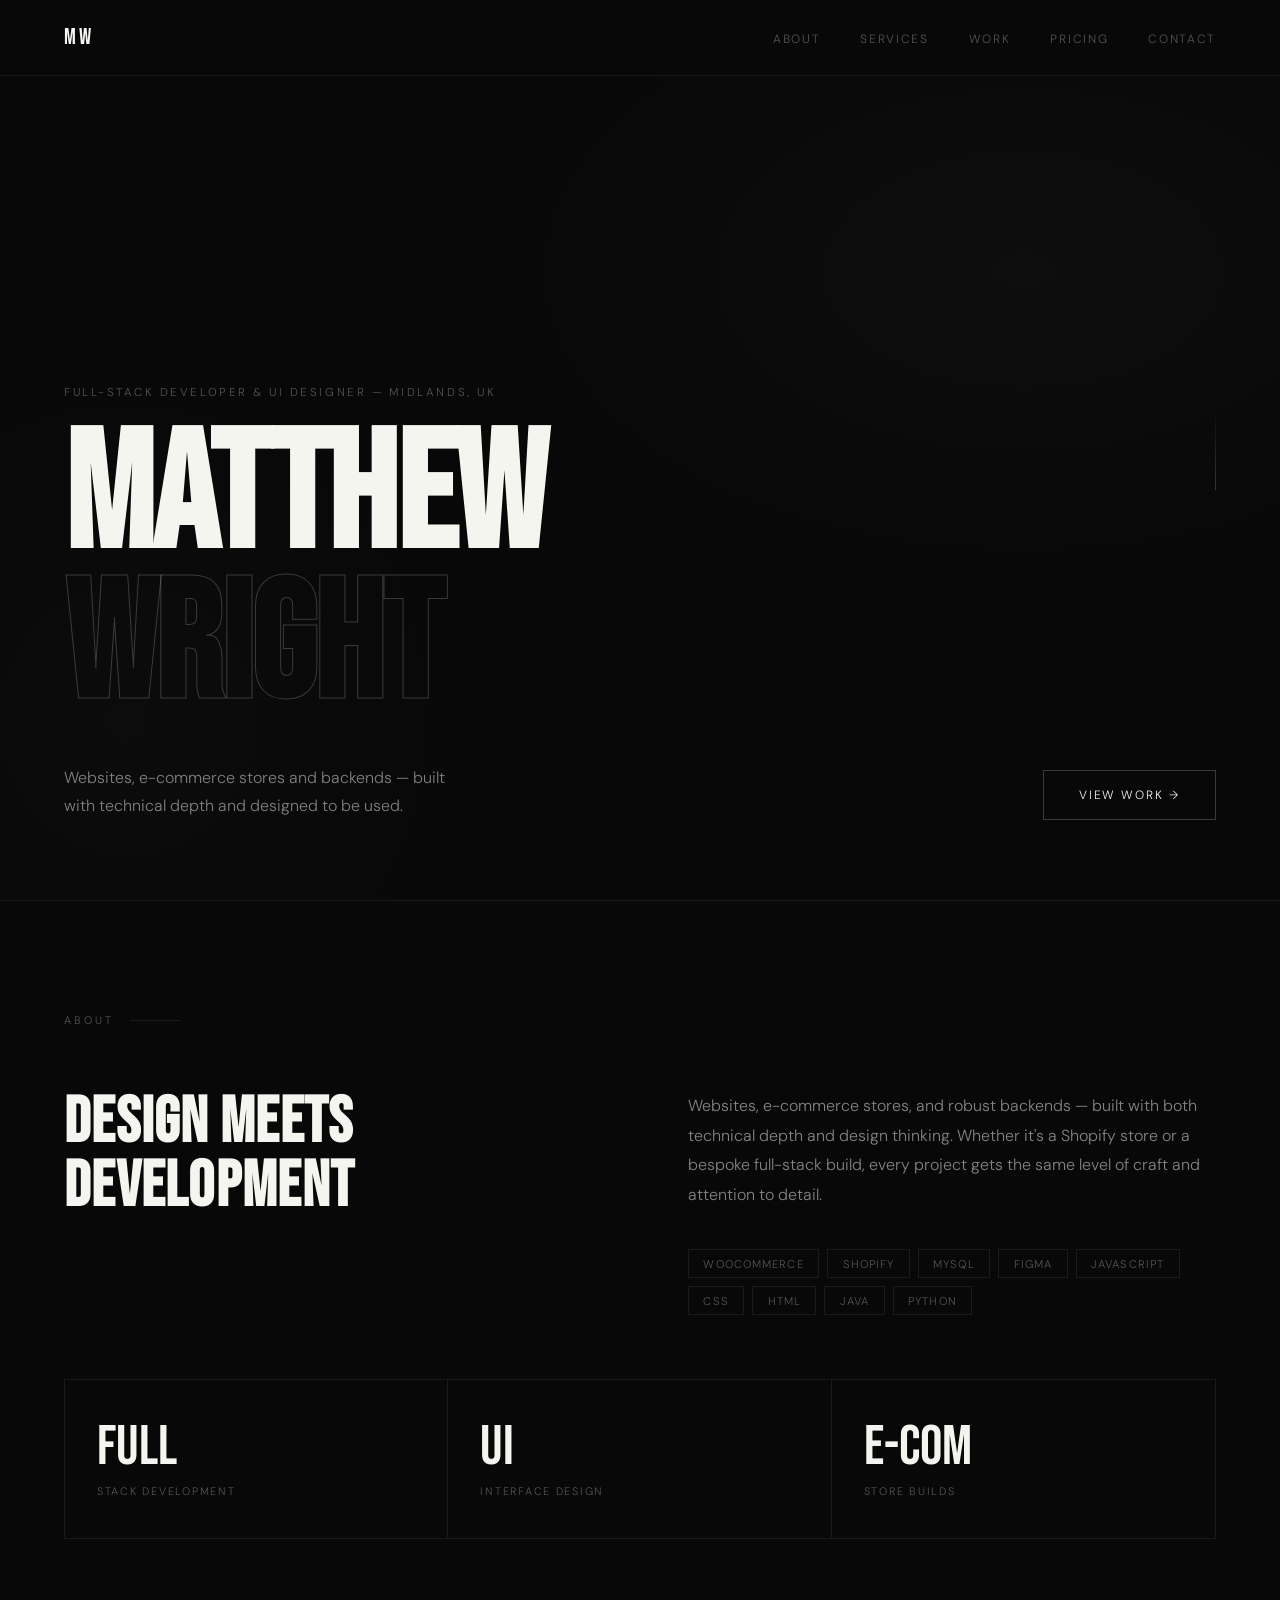
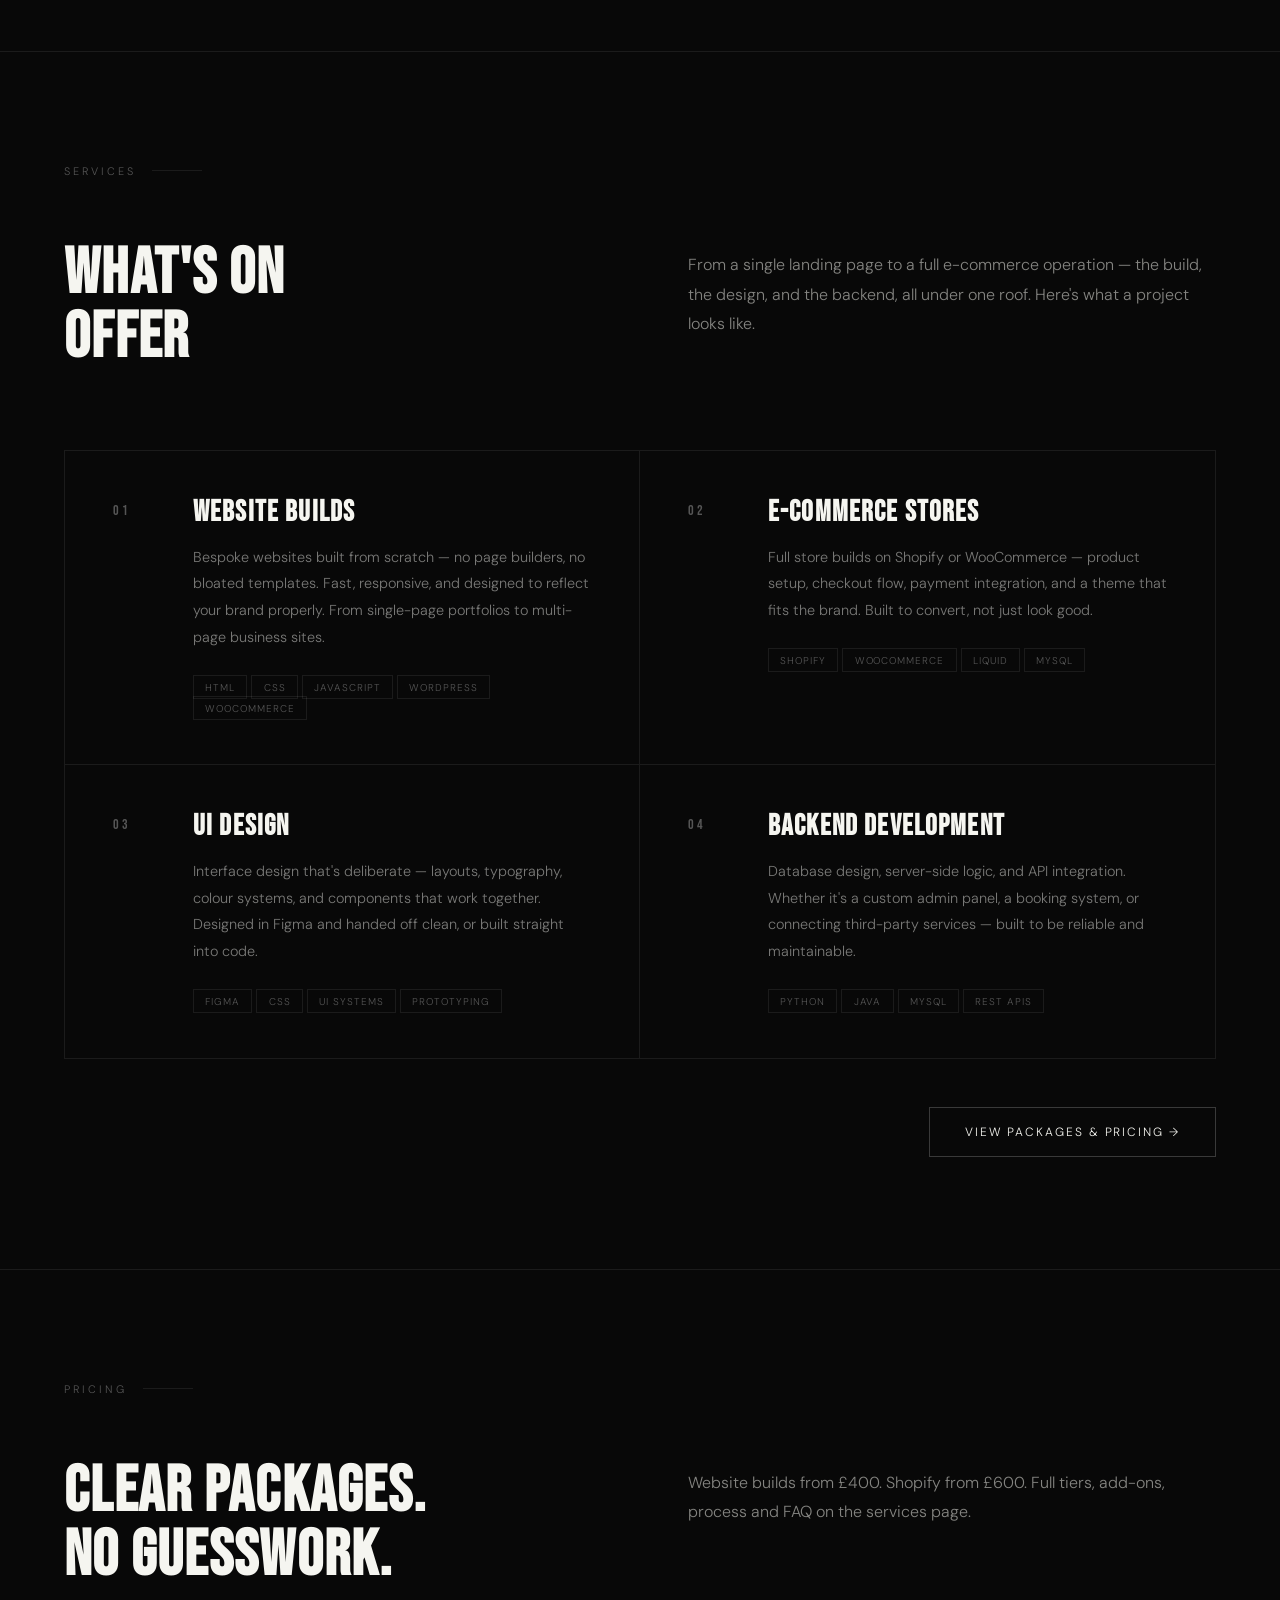
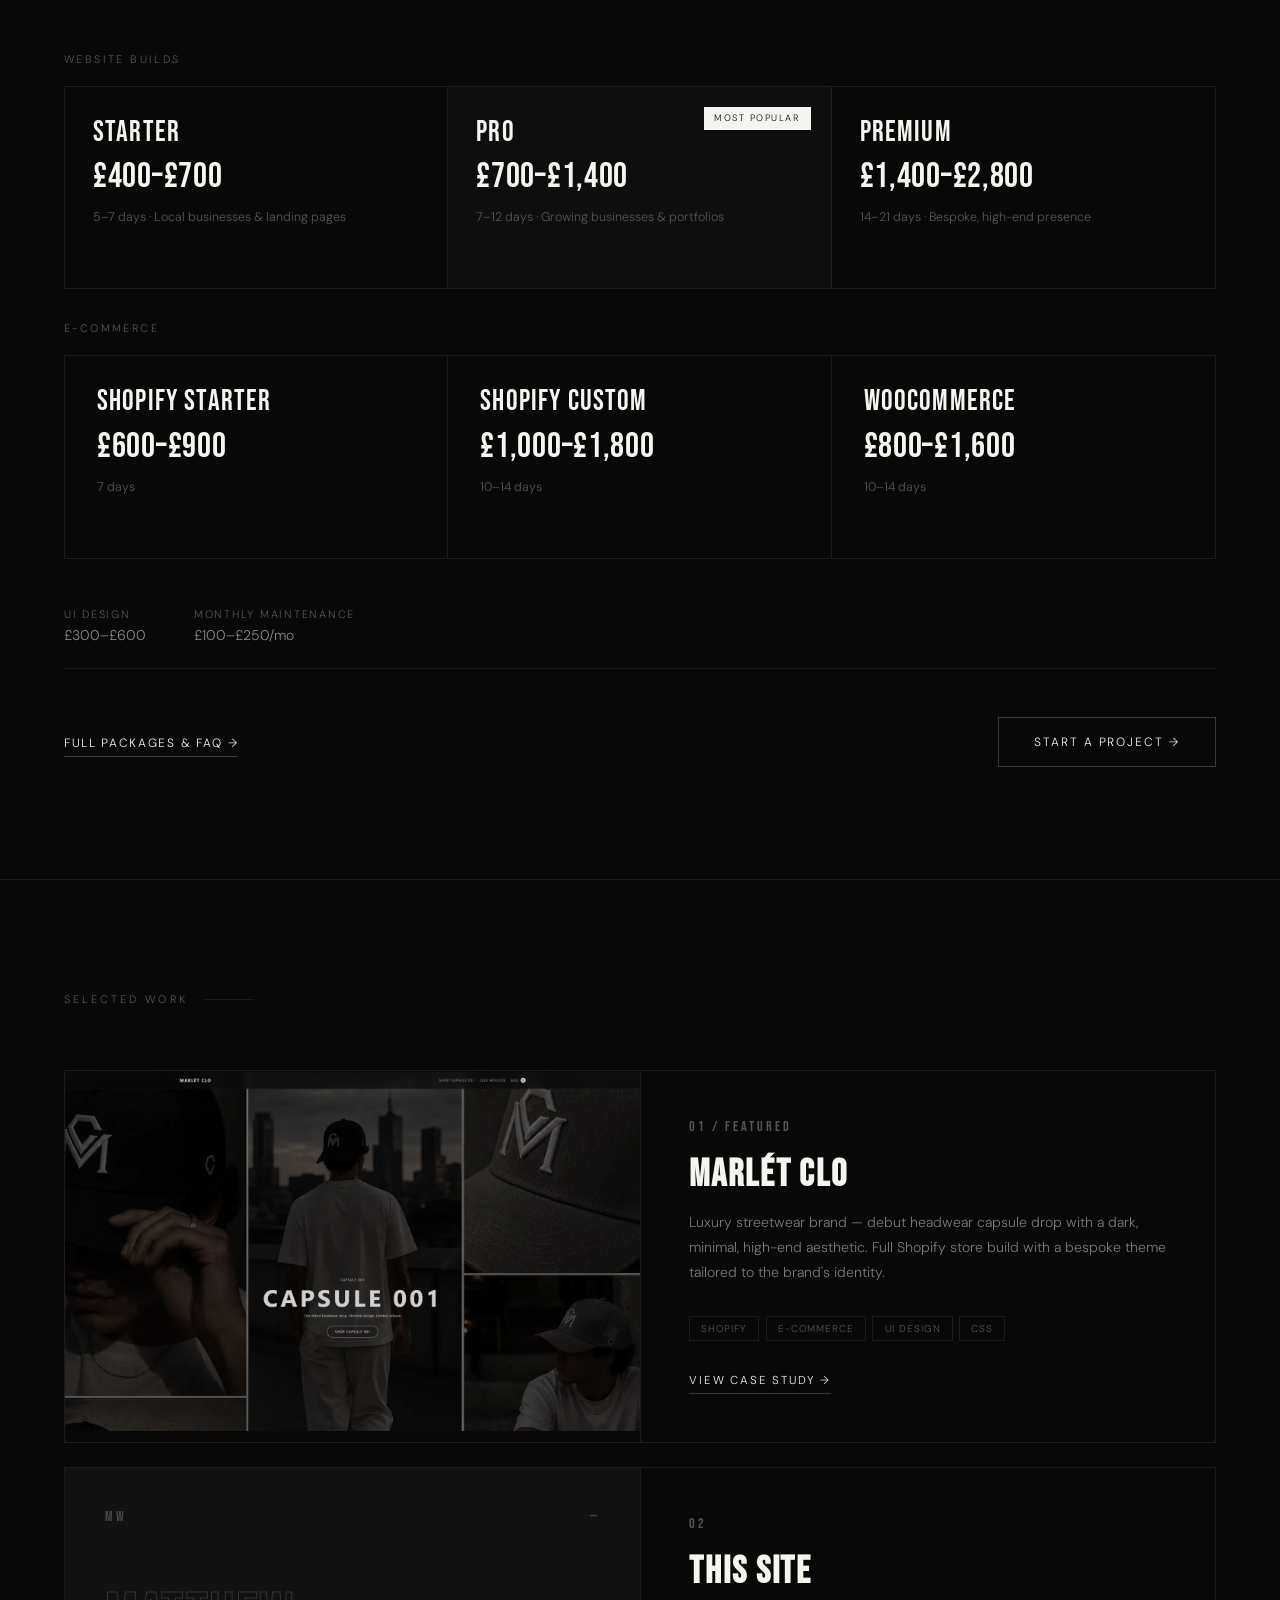
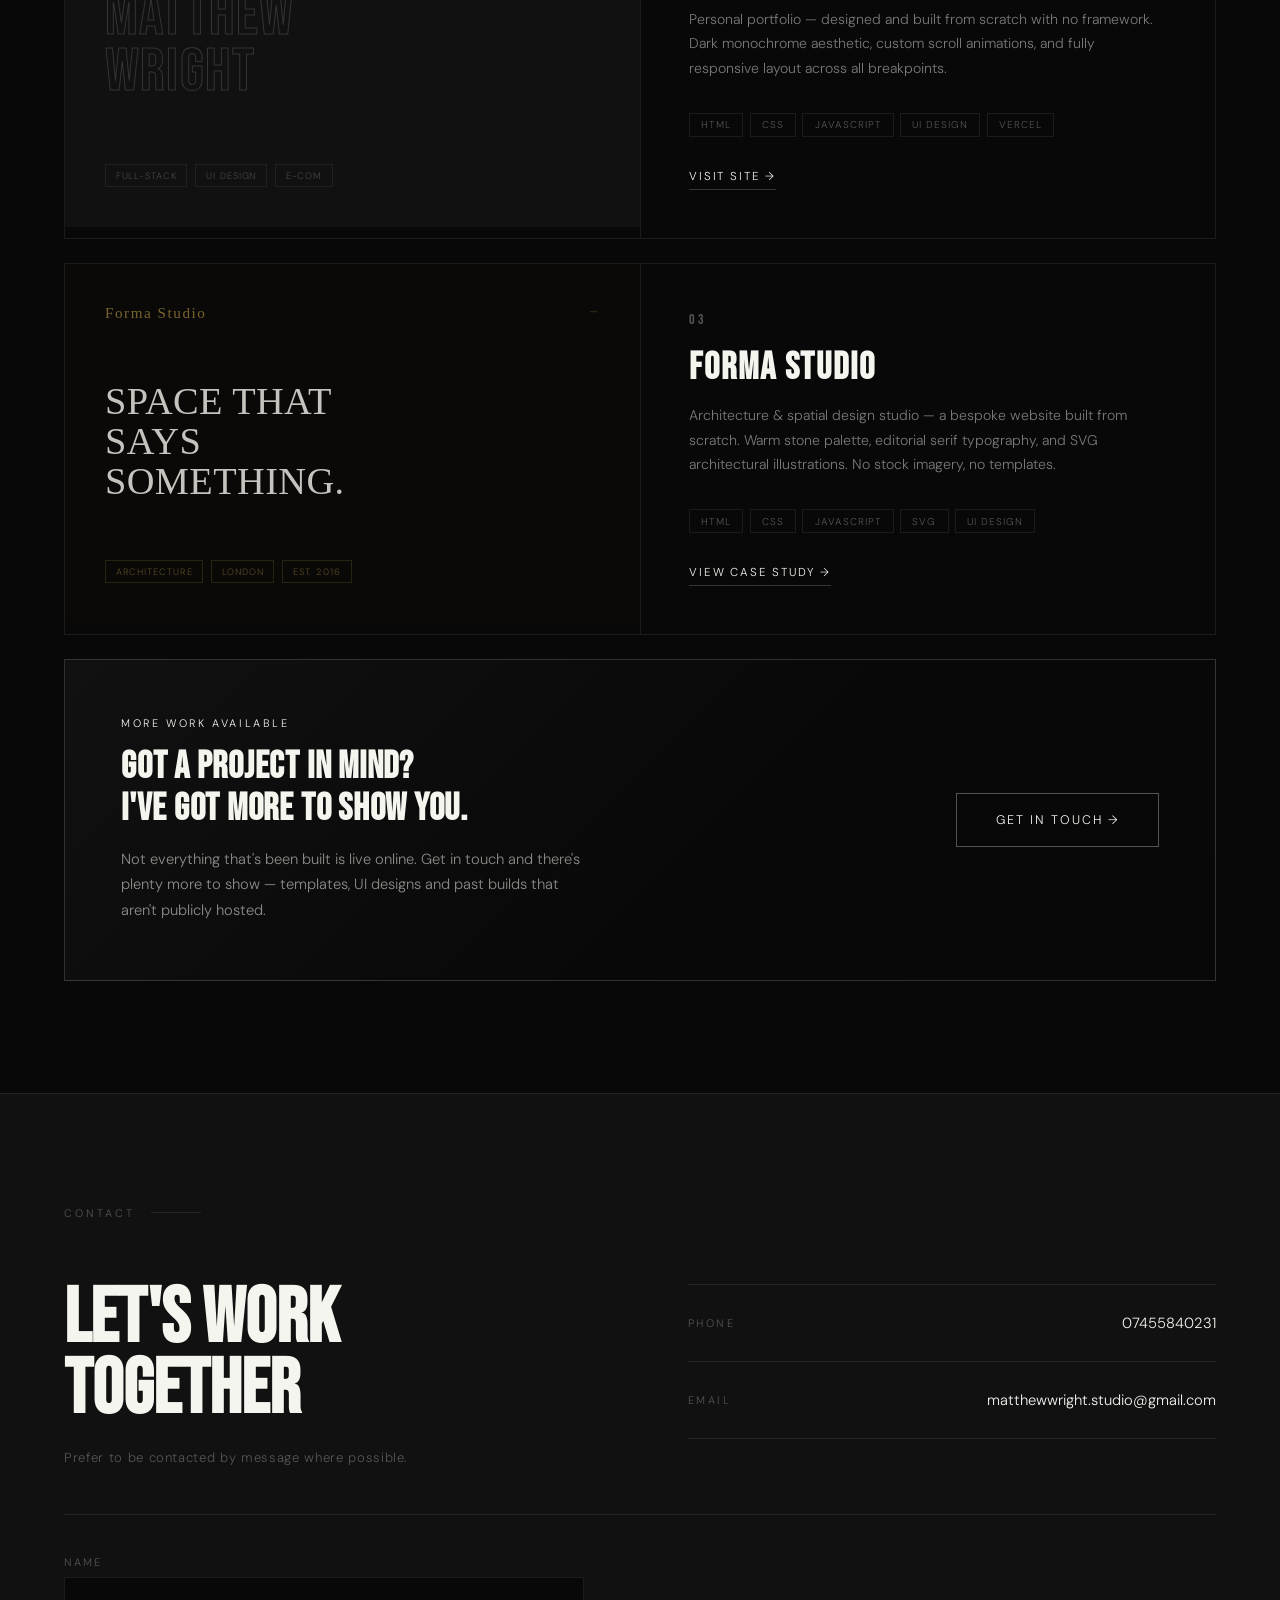
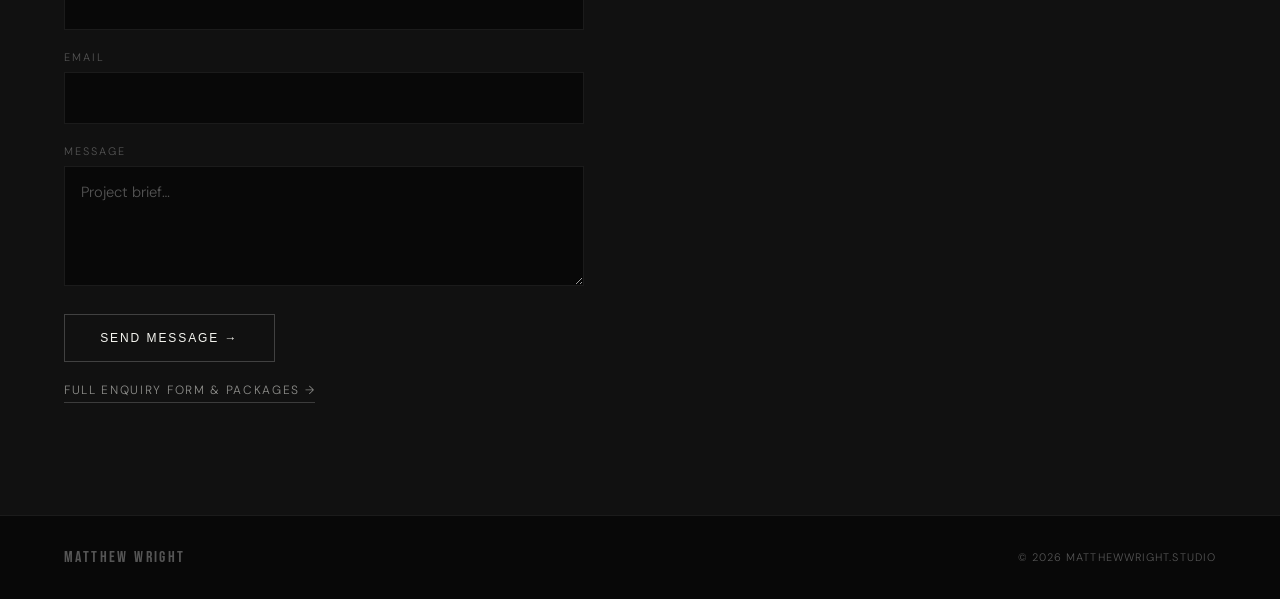
==== index.html @ 0200b074 "Revert "Add SEO and GEO foundations for publicity" This reverts commit 56c8021bf544d868bae4c8a68c431" ====
<!DOCTYPE html>
<html lang="en">
<head>
  <meta charset="UTF-8" />
  <meta name="viewport" content="width=device-width, initial-scale=1.0" />
  <meta name="description" content="Matthew Wright — Full-Stack Developer & UI Designer based in the Midlands, UK. Building websites, e-commerce stores, backends and interactive interfaces." />
  <title>Matthew Wright — Full-Stack Developer & UI Designer</title>
  <link rel="preconnect" href="https://fonts.googleapis.com" />
  <link rel="preconnect" href="https://fonts.gstatic.com" crossorigin />
  <link href="https://fonts.googleapis.com/css2?family=Bebas+Neue&family=DM+Sans:ital,opsz,wght@0,9..40,300;0,9..40,400;0,9..40,500;1,9..40,300&display=swap" rel="stylesheet" />
  <link rel="stylesheet" href="style.css" />
</head>
<body>

  <!-- NAV -->
  <nav id="nav">
    <a href="#hero" class="nav-logo">MW</a>
    <ul class="nav-links">
      <li><a href="#about">About</a></li>
      <li><a href="services.html">Services</a></li>
      <li><a href="#projects">Work</a></li>
      <li><a href="#pricing">Pricing</a></li>
      <li><a href="#contact">Contact</a></li>
    </ul>
    <button class="nav-burger" aria-label="Toggle menu" onclick="toggleMenu()">
      <span></span><span></span><span></span>
    </button>
  </nav>

  <!-- MOBILE MENU -->
  <div class="mobile-menu" id="mobileMenu">
    <ul>
      <li><a href="#about" onclick="toggleMenu()">About</a></li>
      <li><a href="services.html" onclick="toggleMenu()">Services</a></li>
      <li><a href="#projects" onclick="toggleMenu()">Work</a></li>
      <li><a href="#pricing" onclick="toggleMenu()">Pricing</a></li>
      <li><a href="#contact" onclick="toggleMenu()">Contact</a></li>
    </ul>
  </div>

  <!-- HERO -->
  <section class="hero" id="hero">
    <div class="hero-bg"></div>
    <div class="scroll-line" aria-hidden="true"></div>
    <div class="hero-content">
      <p class="hero-tag">Full-Stack Developer &amp; UI Designer — Midlands, UK</p>
      <h1 class="hero-title">
        Matthew<br />
        <span>Wright</span>
      </h1>
      <div class="hero-sub">
        <p class="hero-desc">Websites, e-commerce stores and backends — built with technical depth and designed to be used.</p>
        <a href="#projects" class="hero-cta">View Work →</a>
      </div>
    </div>
  </section>

  <!-- ABOUT -->
  <section id="about" class="reveal">
    <p class="section-label">About</p>
    <div class="about-grid">
      <div>
        <h2 class="about-heading">Design Meets<br />Development</h2>
      </div>
      <div>
        <p class="about-text">Websites, e-commerce stores, and robust backends — built with both technical depth and design thinking. Whether it's a Shopify store or a bespoke full-stack build, every project gets the same level of craft and attention to detail.</p>
        <div class="skills-grid">
          <span class="skill-tag">WooCommerce</span>
          <span class="skill-tag">Shopify</span>
          <span class="skill-tag">MySQL</span>
          <span class="skill-tag">Figma</span>
          <span class="skill-tag">JavaScript</span>
          <span class="skill-tag">CSS</span>
          <span class="skill-tag">HTML</span>
          <span class="skill-tag">Java</span>
          <span class="skill-tag">Python</span>
        </div>
      </div>
    </div>
    <div class="stats-row">
      <div class="stat">
        <span class="stat-num">Full</span>
        <p class="stat-label">Stack Development</p>
      </div>
      <div class="stat">
        <span class="stat-num">UI</span>
        <p class="stat-label">Interface Design</p>
      </div>
      <div class="stat">
        <span class="stat-num">E-COM</span>
        <p class="stat-label">Store Builds</p>
      </div>
    </div>
  </section>

  <!-- SERVICES -->
  <section id="services" class="reveal">
    <p class="section-label">Services</p>
    <div class="services-intro">
      <h2 class="services-heading">What's On<br />Offer</h2>
      <p class="services-desc">From a single landing page to a full e-commerce operation — the build, the design, and the backend, all under one roof. Here's what a project looks like.</p>
    </div>
    <div class="services-grid">

      <div class="service-item">
        <span class="service-num">01</span>
        <div class="service-body">
          <h3 class="service-title">Website Builds</h3>
          <p class="service-desc">Bespoke websites built from scratch — no page builders, no bloated templates. Fast, responsive, and designed to reflect your brand properly. From single-page portfolios to multi-page business sites.</p>
          <div class="service-tags">
            <span class="project-tag">HTML</span>
            <span class="project-tag">CSS</span>
            <span class="project-tag">JavaScript</span>
            <span class="project-tag">WordPress</span>
            <span class="project-tag">WooCommerce</span>
          </div>
        </div>
      </div>

      <div class="service-item">
        <span class="service-num">02</span>
        <div class="service-body">
          <h3 class="service-title">E-Commerce Stores</h3>
          <p class="service-desc">Full store builds on Shopify or WooCommerce — product setup, checkout flow, payment integration, and a theme that fits the brand. Built to convert, not just look good.</p>
          <div class="service-tags">
            <span class="project-tag">Shopify</span>
            <span class="project-tag">WooCommerce</span>
            <span class="project-tag">Liquid</span>
            <span class="project-tag">MySQL</span>
          </div>
        </div>
      </div>

      <div class="service-item">
        <span class="service-num">03</span>
        <div class="service-body">
          <h3 class="service-title">UI Design</h3>
          <p class="service-desc">Interface design that's deliberate — layouts, typography, colour systems, and components that work together. Designed in Figma and handed off clean, or built straight into code.</p>
          <div class="service-tags">
            <span class="project-tag">Figma</span>
            <span class="project-tag">CSS</span>
            <span class="project-tag">UI Systems</span>
            <span class="project-tag">Prototyping</span>
          </div>
        </div>
      </div>

      <div class="service-item">
        <span class="service-num">04</span>
        <div class="service-body">
          <h3 class="service-title">Backend Development</h3>
          <p class="service-desc">Database design, server-side logic, and API integration. Whether it's a custom admin panel, a booking system, or connecting third-party services — built to be reliable and maintainable.</p>
          <div class="service-tags">
            <span class="project-tag">Python</span>
            <span class="project-tag">Java</span>
            <span class="project-tag">MySQL</span>
            <span class="project-tag">REST APIs</span>
          </div>
        </div>
      </div>

    </div>
    <div class="services-cta-row">
      <a href="services.html" class="hero-cta">View packages &amp; pricing →</a>
    </div>
  </section>


  <!-- PRICING (compact teaser — full detail on services.html) -->
  <section id="pricing" class="reveal pricing--compact">
    <p class="section-label">Pricing</p>
    <div class="pricing-intro">
      <h2 class="pricing-heading">Clear Packages.<br />No Guesswork.</h2>
      <p class="pricing-desc">Website builds from £400. Shopify from £600. Full tiers, add-ons, process and FAQ on the services page.</p>
    </div>

    <p class="pricing-sublabel">Website Builds</p>
    <div class="pricing-grid">
      <div class="pricing-card">
        <p class="pricing-tier">Starter</p>
        <p class="pricing-price">£400–£700</p>
        <p class="pricing-meta">5–7 days · Local businesses &amp; landing pages</p>
      </div>
      <div class="pricing-card pricing-card--popular">
        <span class="pricing-badge">Most Popular</span>
        <p class="pricing-tier">Pro</p>
        <p class="pricing-price">£700–£1,400</p>
        <p class="pricing-meta">7–12 days · Growing businesses &amp; portfolios</p>
      </div>
      <div class="pricing-card">
        <p class="pricing-tier">Premium</p>
        <p class="pricing-price">£1,400–£2,800</p>
        <p class="pricing-meta">14–21 days · Bespoke, high-end presence</p>
      </div>
    </div>

    <p class="pricing-sublabel">E-Commerce</p>
    <div class="pricing-ecom">
      <div class="pricing-ecom-card">
        <p class="pricing-tier">Shopify Starter</p>
        <p class="pricing-price">£600–£900</p>
        <p class="pricing-meta">7 days</p>
      </div>
      <div class="pricing-ecom-card">
        <p class="pricing-tier">Shopify Custom</p>
        <p class="pricing-price">£1,000–£1,800</p>
        <p class="pricing-meta">10–14 days</p>
      </div>
      <div class="pricing-ecom-card">
        <p class="pricing-tier">WooCommerce</p>
        <p class="pricing-price">£800–£1,600</p>
        <p class="pricing-meta">10–14 days</p>
      </div>
    </div>

    <div class="pricing-notes">
      <p><span>UI Design</span> £300–£600</p>
      <p><span>Monthly maintenance</span> £100–£250/mo</p>
    </div>

    <div class="services-cta-row" style="justify-content:space-between;align-items:center;flex-wrap:wrap;gap:1.5rem;">
      <a href="services.html" class="pricing-teaser-link">Full packages &amp; FAQ →</a>
      <a href="services.html#enquire" class="hero-cta">Start a Project →</a>
    </div>
  </section>

  <!-- PROJECTS -->
  <section id="projects" class="reveal">
    <p class="section-label">Selected Work</p>

    <!-- Project 01 -->
    <a href="marlet-clo.html" class="project-main reveal">
      <div class="project-img">
        <picture>
          <source srcset="marlet-clo.webp" type="image/webp" />
          <img
            src="marlet-clo.jpg"
            alt="Marlét Clo — Luxury streetwear Shopify store"
            width="1920"
            height="944"
            loading="lazy"
            decoding="async"
          />
        </picture>
      </div>
      <div class="project-info">
        <p class="project-num">01 / Featured</p>
        <h3 class="project-name">Marlét Clo</h3>
        <p class="project-desc">Luxury streetwear brand — debut headwear capsule drop with a dark, minimal, high-end aesthetic. Full Shopify store build with a bespoke theme tailored to the brand's identity.</p>
        <div class="project-tags">
          <span class="project-tag">Shopify</span>
          <span class="project-tag">E-Commerce</span>
          <span class="project-tag">UI Design</span>
          <span class="project-tag">CSS</span>
        </div>
        <span class="project-link">View Case Study →</span>
      </div>
    </a>

    <!-- Project 02 -->
    <a href="https://matthewwright.studio" target="_blank" rel="noopener noreferrer" class="project-main reveal">
      <div class="project-img project-img--self">
        <div class="project-self-preview" aria-hidden="true">
          <div class="psp-nav"><span>MW</span><span>—</span></div>
          <div class="psp-title">MATTHEW<br/>WRIGHT</div>
          <div class="psp-tags">
            <span>Full-Stack</span>
            <span>UI Design</span>
            <span>E-Com</span>
          </div>
        </div>
      </div>
      <div class="project-info">
        <p class="project-num">02</p>
        <h3 class="project-name">This Site</h3>
        <p class="project-desc">Personal portfolio — designed and built from scratch with no framework. Dark monochrome aesthetic, custom scroll animations, and fully responsive layout across all breakpoints.</p>
        <div class="project-tags">
          <span class="project-tag">HTML</span>
          <span class="project-tag">CSS</span>
          <span class="project-tag">JavaScript</span>
          <span class="project-tag">UI Design</span>
          <span class="project-tag">Vercel</span>
        </div>
        <span class="project-link">Visit Site →</span>
      </div>
    </a>

    <!-- Project 03 -->
    <a href="forma-studio.html" class="project-main reveal">
      <div class="project-img project-img--self">
        <div class="project-self-preview forma-preview" aria-hidden="true">
          <div class="psp-nav"><span style="font-family:'Playfair Display',Georgia,serif;font-weight:400;letter-spacing:0.1em;font-size:0.95rem;color:#c9a84c;">Forma Studio</span><span style="color:rgba(201,168,76,0.3);">—</span></div>
          <div class="forma-preview-title">SPACE THAT<br/>SAYS<br/>SOMETHING.</div>
          <div class="psp-tags">
            <span>Architecture</span>
            <span>London</span>
            <span>Est. 2016</span>
          </div>
        </div>
      </div>
      <div class="project-info">
        <p class="project-num">03</p>
        <h3 class="project-name">Forma Studio</h3>
        <p class="project-desc">Architecture & spatial design studio — a bespoke website built from scratch. Warm stone palette, editorial serif typography, and SVG architectural illustrations. No stock imagery, no templates.</p>
        <div class="project-tags">
          <span class="project-tag">HTML</span>
          <span class="project-tag">CSS</span>
          <span class="project-tag">JavaScript</span>
          <span class="project-tag">SVG</span>
          <span class="project-tag">UI Design</span>
        </div>
        <span class="project-link">View Case Study →</span>
      </div>
    </a>

    <!-- More Work Callout -->
    <div class="more-work-banner">
      <div class="more-work-text">
        <p class="more-work-tag">More Work Available</p>
        <h3 class="more-work-heading">Got a project in mind?<br />I've got more to show you.</h3>
        <p class="more-work-desc">Not everything that's been built is live online. Get in touch and there's plenty more to show — templates, UI designs and past builds that aren't publicly hosted.</p>
      </div>
      <a href="#contact" class="more-work-cta">Get In Touch →</a>
    </div>
  </section>

  <!-- CONTACT -->
  <!--
    FORMSPREE: wired to https://formspree.io/f/mrpgrqwo (Portfolio Enquiry).
    Until then, form action will not deliver. Mailto fallback:
    matthewwright.studio@gmail.com
  -->
  <section id="contact" class="reveal">
    <p class="section-label">Contact</p>
    <div class="contact-inner">
      <div>
        <h2 class="contact-heading">Let's Work<br />Together</h2>
        <p class="contact-note">Prefer to be contacted by message where possible.</p>
      </div>
      <div class="contact-items">
        <div class="contact-row">
          <span class="contact-type">Phone</span>
          <a href="tel:07455840231" class="contact-val">07455840231</a>
        </div>
        <div class="contact-row">
          <span class="contact-type">Email</span>
          <a href="mailto:matthewwright.studio@gmail.com" class="contact-val">matthewwright.studio@gmail.com</a>
        </div>
      </div>
    </div>
    <div class="contact-form-wrap">
      <form class="svc-form" action="https://formspree.io/f/mrpgrqwo" method="POST">
        <div class="svc-form-row">
          <label for="contact-name">Name</label>
          <input type="text" id="contact-name" name="name" required autocomplete="name" />
        </div>
        <div class="svc-form-row">
          <label for="contact-email">Email</label>
          <input type="email" id="contact-email" name="email" required autocomplete="email" />
        </div>
        <div class="svc-form-row">
          <label for="contact-message">Message</label>
          <textarea id="contact-message" name="message" rows="4" required placeholder="Project brief…"></textarea>
        </div>
        <button type="submit" class="hero-cta svc-form-submit">Send message →</button>
      </form>
      <a href="services.html#enquire" class="contact-enquire-link">Full enquiry form &amp; packages →</a>
    </div>
  </section>

  <!-- FOOTER -->
  <footer>
    <span class="footer-logo">Matthew Wright</span>
    <span class="footer-copy">© 2026 matthewwright.studio</span>
  </footer>

  <script src="script.js"></script>
</body>
</html>
---- style.css ----
/* =====================
   RESET & ROOT
===================== */
*, *::before, *::after {
  margin: 0;
  padding: 0;
  box-sizing: border-box;
}

:root {
  --black: #080808;
  --white: #f5f5f0;
  --grey: #111111;
  --mid: #1e1e1e;
  --muted: #555555;
  --border: rgba(255, 255, 255, 0.08);
  --border-hover: rgba(255, 255, 255, 0.22);
  --font-display: 'Bebas Neue', sans-serif;
  --font-body: 'DM Sans', sans-serif;
}

html {
  scroll-behavior: smooth;
  font-size: 16px;
}

body {
  background: var(--black);
  color: var(--white);
  font-family: var(--font-body);
  font-weight: 300;
  overflow-x: hidden;
  -webkit-font-smoothing: antialiased;
}

img {
  display: block;
  max-width: 100%;
}

.project-img picture,
.cs-hero-img picture {
  display: block;
  width: 100%;
  height: 100%;
}

.project-img picture img,
.cs-hero-img picture img {
  width: 100%;
  height: 100%;
  object-fit: cover;
}

a {
  color: inherit;
  text-decoration: none;
}

ul {
  list-style: none;
}

/* =====================
   NAV
===================== */
#nav {
  position: fixed;
  top: 0;
  left: 0;
  right: 0;
  z-index: 200;
  display: flex;
  justify-content: space-between;
  align-items: center;
  padding: 1.5rem 4rem;
  background: rgba(8, 8, 8, 0.88);
  backdrop-filter: blur(14px);
  -webkit-backdrop-filter: blur(14px);
  border-bottom: 1px solid var(--border);
  transition: padding 0.3s;
}

#nav.scrolled {
  padding: 1rem 4rem;
}

.nav-logo {
  font-family: var(--font-display);
  font-size: 1.4rem;
  letter-spacing: 0.15em;
  color: var(--white);
}

.nav-links {
  display: flex;
  gap: 2.5rem;
}

.nav-links a {
  color: var(--muted);
  font-size: 0.75rem;
  letter-spacing: 0.14em;
  text-transform: uppercase;
  transition: color 0.2s;
}

.nav-links a:hover {
  color: var(--white);
}

.nav-burger {
  display: none;
  flex-direction: column;
  gap: 5px;
  background: none;
  border: none;
  cursor: pointer;
  padding: 4px;
}

.nav-burger span {
  display: block;
  width: 22px;
  height: 1px;
  background: var(--white);
  transition: all 0.3s;
}

/* =====================
   MOBILE MENU
===================== */
.mobile-menu {
  display: none;
  position: fixed;
  inset: 0;
  z-index: 150;
  background: var(--black);
  flex-direction: column;
  align-items: center;
  justify-content: center;
}

.mobile-menu.open {
  display: flex;
}

.mobile-menu ul {
  display: flex;
  flex-direction: column;
  gap: 2.5rem;
  text-align: center;
}

.mobile-menu a {
  font-family: var(--font-display);
  font-size: 3rem;
  letter-spacing: 0.1em;
  color: var(--white);
}

/* =====================
   HERO
===================== */
.hero {
  min-height: 100vh;
  display: flex;
  flex-direction: column;
  justify-content: flex-end;
  padding: 0 4rem 5rem;
  position: relative;
  overflow: hidden;
}

.hero-bg {
  position: absolute;
  inset: 0;
  pointer-events: none;
  background:
    radial-gradient(ellipse 60% 50% at 80% 30%, rgba(255, 255, 255, 0.025) 0%, transparent 70%),
    radial-gradient(ellipse 40% 60% at 10% 80%, rgba(255, 255, 255, 0.015) 0%, transparent 70%);
}

.scroll-line {
  position: absolute;
  right: 4rem;
  top: 50%;
  width: 1px;
  height: 80px;
  background: linear-gradient(to bottom, transparent, rgba(255, 255, 255, 0.18));
  transform: translateY(-50%);
}

.hero-content {
  position: relative;
  z-index: 1;
}

.hero-tag {
  font-size: 0.72rem;
  letter-spacing: 0.22em;
  text-transform: uppercase;
  color: var(--muted);
  margin-bottom: 1.5rem;
  animation: fadeUp 0.8s ease 0.1s both;
}

.hero-title {
  font-family: var(--font-display);
  font-size: clamp(5rem, 13vw, 11rem);
  line-height: 0.9;
  letter-spacing: -0.01em;
  color: var(--white);
  margin-bottom: 2.5rem;
  animation: fadeUp 0.8s ease 0.25s both;
}

.hero-title span {
  display: block;
  color: transparent;
  -webkit-text-stroke: 1px rgba(255, 255, 255, 0.2);
}

.hero-sub {
  display: flex;
  align-items: flex-end;
  justify-content: space-between;
  gap: 2rem;
  animation: fadeUp 0.8s ease 0.45s both;
}

.hero-desc {
  max-width: 400px;
  font-size: 1rem;
  line-height: 1.75;
  color: rgba(245, 245, 240, 0.5);
  font-weight: 300;
}

.hero-cta {
  display: inline-flex;
  align-items: center;
  gap: 0.75rem;
  padding: 1rem 2.2rem;
  border: 1px solid rgba(255, 255, 255, 0.2);
  color: var(--white);
  font-size: 0.75rem;
  letter-spacing: 0.16em;
  text-transform: uppercase;
  white-space: nowrap;
  transition: background 0.2s, color 0.2s;
}

.hero-cta:hover {
  background: var(--white);
  color: var(--black);
}

/* =====================
   SECTION SHARED
===================== */
section {
  padding: 7rem 4rem;
}

.section-label {
  font-size: 0.68rem;
  letter-spacing: 0.28em;
  text-transform: uppercase;
  color: var(--muted);
  margin-bottom: 4rem;
  display: flex;
  align-items: center;
  gap: 1rem;
}

.section-label::after {
  content: '';
  width: 50px;
  height: 1px;
  background: var(--border);
}

/* =====================
   ABOUT
===================== */
#about {
  border-top: 1px solid var(--border);
}

.about-grid {
  display: grid;
  grid-template-columns: 1fr 1fr;
  gap: 6rem;
  align-items: start;
  margin-bottom: 4rem;
}

.about-heading {
  font-family: var(--font-display);
  font-size: clamp(2.5rem, 5vw, 4rem);
  line-height: 1;
  letter-spacing: 0.02em;
  color: var(--white);
}

.about-text {
  font-size: 1rem;
  line-height: 1.85;
  color: rgba(245, 245, 240, 0.52);
  margin-bottom: 2.5rem;
}

.skills-grid {
  display: flex;
  flex-wrap: wrap;
  gap: 0.5rem;
}

.skill-tag {
  padding: 0.4rem 0.9rem;
  border: 1px solid var(--border);
  font-size: 0.7rem;
  letter-spacing: 0.1em;
  text-transform: uppercase;
  color: var(--muted);
  transition: border-color 0.2s, color 0.2s;
}

.skill-tag:hover {
  border-color: var(--border-hover);
  color: var(--white);
}

.stats-row {
  display: grid;
  grid-template-columns: repeat(3, 1fr);
  border: 1px solid var(--border);
}

.stat {
  padding: 2.5rem 2rem;
  border-right: 1px solid var(--border);
}

.stat:last-child {
  border-right: none;
}

.stat-num {
  font-family: var(--font-display);
  font-size: 3.5rem;
  color: var(--white);
  line-height: 1;
  display: block;
}

.stat-label {
  font-size: 0.68rem;
  letter-spacing: 0.16em;
  text-transform: uppercase;
  color: var(--muted);
  margin-top: 0.5rem;
}

/* =====================
   PROJECTS
===================== */
#projects {
  border-top: 1px solid var(--border);
}

.project-main {
  display: grid;
  grid-template-columns: 1fr 1fr;
  border: 1px solid var(--border);
  margin-bottom: 1.5rem;
  overflow: hidden;
  transition: border-color 0.3s;
  cursor: pointer;
}

.project-main:hover {
  border-color: var(--border-hover);
}

.project-img {
  aspect-ratio: 16 / 10;
  overflow: hidden;
  background: var(--mid);
}

.project-img img {
  width: 100%;
  height: 100%;
  object-fit: cover;
  filter: grayscale(15%) brightness(0.82);
  transition: filter 0.5s, transform 0.6s;
}

.project-main:hover .project-img img {
  filter: grayscale(0%) brightness(1);
  transform: scale(1.04);
}

.project-info {
  padding: 3rem;
  display: flex;
  flex-direction: column;
  justify-content: space-between;
  border-left: 1px solid var(--border);
}

.project-num {
  font-family: var(--font-display);
  font-size: 0.85rem;
  letter-spacing: 0.22em;
  color: var(--muted);
}

.project-name {
  font-family: var(--font-display);
  font-size: clamp(2rem, 3vw, 3rem);
  letter-spacing: 0.05em;
  color: var(--white);
  margin: 1rem 0 0.75rem;
}

.project-desc {
  font-size: 0.88rem;
  line-height: 1.75;
  color: rgba(245, 245, 240, 0.48);
  flex: 1;
  margin-bottom: 2rem;
}

.project-tags {
  display: flex;
  flex-wrap: wrap;
  gap: 0.4rem;
  margin-bottom: 2rem;
}

.project-tag {
  padding: 0.3rem 0.7rem;
  border: 1px solid var(--border);
  font-size: 0.62rem;
  letter-spacing: 0.1em;
  text-transform: uppercase;
  color: var(--muted);
}

.project-link {
  display: inline-flex;
  align-items: center;
  gap: 0.5rem;
  font-size: 0.72rem;
  letter-spacing: 0.16em;
  text-transform: uppercase;
  color: var(--white);
  border-bottom: 1px solid rgba(255, 255, 255, 0.18);
  padding-bottom: 0.3rem;
  align-self: flex-start;
  transition: border-color 0.2s;
}

.project-link:hover {
  border-color: var(--white);
}

/* Project 02 — Self Preview */
.project-img--self {
  background: var(--grey);
  display: flex;
  align-items: center;
  justify-content: center;
}

.project-self-preview {
  width: 100%;
  height: 100%;
  padding: 2.5rem;
  display: flex;
  flex-direction: column;
  justify-content: space-between;
  font-family: var(--font-body);
  transition: filter 0.5s;
  filter: brightness(0.82);
}

.project-main:hover .project-self-preview {
  filter: brightness(1);
}

.psp-nav {
  display: flex;
  justify-content: space-between;
  font-family: var(--font-display);
  font-size: 0.9rem;
  letter-spacing: 0.18em;
  color: var(--muted);
}

.psp-title {
  font-family: var(--font-display);
  font-size: clamp(2.2rem, 5vw, 3.8rem);
  line-height: 0.92;
  letter-spacing: 0.02em;
  color: transparent;
  -webkit-text-stroke: 1px rgba(255, 255, 255, 0.18);
}

.psp-tags {
  display: flex;
  gap: 0.5rem;
  flex-wrap: wrap;
}

.psp-tags span {
  padding: 0.28rem 0.6rem;
  border: 1px solid var(--border);
  font-size: 0.58rem;
  letter-spacing: 0.1em;
  text-transform: uppercase;
  color: var(--muted);
}

/* More Work Callout */
.more-work-banner {
  border: 1px solid rgba(255, 255, 255, 0.16);
  background: linear-gradient(135deg, rgba(255, 255, 255, 0.035) 0%, transparent 60%);
  padding: 3.5rem;
  display: grid;
  grid-template-columns: 1fr auto;
  gap: 2.5rem;
  align-items: center;
}

.more-work-tag {
  font-size: 0.68rem;
  letter-spacing: 0.24em;
  text-transform: uppercase;
  color: var(--white);
  margin-bottom: 1rem;
}

.more-work-heading {
  font-family: var(--font-display);
  font-size: clamp(1.8rem, 3vw, 2.6rem);
  line-height: 1.1;
  letter-spacing: 0.02em;
  color: var(--white);
  margin-bottom: 1rem;
}

.more-work-desc {
  font-size: 0.92rem;
  line-height: 1.75;
  color: rgba(245, 245, 240, 0.55);
  max-width: 460px;
}

.more-work-cta {
  display: inline-flex;
  align-items: center;
  gap: 0.75rem;
  padding: 1.1rem 2.4rem;
  border: 1px solid rgba(255, 255, 255, 0.3);
  color: var(--white);
  font-size: 0.78rem;
  letter-spacing: 0.16em;
  text-transform: uppercase;
  white-space: nowrap;
  transition: background 0.2s, color 0.2s;
}

.more-work-cta:hover {
  background: var(--white);
  color: var(--black);
}

/* =====================
   CONTACT
===================== */
#contact {
  border-top: 1px solid var(--border);
  background: var(--grey);
}

.contact-inner {
  display: grid;
  grid-template-columns: 1fr 1fr;
  gap: 6rem;
  align-items: start;
}

.contact-heading {
  font-family: var(--font-display);
  font-size: clamp(3rem, 6vw, 5.5rem);
  line-height: 0.92;
  color: var(--white);
}

.contact-note {
  font-size: 0.82rem;
  color: var(--muted);
  margin-top: 1.5rem;
  letter-spacing: 0.05em;
}

.contact-items {
  display: flex;
  flex-direction: column;
}

.contact-row {
  display: flex;
  justify-content: space-between;
  align-items: center;
  padding: 1.75rem 0;
  border-bottom: 1px solid var(--border);
}

.contact-row:first-child {
  border-top: 1px solid var(--border);
}

.contact-type {
  font-size: 0.68rem;
  letter-spacing: 0.22em;
  text-transform: uppercase;
  color: var(--muted);
  min-width: 80px;
}

.contact-val {
  font-size: 0.92rem;
  color: var(--white);
  transition: color 0.2s;
}

.contact-val:hover {
  color: rgba(245, 245, 240, 0.55);
}

/* =====================
   FOOTER
===================== */
footer {
  background: var(--black);
  border-top: 1px solid var(--border);
  padding: 2rem 4rem;
  display: flex;
  justify-content: space-between;
  align-items: center;
}

.footer-logo {
  font-family: var(--font-display);
  font-size: 1rem;
  letter-spacing: 0.15em;
  color: var(--muted);
}

.footer-copy {
  font-size: 0.68rem;
  letter-spacing: 0.1em;
  color: var(--muted);
  text-transform: uppercase;
}

/* =====================
   ANIMATIONS
===================== */
@keyframes fadeUp {
  from {
    opacity: 0;
    transform: translateY(28px);
  }
  to {
    opacity: 1;
    transform: translateY(0);
  }
}

.reveal {
  opacity: 0;
  transform: translateY(24px);
  transition: opacity 0.7s ease, transform 0.7s ease;
}

.reveal.visible {
  opacity: 1;
  transform: translateY(0);
}

/* =====================
   PRICING
===================== */
#pricing {
  border-top: 1px solid var(--border);
}

.pricing-intro {
  display: grid;
  grid-template-columns: 1fr 1fr;
  gap: 6rem;
  align-items: start;
  margin-bottom: 4rem;
}

.pricing-heading {
  font-family: var(--font-display);
  font-size: clamp(2.5rem, 5vw, 4rem);
  line-height: 1;
  letter-spacing: 0.02em;
  color: var(--white);
}

.pricing-desc {
  font-size: 1rem;
  line-height: 1.85;
  color: rgba(245, 245, 240, 0.52);
  padding-top: 0.5rem;
}

.pricing-sublabel {
  font-size: 0.68rem;
  letter-spacing: 0.22em;
  text-transform: uppercase;
  color: var(--muted);
  margin-bottom: 1.25rem;
  margin-top: 0.5rem;
}

.pricing-grid {
  display: grid;
  grid-template-columns: repeat(3, 1fr);
  border: 1px solid var(--border);
  margin-bottom: 3.5rem;
}

.pricing-card {
  position: relative;
  padding: 2.75rem 2rem;
  border-right: 1px solid var(--border);
  transition: background 0.2s;
  display: flex;
  flex-direction: column;
}

.pricing-card:last-child {
  border-right: none;
}

.pricing-card:hover {
  background: rgba(255, 255, 255, 0.02);
}

.pricing-card--popular {
  background: rgba(255, 255, 255, 0.025);
}

.pricing-badge {
  position: absolute;
  top: 1.25rem;
  right: 1.25rem;
  font-size: 0.58rem;
  letter-spacing: 0.16em;
  text-transform: uppercase;
  color: var(--black);
  background: var(--white);
  padding: 0.35rem 0.65rem;
}

.pricing-tier {
  font-family: var(--font-display);
  font-size: 1.8rem;
  letter-spacing: 0.04em;
  color: var(--white);
  line-height: 1;
  margin-bottom: 0.75rem;
}

.pricing-price {
  font-family: var(--font-display);
  font-size: 2.2rem;
  letter-spacing: 0.02em;
  color: var(--white);
  line-height: 1;
  margin-bottom: 0.85rem;
}

.pricing-meta {
  font-size: 0.78rem;
  line-height: 1.6;
  color: var(--muted);
  margin-bottom: 1.75rem;
}

.pricing-bullets {
  display: flex;
  flex-direction: column;
  gap: 0.65rem;
  margin-top: auto;
}

.pricing-bullets li {
  font-size: 0.85rem;
  line-height: 1.5;
  color: rgba(245, 245, 240, 0.55);
  padding-left: 1rem;
  position: relative;
}

.pricing-bullets li::before {
  content: '+';
  position: absolute;
  left: 0;
  color: var(--muted);
}

.pricing-ecom {
  display: grid;
  grid-template-columns: repeat(3, 1fr);
  border: 1px solid var(--border);
  margin-bottom: 2rem;
}

.pricing-ecom-card {
  padding: 2rem;
  border-right: 1px solid var(--border);
  transition: background 0.2s;
}

.pricing-ecom-card:last-child {
  border-right: none;
}

.pricing-ecom-card:hover {
  background: rgba(255, 255, 255, 0.02);
}

.pricing-notes {
  display: flex;
  flex-wrap: wrap;
  gap: 1.5rem 3rem;
  padding: 1.5rem 0 3rem;
  border-bottom: 1px solid var(--border);
  margin-bottom: 3rem;
  font-size: 0.88rem;
  color: rgba(245, 245, 240, 0.55);
}

.pricing-notes span {
  font-size: 0.68rem;
  letter-spacing: 0.16em;
  text-transform: uppercase;
  color: var(--muted);
  display: block;
  margin-bottom: 0.35rem;
}

.pricing-process {
  margin-bottom: 1rem;
}

.process-strip {
  display: grid;
  grid-template-columns: repeat(5, 1fr);
  border: 1px solid var(--border);
  list-style: none;
}

.process-strip li {
  padding: 1.5rem 1.25rem;
  border-right: 1px solid var(--border);
  font-size: 0.82rem;
  color: rgba(245, 245, 240, 0.65);
  line-height: 1.4;
}

.process-strip li:last-child {
  border-right: none;
}

.process-strip span {
  display: block;
  font-family: var(--font-display);
  font-size: 0.85rem;
  letter-spacing: 0.16em;
  color: var(--muted);
  margin-bottom: 0.5rem;
}


/* =====================
   RESPONSIVE
===================== */
@media (max-width: 900px) {
  #nav {
    padding: 1.25rem 2rem;
  }

  .nav-links {
    display: none;
  }

  .nav-burger {
    display: flex;
  }

  section {
    padding: 5rem 2rem;
  }

  .hero {
    padding: 0 2rem 4rem;
  }

  .scroll-line {
    display: none;
  }

  .hero-sub {
    flex-direction: column;
    align-items: flex-start;
    gap: 1.5rem;
  }

  .about-grid {
    grid-template-columns: 1fr;
    gap: 2.5rem;
  }

  .stats-row {
    grid-template-columns: 1fr;
  }

  .stat {
    border-right: none;
    border-bottom: 1px solid var(--border);
  }

  .stat:last-child {
    border-bottom: none;
  }

  .project-main {
    grid-template-columns: 1fr;
  }

  .project-info {
    border-left: none;
    border-top: 1px solid var(--border);
    padding: 2rem;
  }

  .more-work-banner {
    grid-template-columns: 1fr;
    padding: 2.5rem;
    text-align: left;
  }

  .more-work-cta {
    width: 100%;
    justify-content: center;
  }

  .contact-inner {
    grid-template-columns: 1fr;
    gap: 3rem;
  }


  .pricing-intro {
    grid-template-columns: 1fr;
    gap: 2rem;
    margin-bottom: 3rem;
  }

  .pricing-grid,
  .pricing-ecom {
    grid-template-columns: 1fr;
  }

  .pricing-card,
  .pricing-ecom-card {
    border-right: none;
    border-bottom: 1px solid var(--border);
  }

  .pricing-card:last-child,
  .pricing-ecom-card:last-child {
    border-bottom: none;
  }

  .process-strip {
    grid-template-columns: 1fr;
  }

  .process-strip li {
    border-right: none;
    border-bottom: 1px solid var(--border);
  }

  .process-strip li:last-child {
    border-bottom: none;
  }

  .services-intro {
    grid-template-columns: 1fr;
    gap: 2rem;
    margin-bottom: 3rem;
  }

  .services-grid {
    grid-template-columns: 1fr !important;
  }

  .service-item {
    border-right: none !important;
    border-bottom: 1px solid var(--border) !important;
    display: flex !important;
    flex-direction: column !important;
    gap: 0.75rem;
    padding: 2rem 1.5rem;
  }

  .service-item:nth-child(2n) {
    border-right: none !important;
  }

  .service-item:nth-last-child(-n+2) {
    border-bottom: 1px solid var(--border) !important;
  }

  .service-item:last-child {
    border-bottom: none !important;
  }

  .service-num {
    font-size: 0.75rem;
  }

  .service-title {
    font-size: 1.4rem;
  }

  footer {
    padding: 1.5rem 2rem;
    flex-direction: column;
    gap: 0.5rem;
    text-align: center;
  }
}

@media (max-width: 480px) {
  .pricing-card,
  .pricing-ecom-card {
    padding: 2rem 1.5rem;
  }

  .pricing-badge {
    position: static;
    display: inline-block;
    margin-bottom: 1rem;
  }

  .hero-title {
    font-size: clamp(4rem, 18vw, 6rem);
  }

  #nav {
    padding: 1rem 1.5rem;
  }

  section {
    padding: 4rem 1.5rem;
  }

  .hero {
    padding: 0 1.5rem 3.5rem;
  }
}

.forma-preview {
  background: #0c0b09 !important;
}

.forma-preview .psp-nav {
  color: #c9a84c;
  opacity: 0.7;
}

.forma-preview .psp-tags span {
  border-color: rgba(201,168,76,0.2);
  color: rgba(201,168,76,0.5);
}

.forma-preview-title {
  font-family: 'Playfair Display', Georgia, serif;
  font-size: clamp(1.4rem, 3vw, 2.4rem);
  font-weight: 400;
  line-height: 1.05;
  letter-spacing: 0.01em;
  color: #f2ede6;
}


/* =====================
   SERVICES
===================== */
#services {
  border-top: 1px solid var(--border);
}

.services-intro {
  display: grid;
  grid-template-columns: 1fr 1fr;
  gap: 6rem;
  align-items: start;
  margin-bottom: 5rem;
}

.services-heading {
  font-family: var(--font-display);
  font-size: clamp(2.5rem, 5vw, 4rem);
  line-height: 1;
  letter-spacing: 0.02em;
  color: var(--white);
}

.services-desc {
  font-size: 1rem;
  line-height: 1.85;
  color: rgba(245, 245, 240, 0.52);
  padding-top: 0.5rem;
}

.services-grid {
  display: grid;
  grid-template-columns: 1fr 1fr;
  border: 1px solid var(--border);
}

.service-item {
  display: grid;
  grid-template-columns: 56px 1fr;
  gap: 1.5rem;
  padding: 3rem;
  border-right: 1px solid var(--border);
  border-bottom: 1px solid var(--border);
  transition: background 0.2s;
}

.service-item:hover {
  background: rgba(255, 255, 255, 0.02);
}

.service-item:nth-child(2n) {
  border-right: none;
}

.service-item:nth-last-child(-n+2) {
  border-bottom: none;
}

.service-num {
  font-family: var(--font-display);
  font-size: 0.9rem;
  letter-spacing: 0.18em;
  color: var(--muted);
  padding-top: 0.2rem;
}

.service-body {
  min-width: 0;
}

.service-title {
  font-family: var(--font-display);
  font-size: 1.8rem;
  letter-spacing: 0.04em;
  color: var(--white);
  margin-bottom: 1rem;
  line-height: 1;
}

.service-desc {
  font-size: 0.9rem;
  line-height: 1.85;
  color: rgba(245, 245, 240, 0.48);
  margin-bottom: 1.5rem;
}

.services-cta-row {
  margin-top: 3rem;
  display: flex;
  justify-content: flex-end;
}

/* =====================
   CASE STUDY PAGE
===================== */
.cs-hero {
  min-height: 60vh;
  display: flex;
  flex-direction: column;
  justify-content: flex-end;
  padding: 0 4rem 4rem;
  position: relative;
  overflow: hidden;
  border-bottom: 1px solid var(--border);
}

.cs-hero-inner {
  position: relative;
  z-index: 1;
}

.cs-back-row {
  display: flex;
  justify-content: space-between;
  align-items: center;
  margin-bottom: 2.5rem;
}

.cs-back {
  font-size: 0.72rem;
  letter-spacing: 0.16em;
  text-transform: uppercase;
  color: var(--muted);
  transition: color 0.2s;
}

.cs-back:hover {
  color: var(--white);
}

.cs-index {
  font-family: var(--font-display);
  font-size: 0.85rem;
  letter-spacing: 0.22em;
  color: var(--muted);
}

.cs-title {
  font-family: var(--font-display);
  font-size: clamp(4rem, 10vw, 9rem);
  line-height: 0.92;
  letter-spacing: -0.01em;
  color: var(--white);
  margin-bottom: 1.25rem;
  animation: fadeUp 0.8s ease 0.15s both;
}

.cs-subtitle {
  font-size: 1rem;
  color: rgba(245, 245, 240, 0.45);
  font-weight: 300;
  margin-bottom: 3rem;
  animation: fadeUp 0.8s ease 0.3s both;
}

.cs-meta-row {
  display: flex;
  gap: 4rem;
  flex-wrap: wrap;
  padding-top: 2.5rem;
  border-top: 1px solid var(--border);
  animation: fadeUp 0.8s ease 0.45s both;
}

.cs-meta {
  display: flex;
  flex-direction: column;
  gap: 0.4rem;
}

.cs-meta-label {
  font-size: 0.62rem;
  letter-spacing: 0.2em;
  text-transform: uppercase;
  color: var(--muted);
}

.cs-meta-val {
  font-size: 0.88rem;
  color: var(--white);
}

.cs-meta-link {
  color: var(--white);
  border-bottom: 1px solid rgba(255,255,255,0.18);
  padding-bottom: 0.1rem;
  transition: border-color 0.2s;
}

.cs-meta-link:hover {
  border-color: var(--white);
}

.cs-hero-img {
  width: 100%;
  aspect-ratio: 16 / 7;
  overflow: hidden;
  background: var(--mid);
  border-bottom: 1px solid var(--border);
}

.cs-hero-img img {
  width: 100%;
  height: 100%;
  object-fit: cover;
  filter: grayscale(15%) brightness(0.85);
}

.cs-section {
  padding: 6rem 4rem;
  border-top: 1px solid var(--border);
}

.cs-section-inner {
  display: grid;
  grid-template-columns: 220px 1fr;
  gap: 6rem;
  align-items: start;
}

.cs-label-col .section-label {
  margin-bottom: 0;
  position: sticky;
  top: 6rem;
}

.cs-heading {
  font-family: var(--font-display);
  font-size: clamp(2rem, 4vw, 3.2rem);
  letter-spacing: 0.02em;
  color: var(--white);
  line-height: 1;
  margin-bottom: 1.75rem;
}

.cs-body {
  font-size: 0.96rem;
  line-height: 1.9;
  color: rgba(245, 245, 240, 0.52);
  margin-bottom: 1.25rem;
}

.cs-body:last-child {
  margin-bottom: 0;
}

.cs-work-list {
  display: flex;
  flex-direction: column;
}

.cs-work-item {
  display: grid;
  grid-template-columns: 48px 1fr;
  gap: 2rem;
  padding: 2.5rem 0;
  border-bottom: 1px solid var(--border);
}

.cs-work-item:first-child {
  border-top: 1px solid var(--border);
}

.cs-work-num {
  font-family: var(--font-display);
  font-size: 0.9rem;
  letter-spacing: 0.18em;
  color: var(--muted);
  padding-top: 0.15rem;
}

.cs-work-title {
  font-family: var(--font-display);
  font-size: 1.5rem;
  letter-spacing: 0.05em;
  color: var(--white);
  margin-bottom: 0.75rem;
}

.cs-work-desc {
  font-size: 0.9rem;
  line-height: 1.85;
  color: rgba(245, 245, 240, 0.48);
  margin-bottom: 1.25rem;
}

.cs-work-tags {
  display: flex;
  flex-wrap: wrap;
  gap: 0.4rem;
}

.cs-stack-grid {
  display: grid;
  grid-template-columns: repeat(3, 1fr);
  border: 1px solid var(--border);
}

.cs-stack-item {
  padding: 2rem 1.75rem;
  border-right: 1px solid var(--border);
  border-bottom: 1px solid var(--border);
  display: flex;
  flex-direction: column;
  gap: 0.4rem;
}

.cs-stack-item:nth-child(3n) {
  border-right: none;
}

.cs-stack-item:nth-last-child(-n+3) {
  border-bottom: none;
}

.cs-stack-name {
  font-family: var(--font-display);
  font-size: 1.3rem;
  letter-spacing: 0.06em;
  color: var(--white);
}

.cs-stack-role {
  font-size: 0.7rem;
  letter-spacing: 0.12em;
  text-transform: uppercase;
  color: var(--muted);
}

.cs-divider {
  height: 1px;
  background: var(--border);
  margin: 0 4rem;
}

.cs-next {
  border-top: none;
  padding: 5rem 4rem;
}

.cs-next-inner {
  display: block;
  transition: opacity 0.2s;
}

.cs-next-inner:hover {
  opacity: 0.7;
}

.cs-next-label {
  font-size: 0.68rem;
  letter-spacing: 0.24em;
  text-transform: uppercase;
  color: var(--muted);
  margin-bottom: 1rem;
}

.cs-next-heading {
  font-family: var(--font-display);
  font-size: clamp(2.5rem, 6vw, 5rem);
  letter-spacing: 0.02em;
  color: var(--white);
  line-height: 1;
}

/* Case study responsive */
@media (max-width: 900px) {
  .cs-hero {
    padding: 0 2rem 3.5rem;
    min-height: 50vh;
  }

  .cs-meta-row {
    gap: 2rem;
  }

  .cs-section {
    padding: 4rem 2rem;
  }

  .cs-section-inner {
    grid-template-columns: 1fr;
    gap: 2rem;
  }

  .cs-label-col .section-label {
    position: static;
  }

  .cs-divider {
    margin: 0 2rem;
  }

  .cs-stack-grid {
    grid-template-columns: repeat(2, 1fr);
  }

  .cs-stack-item:nth-child(3n) {
    border-right: 1px solid var(--border);
  }

  .cs-stack-item:nth-child(2n) {
    border-right: none;
  }

  .cs-stack-item:nth-last-child(-n+3) {
    border-bottom: 1px solid var(--border);
  }

  .cs-stack-item:nth-last-child(-n+2) {
    border-bottom: none;
  }

  .cs-next {
    padding: 4rem 2rem;
  }

  .cs-work-item {
    grid-template-columns: 32px 1fr;
    gap: 1.25rem;
  }

  .cs-hero-img {
    aspect-ratio: 16 / 9;
  }
}

@media (max-width: 480px) {
  .cs-stack-grid {
    grid-template-columns: 1fr;
  }

  .cs-stack-item {
    border-right: none !important;
    border-bottom: 1px solid var(--border) !important;
  }

  .cs-stack-item:last-child {
    border-bottom: none !important;
  }

  .cs-meta-row {
    gap: 1.5rem;
  }
}

/* =====================
   NAV ACTIVE
===================== */
.nav-links a.nav-active {
  color: var(--white);
}

/* =====================
   SERVICES PAGE
===================== */
.svc-hero {
  min-height: 78vh;
  display: flex;
  flex-direction: column;
  justify-content: flex-end;
  padding: 8rem 4rem 5rem;
  position: relative;
  overflow: hidden;
  border-bottom: 1px solid var(--border);
}

.svc-hero-content {
  position: relative;
  z-index: 1;
  max-width: 900px;
}

.svc-hero .section-label {
  margin-bottom: 2rem;
}

.svc-hero-title {
  font-family: var(--font-display);
  font-size: clamp(2.8rem, 6.5vw, 5.2rem);
  line-height: 0.98;
  letter-spacing: 0.01em;
  color: var(--white);
  margin-bottom: 1.75rem;
  animation: fadeUp 0.8s ease 0.15s both;
}

.svc-hero-sub {
  max-width: 560px;
  font-size: 1.05rem;
  line-height: 1.8;
  color: rgba(245, 245, 240, 0.52);
  margin-bottom: 2.5rem;
  animation: fadeUp 0.8s ease 0.3s both;
}

.svc-hero-ctas {
  display: flex;
  flex-wrap: wrap;
  gap: 1rem 1.5rem;
  align-items: center;
  animation: fadeUp 0.8s ease 0.45s both;
}

.svc-cta-secondary {
  font-size: 0.75rem;
  letter-spacing: 0.14em;
  text-transform: uppercase;
  color: rgba(245, 245, 240, 0.55);
  border-bottom: 1px solid rgba(255, 255, 255, 0.18);
  padding-bottom: 0.25rem;
  transition: color 0.2s, border-color 0.2s;
}

.svc-cta-secondary:hover {
  color: var(--white);
  border-color: var(--white);
}

.svc-intro {
  border-top: none;
  background: var(--grey);
}

.svc-intro-inner {
  max-width: 720px;
}

.svc-intro-lead {
  font-family: var(--font-display);
  font-size: clamp(1.6rem, 3vw, 2.4rem);
  letter-spacing: 0.02em;
  line-height: 1.15;
  color: var(--white);
  margin-bottom: 1.5rem;
}

.svc-intro-body {
  font-size: 1rem;
  line-height: 1.85;
  color: rgba(245, 245, 240, 0.52);
}

.svc-pkg-grid .pricing-card {
  gap: 0;
}

.svc-pkg-cta {
  display: inline-flex;
  margin-top: 2rem;
  font-size: 0.72rem;
  letter-spacing: 0.14em;
  text-transform: uppercase;
  color: var(--white);
  border-bottom: 1px solid rgba(255, 255, 255, 0.2);
  padding-bottom: 0.3rem;
  align-self: flex-start;
  transition: border-color 0.2s;
}

.svc-pkg-cta:hover {
  border-color: var(--white);
}

.svc-proof {
  margin-top: 2rem;
  font-size: 0.92rem;
  line-height: 1.75;
  color: rgba(245, 245, 240, 0.52);
  padding: 1.5rem 0;
  border-top: 1px solid var(--border);
}

.svc-proof a {
  color: var(--white);
  border-bottom: 1px solid rgba(255, 255, 255, 0.2);
  padding-bottom: 0.1rem;
  margin-left: 0.35rem;
}

.svc-proof a:hover {
  border-color: var(--white);
}

.svc-section-heading {
  margin-bottom: 2.5rem;
}

.svc-specialist-grid {
  display: grid;
  grid-template-columns: 1fr 1fr;
  border: 1px solid var(--border);
}

.svc-specialist-card {
  padding: 2.5rem 2rem;
  border-right: 1px solid var(--border);
  border-bottom: 1px solid var(--border);
  display: flex;
  flex-direction: column;
  transition: background 0.2s;
}

.svc-specialist-card:nth-child(2n) {
  border-right: none;
}

.svc-specialist-card:nth-last-child(-n+2) {
  border-bottom: none;
}

.svc-specialist-card:hover {
  background: rgba(255, 255, 255, 0.02);
}

.svc-specialist-detail {
  font-size: 0.88rem;
  line-height: 1.75;
  color: rgba(245, 245, 240, 0.5);
  margin-bottom: 0.5rem;
  flex: 1;
}

.svc-addons-list {
  border: 1px solid var(--border);
}

.svc-addons-list li {
  display: flex;
  justify-content: space-between;
  align-items: baseline;
  gap: 2rem;
  padding: 1.25rem 1.75rem;
  border-bottom: 1px solid var(--border);
  font-size: 0.92rem;
  color: rgba(245, 245, 240, 0.65);
}

.svc-addons-list li:last-child {
  border-bottom: none;
}

.svc-addons-list li span:first-child {
  color: var(--white);
}

.svc-addons-list li span:last-child {
  font-size: 0.82rem;
  letter-spacing: 0.04em;
  color: var(--muted);
  text-align: right;
  white-space: nowrap;
}

.svc-process-list {
  list-style: none;
  border: 1px solid var(--border);
}

.svc-process-list li {
  display: grid;
  grid-template-columns: 64px 1fr;
  gap: 1.5rem;
  padding: 2rem 2rem;
  border-bottom: 1px solid var(--border);
}

.svc-process-list li:last-child {
  border-bottom: none;
}

.svc-process-num {
  font-family: var(--font-display);
  font-size: 1rem;
  letter-spacing: 0.16em;
  color: var(--muted);
  padding-top: 0.15rem;
}

.svc-process-title {
  font-family: var(--font-display);
  font-size: 1.5rem;
  letter-spacing: 0.04em;
  color: var(--white);
  margin-bottom: 0.5rem;
  line-height: 1;
}

.svc-process-desc {
  font-size: 0.9rem;
  line-height: 1.7;
  color: rgba(245, 245, 240, 0.5);
}

.svc-faq {
  border: 1px solid var(--border);
}

.svc-faq-item {
  border-bottom: 1px solid var(--border);
}

.svc-faq-item:last-child {
  border-bottom: none;
}

.svc-faq-item summary {
  list-style: none;
  cursor: pointer;
  padding: 1.5rem 1.75rem;
  font-family: var(--font-display);
  font-size: 1.35rem;
  letter-spacing: 0.03em;
  color: var(--white);
  display: flex;
  justify-content: space-between;
  align-items: center;
  gap: 1rem;
  transition: background 0.2s;
}

.svc-faq-item summary::-webkit-details-marker {
  display: none;
}

.svc-faq-item summary::after {
  content: '+';
  font-family: var(--font-body);
  font-size: 1.1rem;
  color: var(--muted);
  flex-shrink: 0;
}

.svc-faq-item[open] summary::after {
  content: '−';
}

.svc-faq-item summary:hover {
  background: rgba(255, 255, 255, 0.02);
}

.svc-faq-item p {
  padding: 0 1.75rem 1.5rem;
  font-size: 0.92rem;
  line-height: 1.75;
  color: rgba(245, 245, 240, 0.52);
  max-width: 640px;
}

.svc-final-cta {
  background: var(--grey);
  border-top: 1px solid var(--border);
}

.svc-final-body {
  max-width: 520px;
  font-size: 1rem;
  line-height: 1.8;
  color: rgba(245, 245, 240, 0.52);
  margin: 1.5rem 0 2.5rem;
}

.svc-final-btns {
  display: flex;
  flex-wrap: wrap;
  gap: 1rem 1.5rem;
  align-items: center;
  margin-bottom: 3.5rem;
}

.svc-contact-strip {
  display: grid;
  grid-template-columns: repeat(4, 1fr);
  border: 1px solid var(--border);
}

.svc-contact-item {
  padding: 1.5rem 1.25rem;
  border-right: 1px solid var(--border);
  display: flex;
  flex-direction: column;
  gap: 0.5rem;
}

.svc-contact-item:last-child {
  border-right: none;
}

.svc-enquire-grid {
  display: grid;
  grid-template-columns: 1fr 1fr;
  gap: 4rem;
  align-items: start;
}

.svc-form {
  display: flex;
  flex-direction: column;
  gap: 1.25rem;
}

.svc-form-row {
  display: flex;
  flex-direction: column;
  gap: 0.5rem;
}

.svc-form-row label {
  font-size: 0.68rem;
  letter-spacing: 0.18em;
  text-transform: uppercase;
  color: var(--muted);
}

.svc-optional {
  letter-spacing: 0.06em;
  text-transform: none;
  color: rgba(85, 85, 85, 0.9);
}

.svc-form-row input,
.svc-form-row select,
.svc-form-row textarea {
  width: 100%;
  background: var(--black);
  border: 1px solid var(--border);
  color: var(--white);
  font-family: var(--font-body);
  font-size: 0.92rem;
  font-weight: 300;
  padding: 0.95rem 1rem;
  outline: none;
  transition: border-color 0.2s;
  border-radius: 0;
  -webkit-appearance: none;
  appearance: none;
}

.svc-form-row select {
  background-image: linear-gradient(45deg, transparent 50%, var(--muted) 50%),
    linear-gradient(135deg, var(--muted) 50%, transparent 50%);
  background-position: calc(100% - 18px) calc(50% - 2px), calc(100% - 12px) calc(50% - 2px);
  background-size: 6px 6px, 6px 6px;
  background-repeat: no-repeat;
  padding-right: 2.5rem;
}

.svc-form-row input:focus,
.svc-form-row select:focus,
.svc-form-row textarea:focus {
  border-color: var(--border-hover);
}

.svc-form-row textarea {
  resize: vertical;
  min-height: 120px;
}

.svc-form-row input::placeholder,
.svc-form-row textarea::placeholder {
  color: var(--muted);
}

.svc-form-submit {
  align-self: flex-start;
  cursor: pointer;
  background: transparent;
  margin-top: 0.5rem;
}

/* Compact pricing teaser on index */
.pricing-teaser-link {
  display: inline-flex;
  margin-top: 0.5rem;
  font-size: 0.75rem;
  letter-spacing: 0.14em;
  text-transform: uppercase;
  color: var(--white);
  border-bottom: 1px solid rgba(255, 255, 255, 0.22);
  padding-bottom: 0.3rem;
  transition: border-color 0.2s;
}

.pricing-teaser-link:hover {
  border-color: var(--white);
}

.pricing--compact .pricing-bullets {
  display: none;
}

.pricing--compact .pricing-grid {
  margin-bottom: 2rem;
}

.pricing--compact .pricing-card {
  padding: 2rem 1.75rem;
}

.pricing--compact .pricing-ecom {
  margin-bottom: 1.5rem;
}

.pricing--compact .pricing-notes {
  padding-bottom: 1.5rem;
  margin-bottom: 1.5rem;
}

.contact-form-wrap {
  margin-top: 3rem;
  padding-top: 2.5rem;
  border-top: 1px solid var(--border);
}

.contact-form-wrap .svc-form {
  max-width: 520px;
}

.contact-enquire-link {
  display: inline-block;
  margin-top: 1.25rem;
  font-size: 0.75rem;
  letter-spacing: 0.14em;
  text-transform: uppercase;
  color: rgba(245, 245, 240, 0.55);
  border-bottom: 1px solid rgba(255, 255, 255, 0.18);
  padding-bottom: 0.25rem;
}

.contact-enquire-link:hover {
  color: var(--white);
  border-color: var(--white);
}

@media (max-width: 900px) {
  .svc-hero {
    padding: 7rem 2rem 4rem;
    min-height: auto;
  }

  .svc-specialist-grid {
    grid-template-columns: 1fr;
  }

  .svc-specialist-card {
    border-right: none;
    border-bottom: 1px solid var(--border);
  }

  .svc-specialist-card:nth-child(2n) {
    border-right: none;
  }

  .svc-specialist-card:nth-last-child(-n+2) {
    border-bottom: 1px solid var(--border);
  }

  .svc-specialist-card:last-child {
    border-bottom: none;
  }

  .svc-contact-strip {
    grid-template-columns: 1fr 1fr;
  }

  .svc-contact-item {
    border-right: 1px solid var(--border);
    border-bottom: 1px solid var(--border);
  }

  .svc-contact-item:nth-child(2n) {
    border-right: none;
  }

  .svc-contact-item:nth-last-child(-n+2) {
    border-bottom: none;
  }

  .svc-enquire-grid {
    grid-template-columns: 1fr;
    gap: 2.5rem;
  }

  .svc-addons-list li {
    flex-direction: column;
    gap: 0.35rem;
    align-items: flex-start;
  }

  .svc-addons-list li span:last-child {
    white-space: normal;
    text-align: left;
  }

  .svc-process-list li {
    grid-template-columns: 48px 1fr;
    padding: 1.5rem;
  }
}

@media (max-width: 480px) {
  .svc-hero {
    padding: 6.5rem 1.5rem 3.5rem;
  }

  .svc-hero-ctas {
    flex-direction: column;
    align-items: flex-start;
  }

  .svc-contact-strip {
    grid-template-columns: 1fr;
  }

  .svc-contact-item {
    border-right: none !important;
    border-bottom: 1px solid var(--border) !important;
  }

  .svc-contact-item:last-child {
    border-bottom: none !important;
  }

  .svc-final-btns {
    flex-direction: column;
    align-items: flex-start;
  }

  .svc-form-submit {
    width: 100%;
    justify-content: center;
  }
}
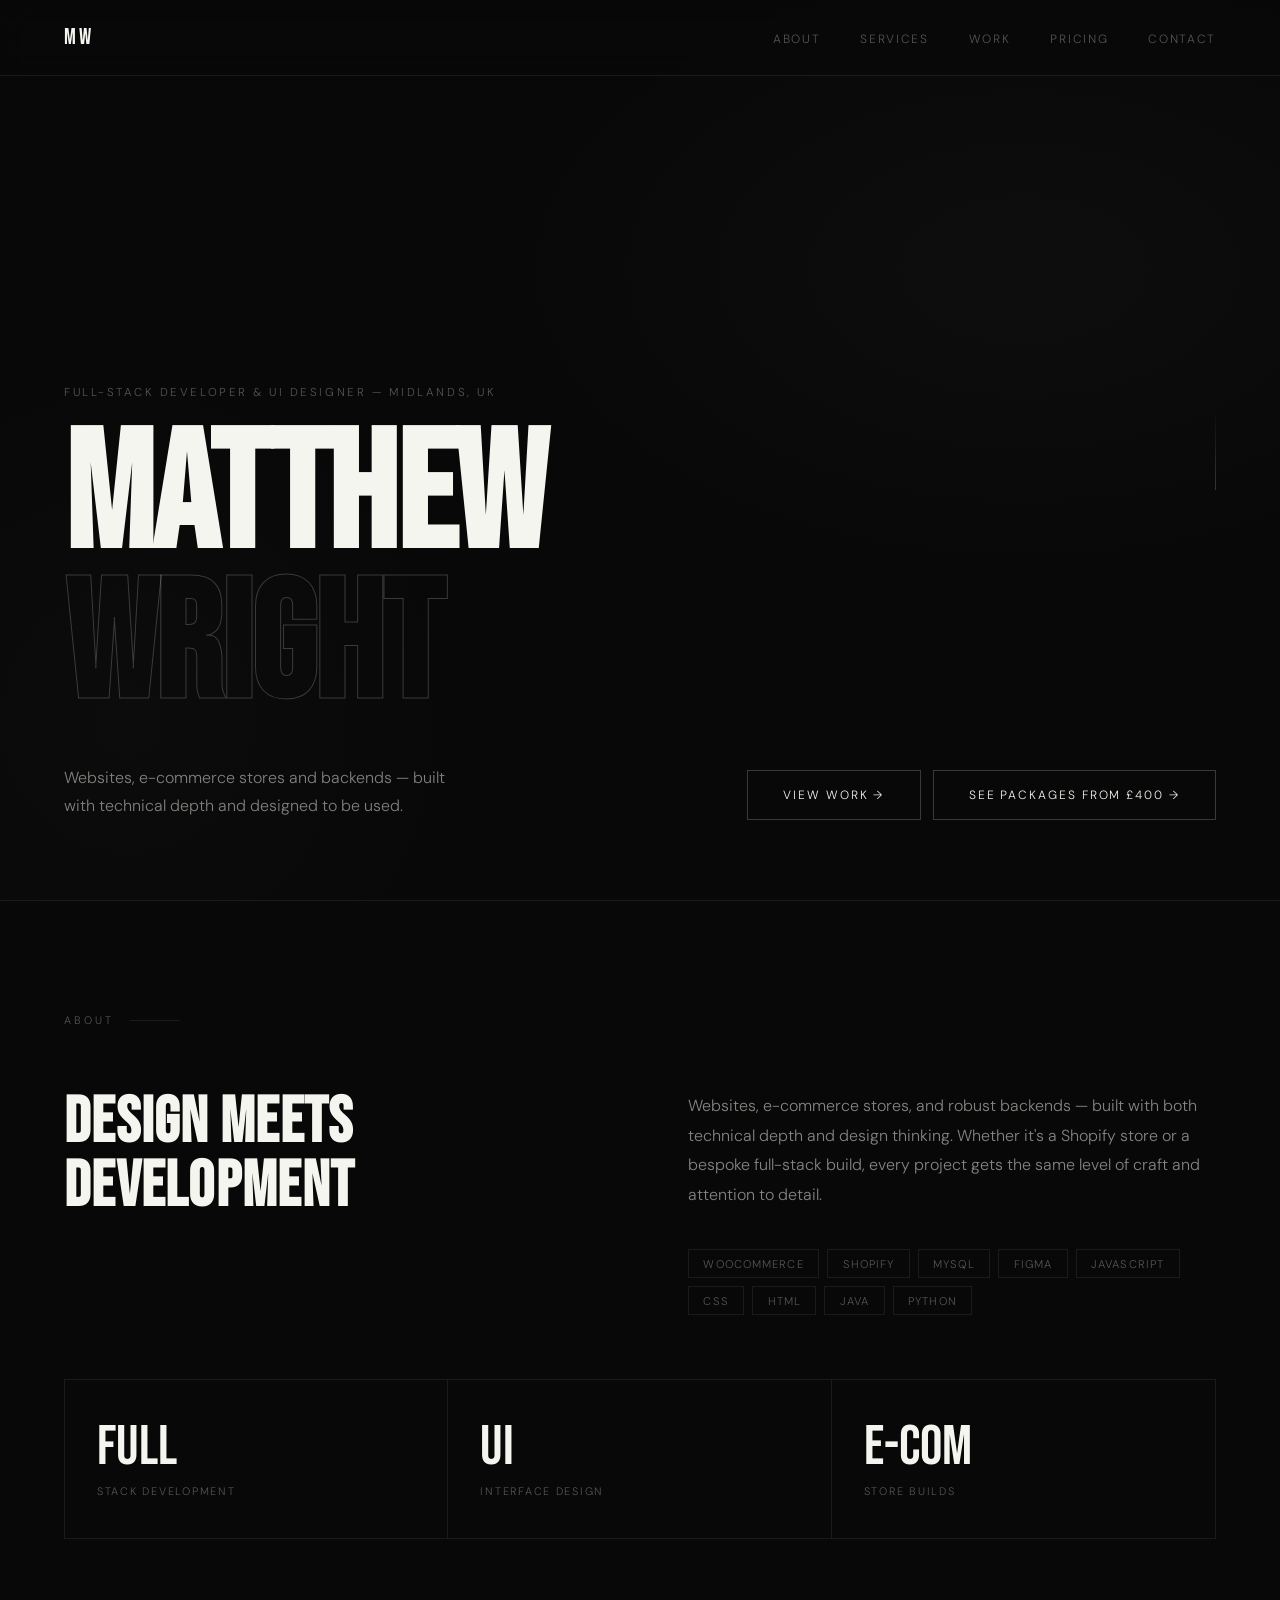
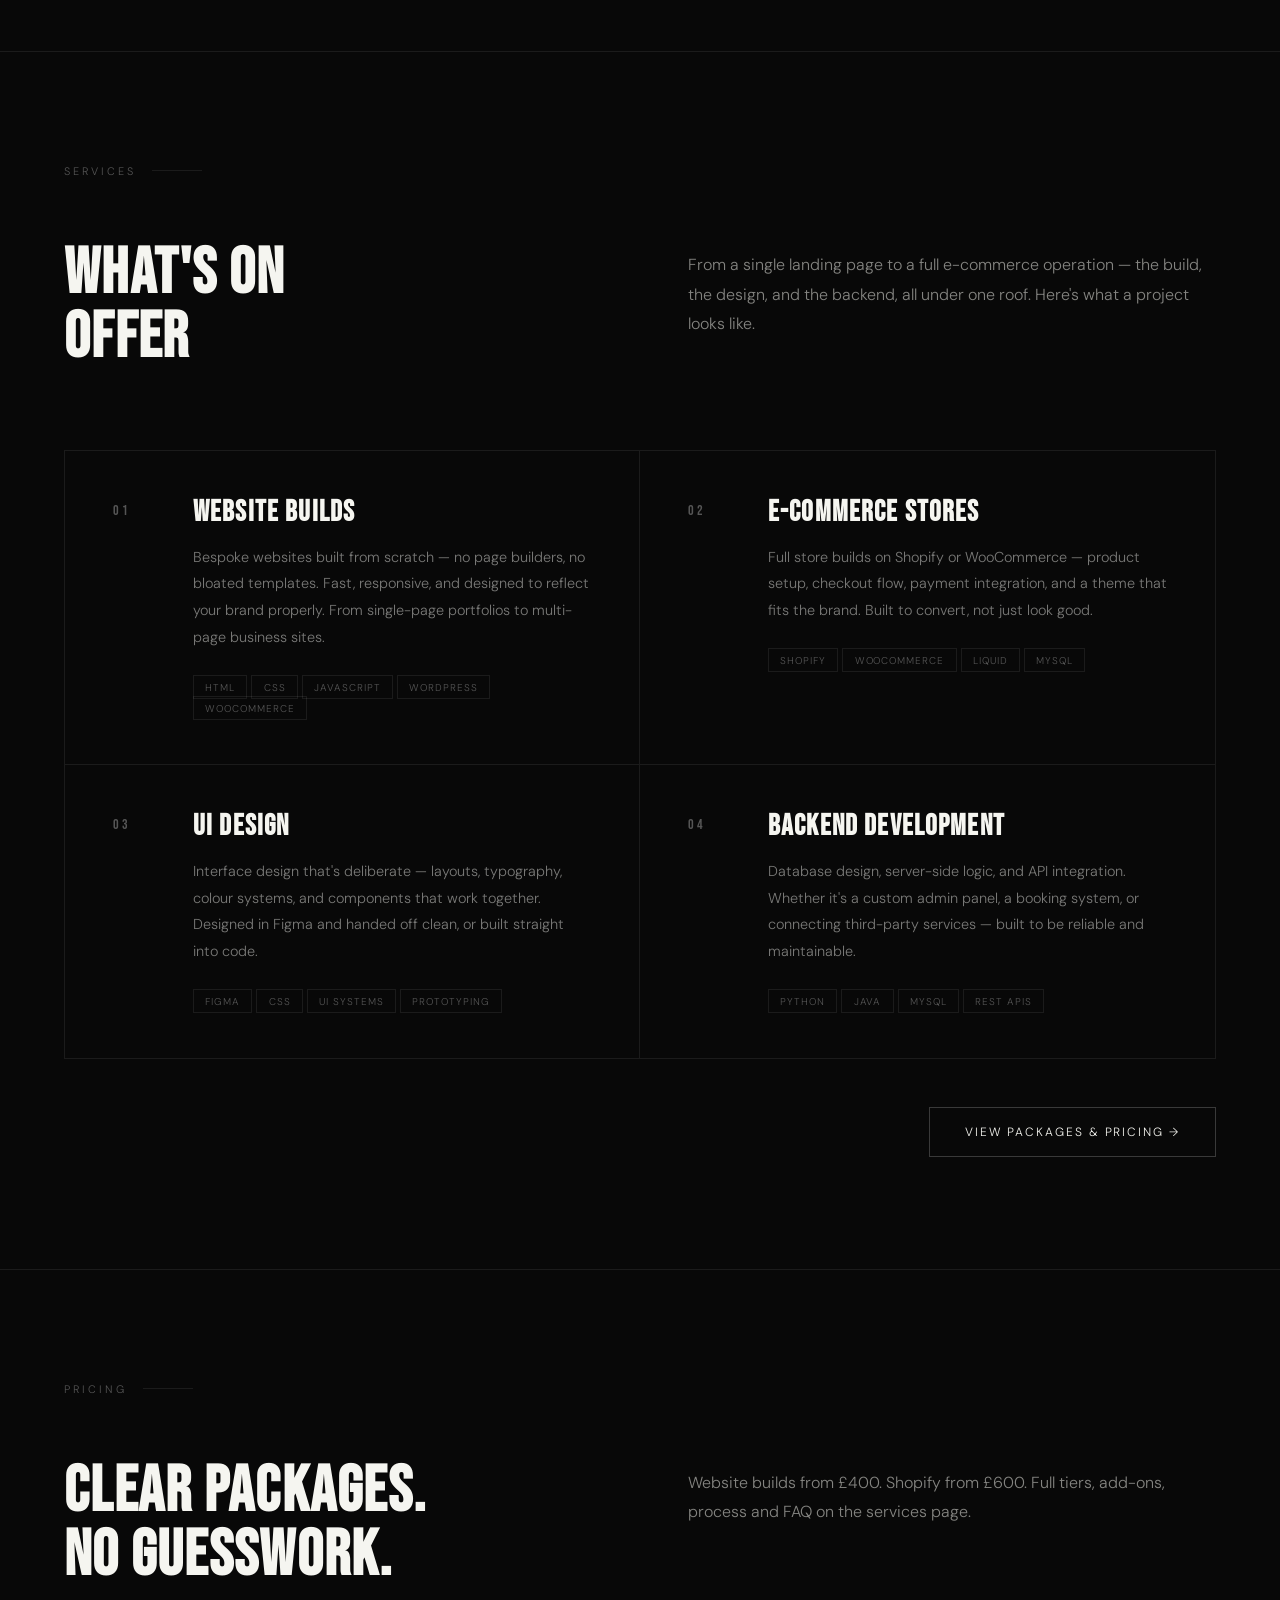
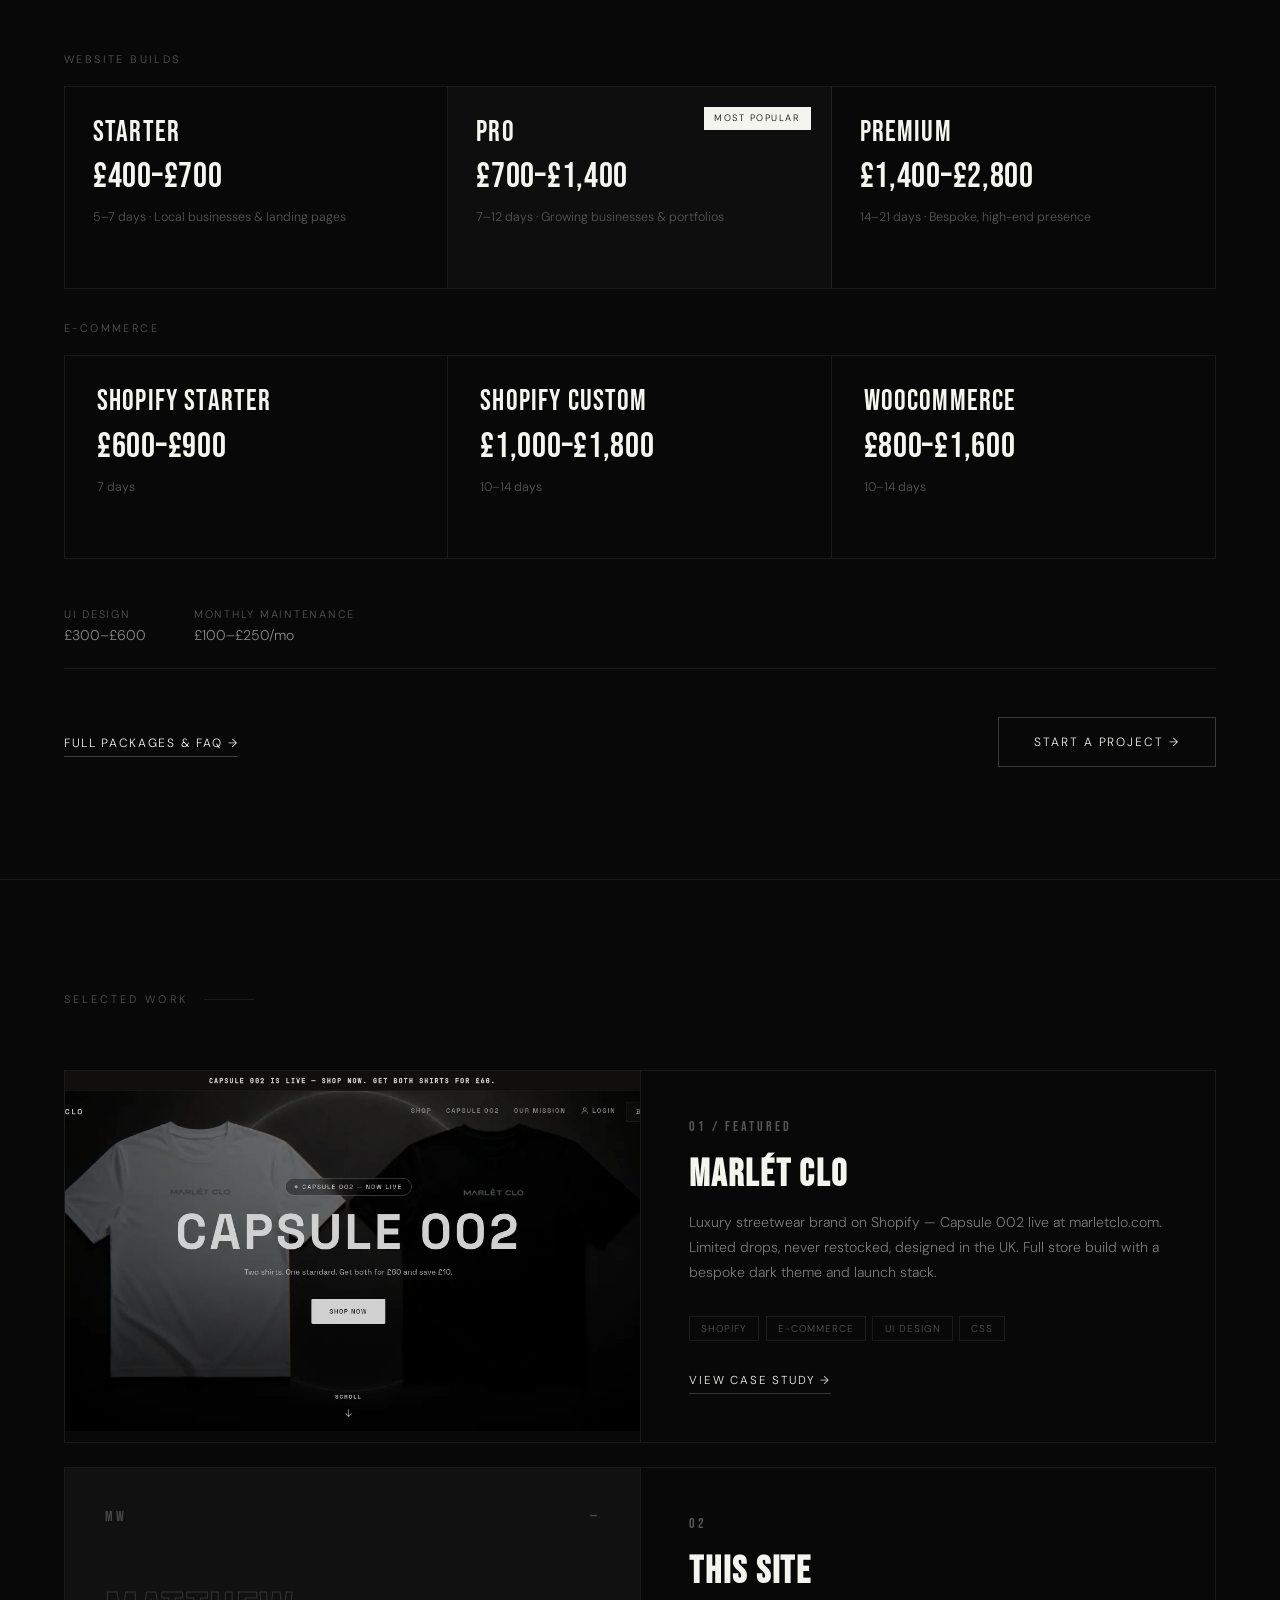
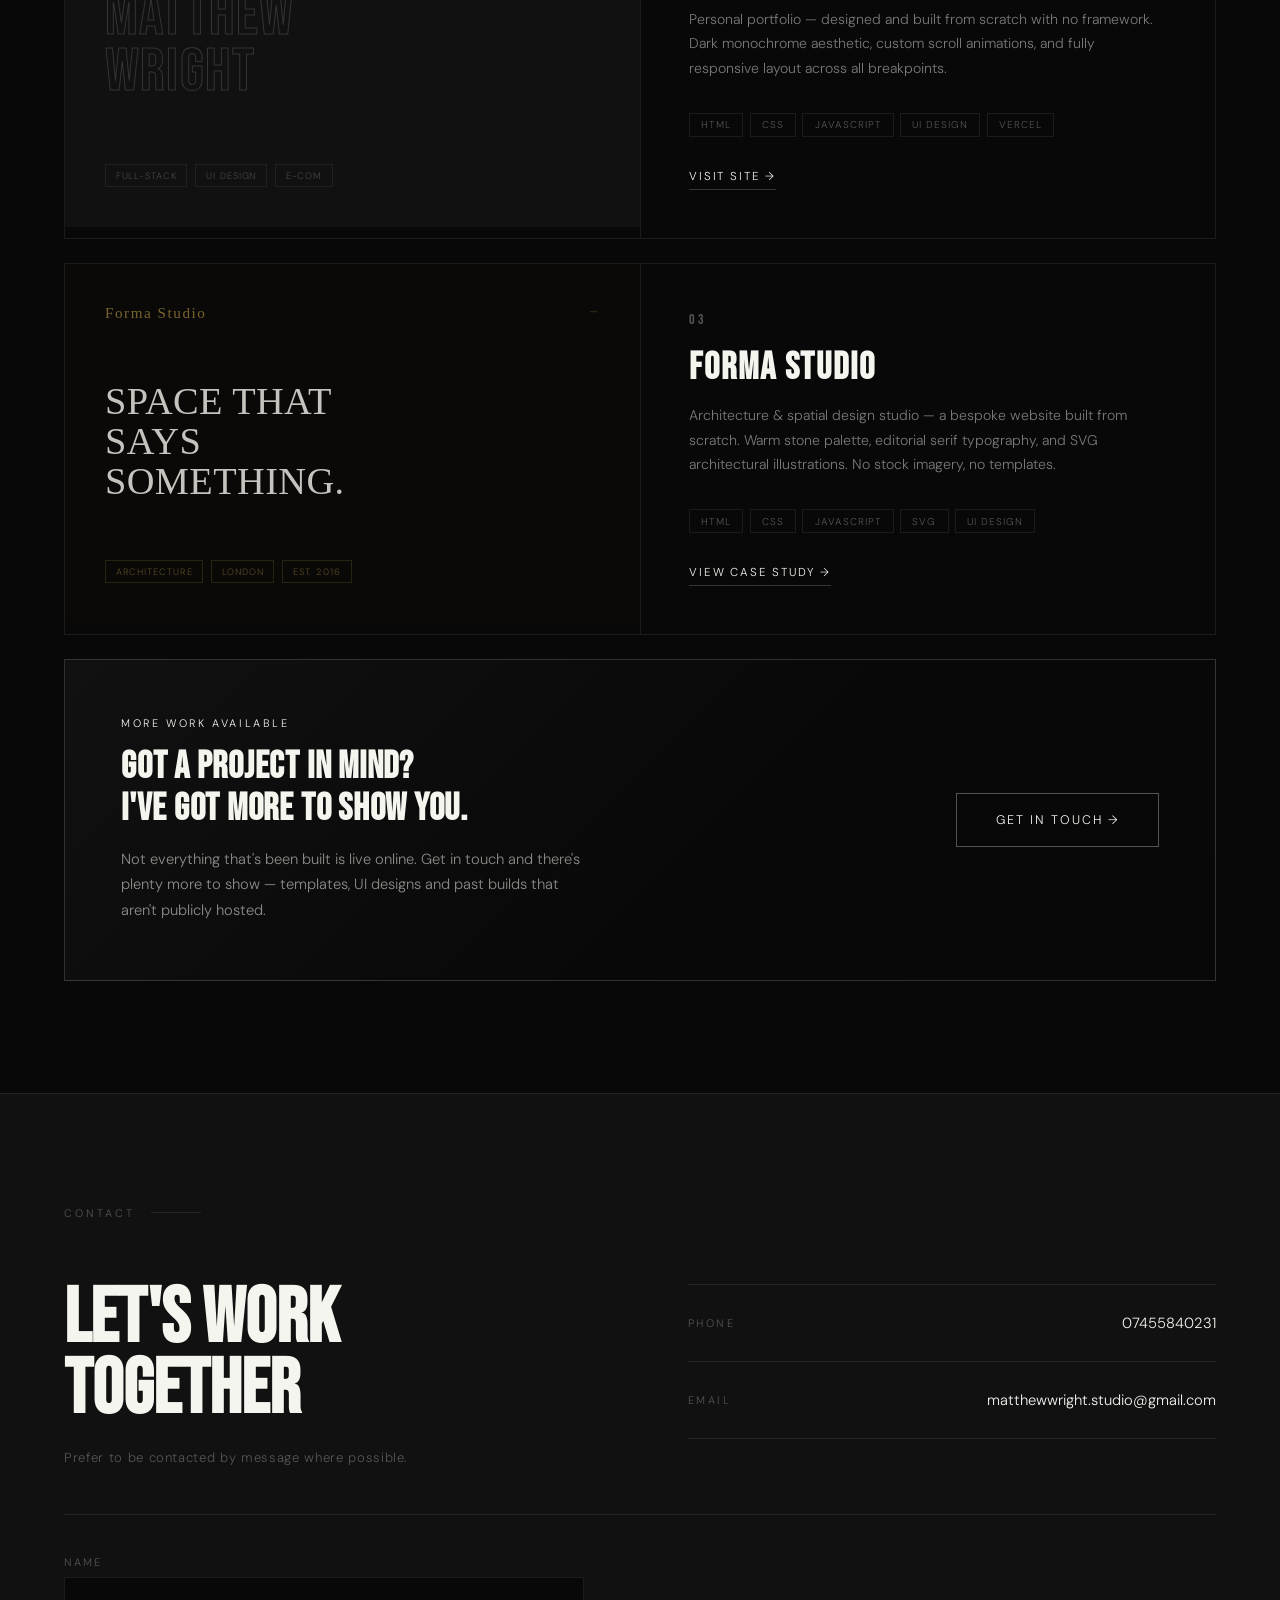
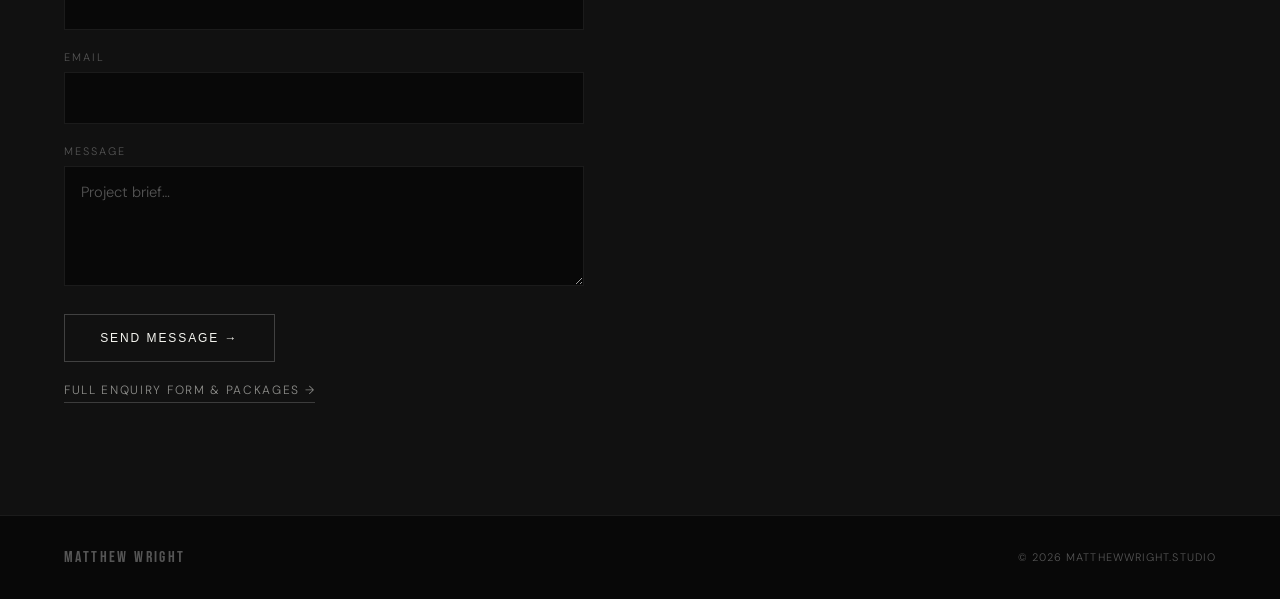
==== commit a75b222b: "Add hero packages CTA and Marlét Capsule 002 case study Ship conversion dual CTA above the fold and " ====
--- a/index.html
+++ b/index.html
@@ -1,14 +1,148 @@
 <!DOCTYPE html>
-<html lang="en">
+<html lang="en-GB">
 <head>
   <meta charset="UTF-8" />
   <meta name="viewport" content="width=device-width, initial-scale=1.0" />
-  <meta name="description" content="Matthew Wright — Full-Stack Developer & UI Designer based in the Midlands, UK. Building websites, e-commerce stores, backends and interactive interfaces." />
-  <title>Matthew Wright — Full-Stack Developer & UI Designer</title>
+  <meta name="theme-color" content="#080808" />
+  <meta name="color-scheme" content="dark" />
+  <meta name="robots" content="index,follow,max-image-preview:large" />
+  <meta name="googlebot" content="index,follow,max-image-preview:large" />
+  <meta name="author" content="Matthew Wright" />
+  <meta name="geo.region" content="GB-ENG" />
+  <meta name="geo.placename" content="Midlands, United Kingdom" />
+  <meta name="ICBM" content="52.4862, -1.8904" />
+  <meta name="language" content="en-GB" />
+  <link rel="canonical" href="https://matthewwright.studio/" />
+  <link rel="alternate" hreflang="en-GB" href="https://matthewwright.studio/" />
+  <link rel="alternate" hreflang="x-default" href="https://matthewwright.studio/" />
+  <meta name="description" content="Midlands UK full-stack developer and UI designer. Custom websites from £400, Shopify stores from £600. Bespoke builds for local SMEs and lifestyle brands." />
+  <title>Matthew Wright — Full-Stack Developer &amp; UI Designer | Midlands, UK</title>
+  <meta property="og:type" content="website" />
+  <meta property="og:site_name" content="Matthew Wright Studio" />
+  <meta property="og:locale" content="en_GB" />
+  <meta property="og:title" content="Matthew Wright — Full-Stack Developer & UI Designer | Midlands, UK" />
+  <meta property="og:description" content="Midlands UK full-stack developer and UI designer. Custom websites from £400, Shopify stores from £600. Bespoke builds for local SMEs and lifestyle brands." />
+  <meta property="og:url" content="https://matthewwright.studio/" />
+  <meta property="og:image" content="https://matthewwright.studio/marlet-clo.jpg" />
+  <meta property="og:image:alt" content="Marlét Clo Shopify store by Matthew Wright" />
+  <meta name="twitter:card" content="summary_large_image" />
+  <meta name="twitter:title" content="Matthew Wright — Full-Stack Developer & UI Designer | Midlands, UK" />
+  <meta name="twitter:description" content="Midlands UK full-stack developer and UI designer. Custom websites from £400, Shopify stores from £600. Bespoke builds for local SMEs and lifestyle brands." />
+  <meta name="twitter:image" content="https://matthewwright.studio/marlet-clo.jpg" />
+  <link rel="icon" href="/favicon.svg" type="image/svg+xml" />
+  <link rel="apple-touch-icon" href="/favicon.svg" />
+  <link rel="manifest" href="/site.webmanifest" />
   <link rel="preconnect" href="https://fonts.googleapis.com" />
   <link rel="preconnect" href="https://fonts.gstatic.com" crossorigin />
   <link href="https://fonts.googleapis.com/css2?family=Bebas+Neue&family=DM+Sans:ital,opsz,wght@0,9..40,300;0,9..40,400;0,9..40,500;1,9..40,300&display=swap" rel="stylesheet" />
   <link rel="stylesheet" href="style.css" />
+  <script type="application/ld+json">
+{
+  "@context": "https://schema.org",
+  "@graph": [
+    {
+      "@type": [
+        "Person",
+        "ProfessionalService"
+      ],
+      "@id": "https://matthewwright.studio/#person",
+      "name": "Matthew Wright",
+      "url": "https://matthewwright.studio/",
+      "image": "https://matthewwright.studio/marlet-clo.jpg",
+      "email": "matthewwright.studio@gmail.com",
+      "telephone": "+447455840231",
+      "jobTitle": "Full-Stack Developer & UI Designer",
+      "description": "Full-stack developer and UI designer based in the Midlands, UK. Custom websites, Shopify and WooCommerce stores, and UI design.",
+      "areaServed": [
+        {
+          "@type": "AdministrativeArea",
+          "name": "Midlands"
+        },
+        {
+          "@type": "Country",
+          "name": "United Kingdom"
+        }
+      ],
+      "address": {
+        "@type": "PostalAddress",
+        "addressRegion": "West Midlands",
+        "addressCountry": "GB"
+      },
+      "sameAs": [
+        "https://matthewwright.studio/",
+        "https://www.instagram.com/matthewwright.studio/",
+        "https://github.com/m27w"
+      ],
+      "knowsAbout": [
+        "Web design",
+        "Shopify",
+        "WooCommerce",
+        "UI design",
+        "Full-stack development"
+      ],
+      "priceRange": "£400–£2,800",
+      "hasOfferCatalog": {
+        "@type": "OfferCatalog",
+        "name": "Website and e-commerce packages",
+        "itemListElement": [
+          {
+            "@type": "Offer",
+            "name": "Starter website",
+            "price": "400",
+            "priceCurrency": "GBP",
+            "url": "https://matthewwright.studio/services.html"
+          },
+          {
+            "@type": "Offer",
+            "name": "Pro website",
+            "price": "700",
+            "priceCurrency": "GBP",
+            "url": "https://matthewwright.studio/services.html"
+          },
+          {
+            "@type": "Offer",
+            "name": "Premium website",
+            "price": "1400",
+            "priceCurrency": "GBP",
+            "url": "https://matthewwright.studio/services.html"
+          },
+          {
+            "@type": "Offer",
+            "name": "Shopify Starter",
+            "price": "600",
+            "priceCurrency": "GBP",
+            "url": "https://matthewwright.studio/services.html"
+          }
+        ]
+      }
+    },
+    {
+      "@type": "WebSite",
+      "@id": "https://matthewwright.studio/#website",
+      "url": "https://matthewwright.studio/",
+      "name": "Matthew Wright Studio",
+      "inLanguage": "en-GB",
+      "publisher": {
+        "@id": "https://matthewwright.studio/#person"
+      }
+    }
+  ]
+}
+  </script>
+  <script type="application/ld+json">
+{
+  "@context": "https://schema.org",
+  "@type": "BreadcrumbList",
+  "itemListElement": [
+    {
+      "@type": "ListItem",
+      "position": 1,
+      "name": "Home",
+      "item": "https://matthewwright.studio/"
+    }
+  ]
+}
+  </script>
 </head>
 <body>
 
@@ -50,7 +184,10 @@
       </h1>
       <div class="hero-sub">
         <p class="hero-desc">Websites, e-commerce stores and backends — built with technical depth and designed to be used.</p>
-        <a href="#projects" class="hero-cta">View Work →</a>
+        <div class="hero-ctas">
+          <a href="#projects" class="hero-cta">View Work →</a>
+          <a href="#pricing" class="hero-cta hero-cta--ghost">See packages from £400 →</a>
+        </div>
       </div>
     </div>
   </section>
@@ -235,9 +372,9 @@
           <source srcset="marlet-clo.webp" type="image/webp" />
           <img
             src="marlet-clo.jpg"
-            alt="Marlét Clo — Luxury streetwear Shopify store"
-            width="1920"
-            height="944"
+            alt="Marlét Clo — Capsule 002 live Shopify store"
+            width="1280"
+            height="656"
             loading="lazy"
             decoding="async"
           />
@@ -246,7 +383,7 @@
       <div class="project-info">
         <p class="project-num">01 / Featured</p>
         <h3 class="project-name">Marlét Clo</h3>
-        <p class="project-desc">Luxury streetwear brand — debut headwear capsule drop with a dark, minimal, high-end aesthetic. Full Shopify store build with a bespoke theme tailored to the brand's identity.</p>
+        <p class="project-desc">Luxury streetwear brand on Shopify — Capsule 002 live at marletclo.com. Limited drops, never restocked, designed in the UK. Full store build with a bespoke dark theme and launch stack.</p>
         <div class="project-tags">
           <span class="project-tag">Shopify</span>
           <span class="project-tag">E-Commerce</span>
--- a/style.css
+++ b/style.css
@@ -229,6 +229,24 @@
   animation: fadeUp 0.8s ease 0.45s both;
 }
 
+.hero-ctas {
+  display: flex;
+  flex-wrap: wrap;
+  gap: 0.75rem;
+  justify-content: flex-end;
+}
+
+.hero-cta--ghost {
+  background: transparent;
+  color: var(--white);
+  border: 1px solid rgba(255, 255, 255, 0.28);
+}
+
+.hero-cta--ghost:hover {
+  background: rgba(255, 255, 255, 0.08);
+  color: var(--white);
+}
+
 .hero-desc {
   max-width: 400px;
   font-size: 1rem;
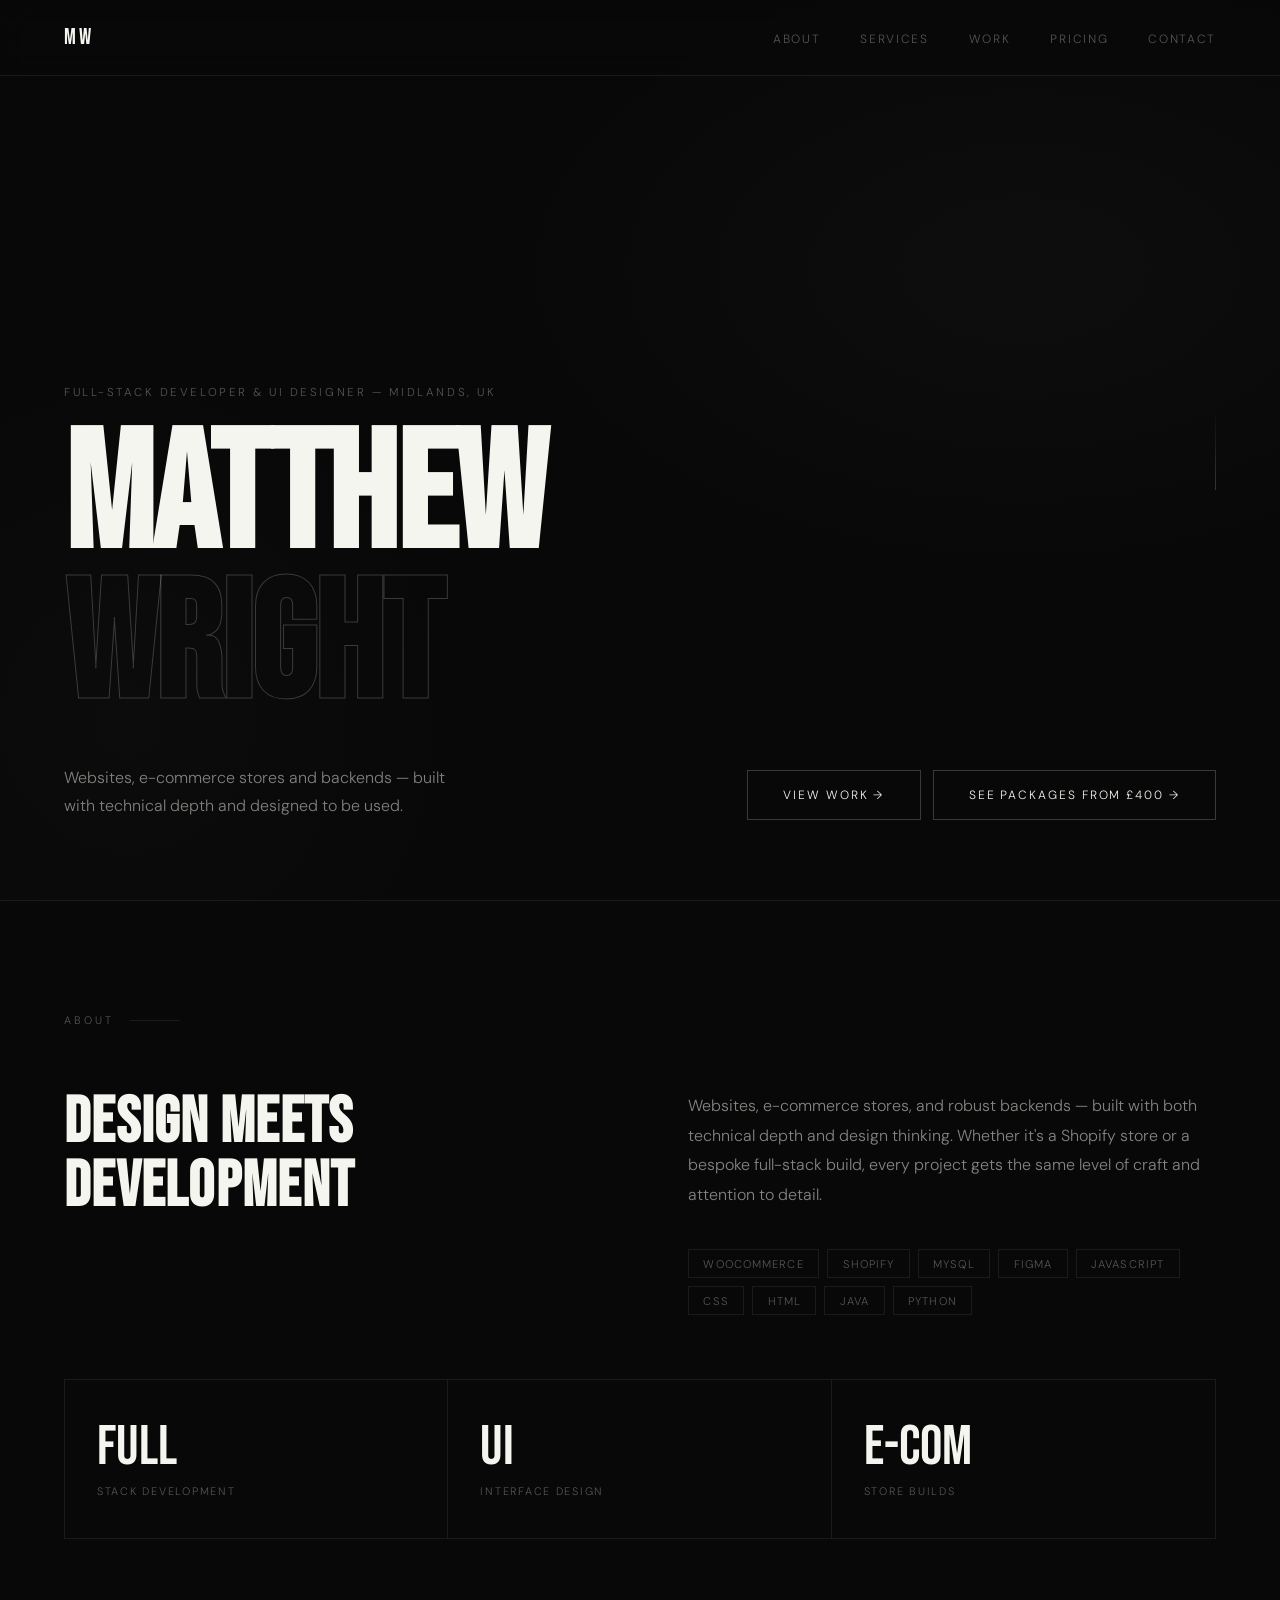
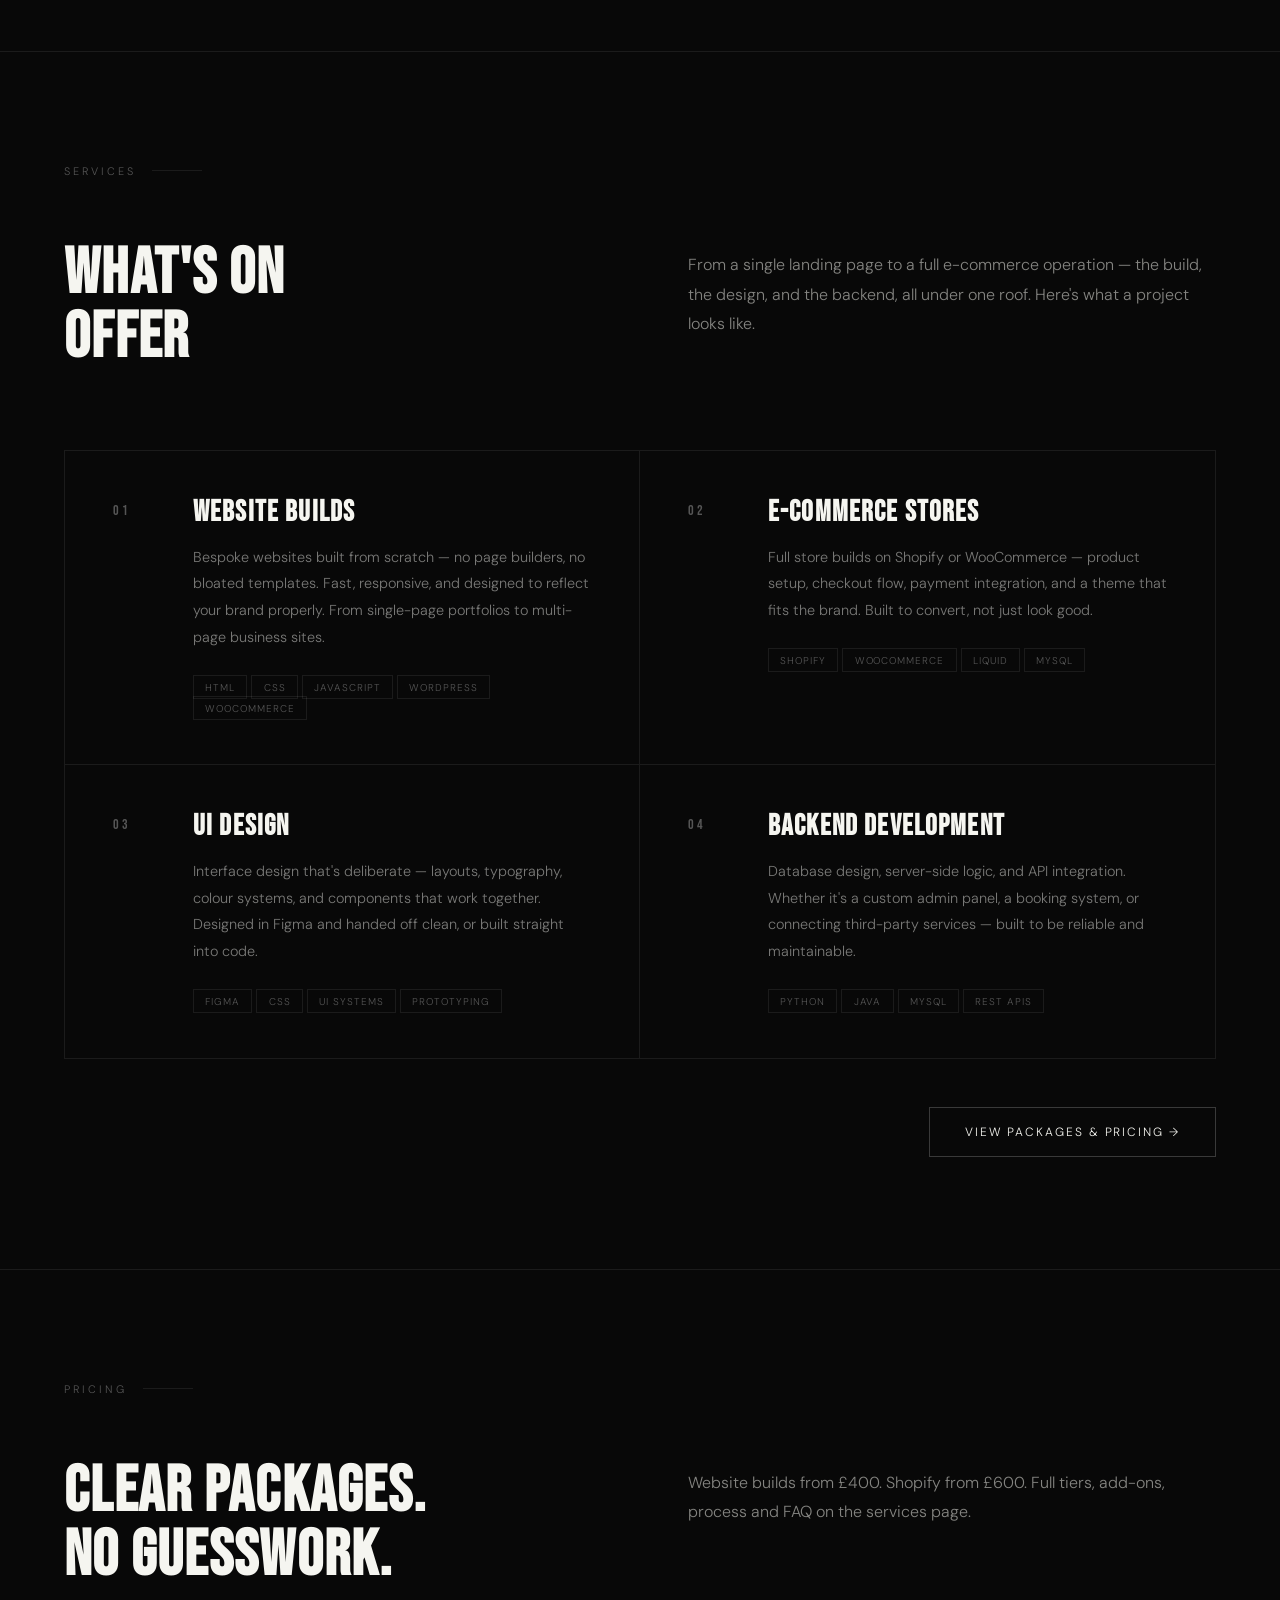
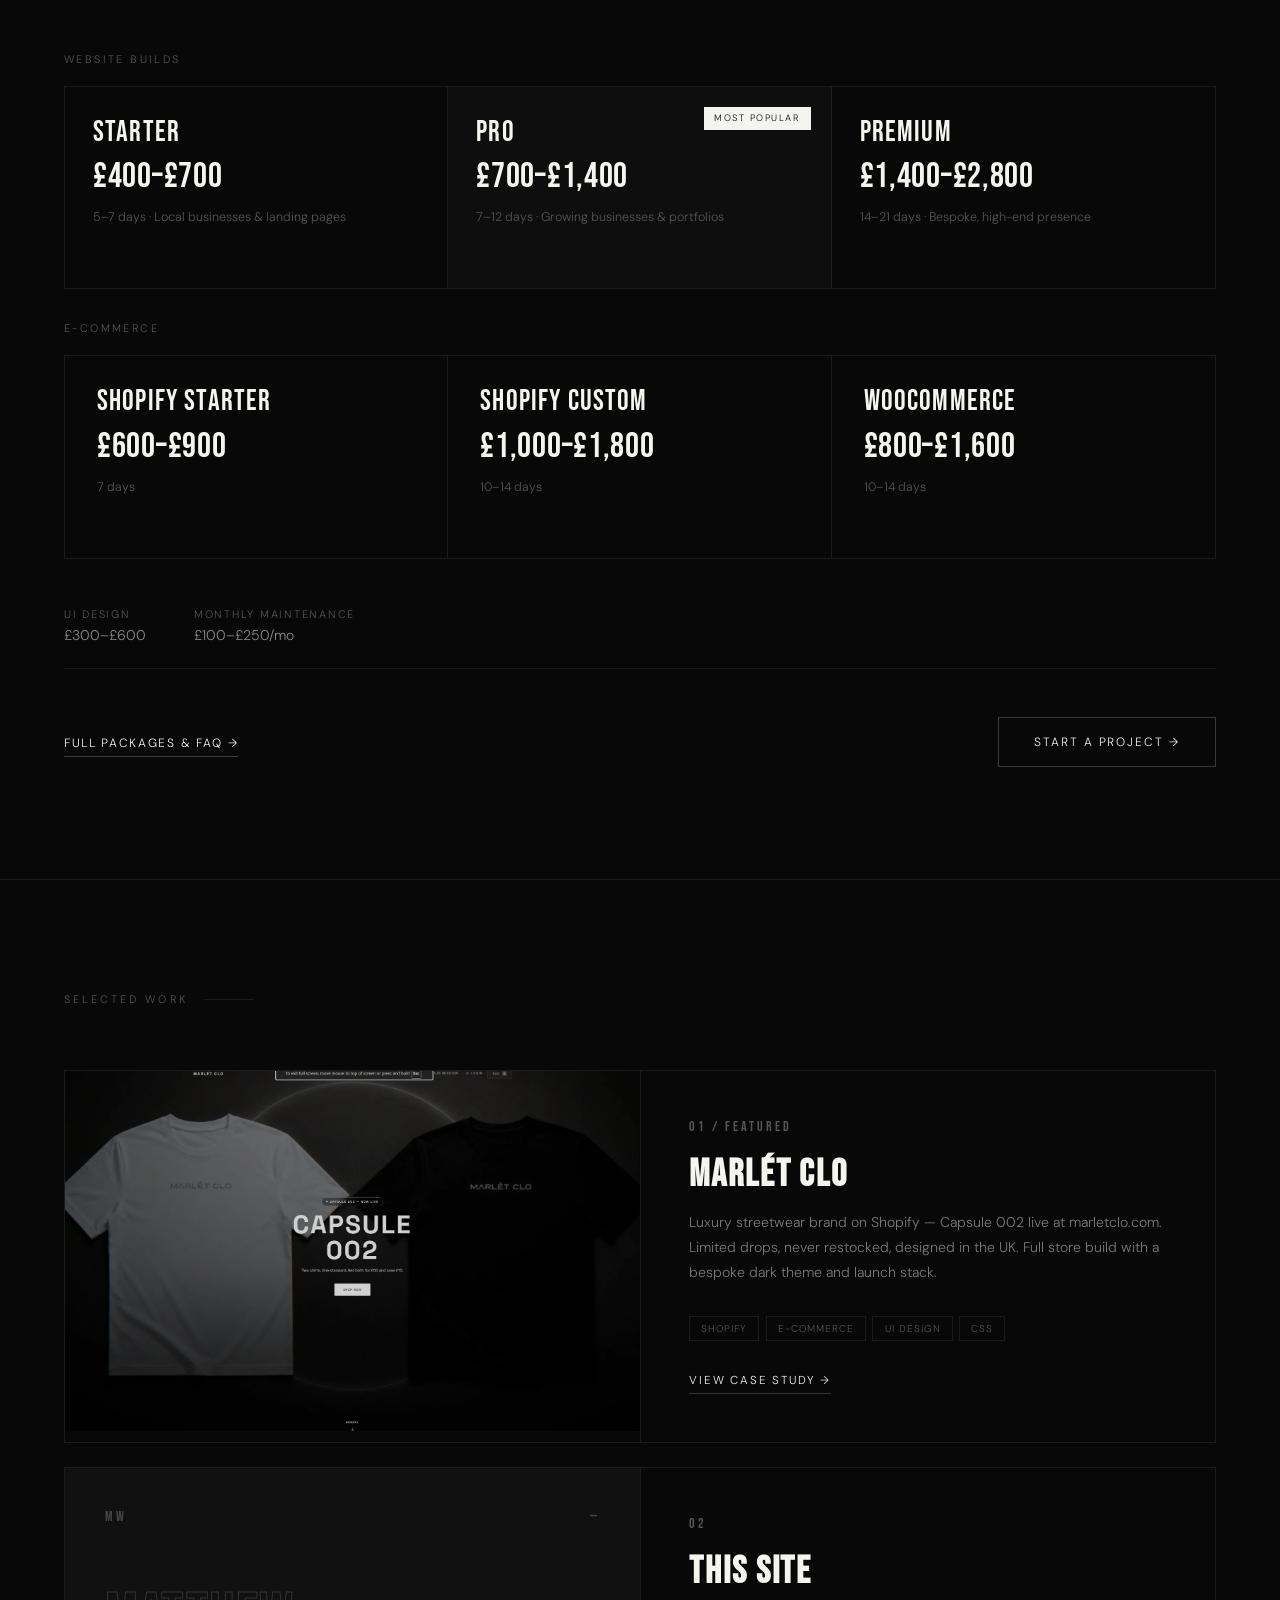
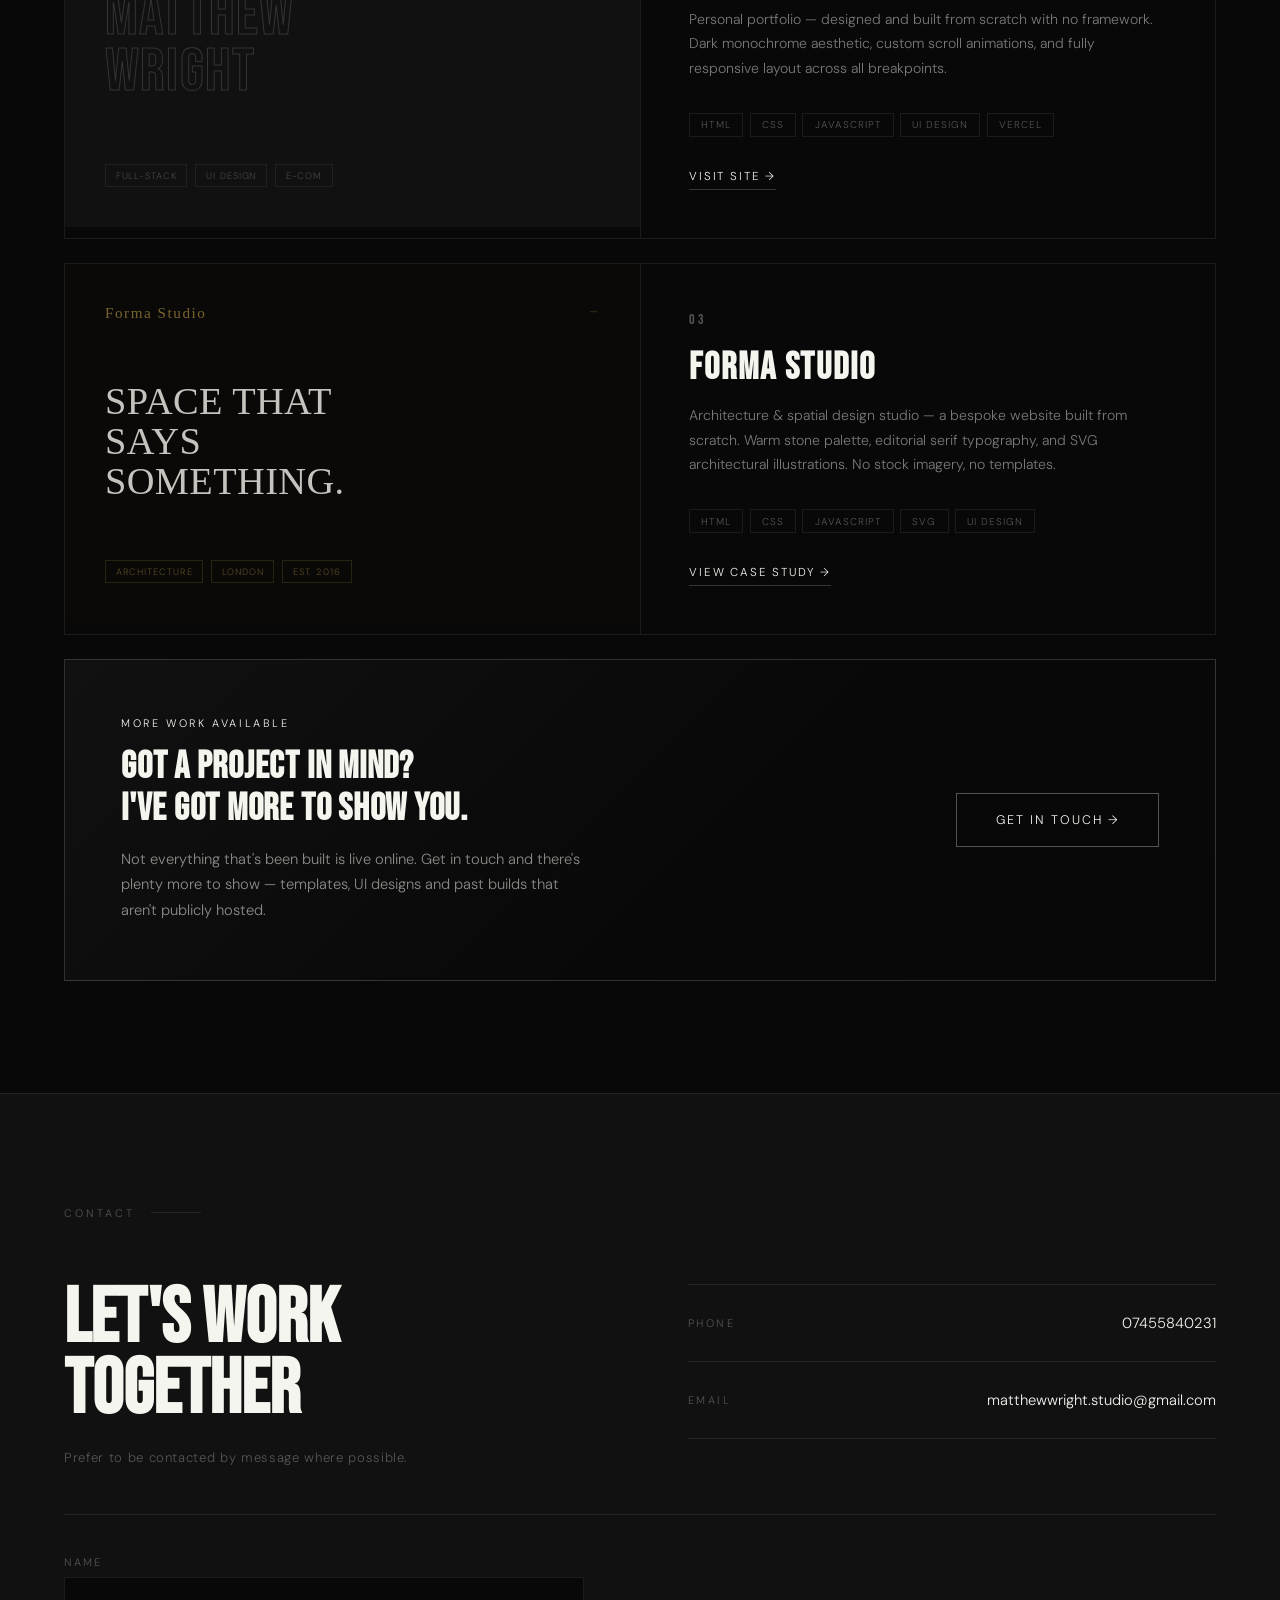
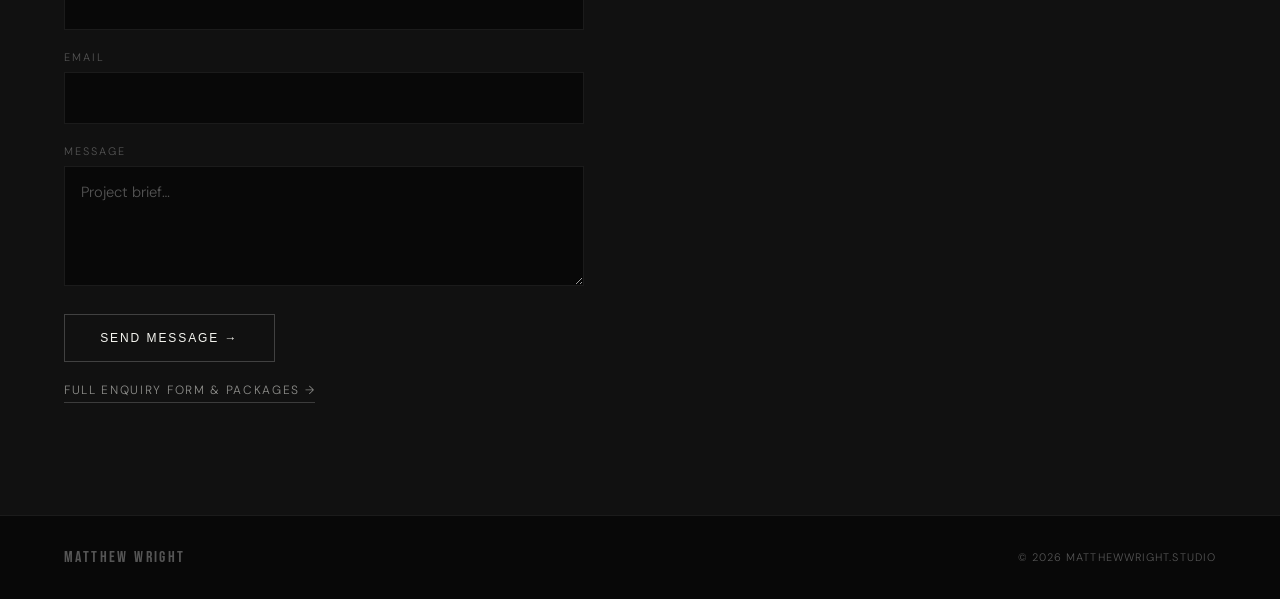
==== commit 444ac673: "Refresh Marlét hero with higher-res Capsule 002 crop Replace homepage and case study storefront imag" ====
--- a/index.html
+++ b/index.html
@@ -143,6 +143,14 @@
   ]
 }
   </script>
+  <!-- Google tag (gtag.js) -->
+  <script async src="https://www.googletagmanager.com/gtag/js?id=G-S1R56M439S"></script>
+  <script>
+    window.dataLayer = window.dataLayer || [];
+    function gtag(){dataLayer.push(arguments);}
+    gtag('js', new Date());
+    gtag('config', 'G-S1R56M439S');
+  </script>
 </head>
 <body>
 
@@ -373,8 +381,8 @@
           <img
             src="marlet-clo.jpg"
             alt="Marlét Clo — Capsule 002 live Shopify store"
-            width="1280"
-            height="656"
+            width="1920"
+            height="1015"
             loading="lazy"
             decoding="async"
           />
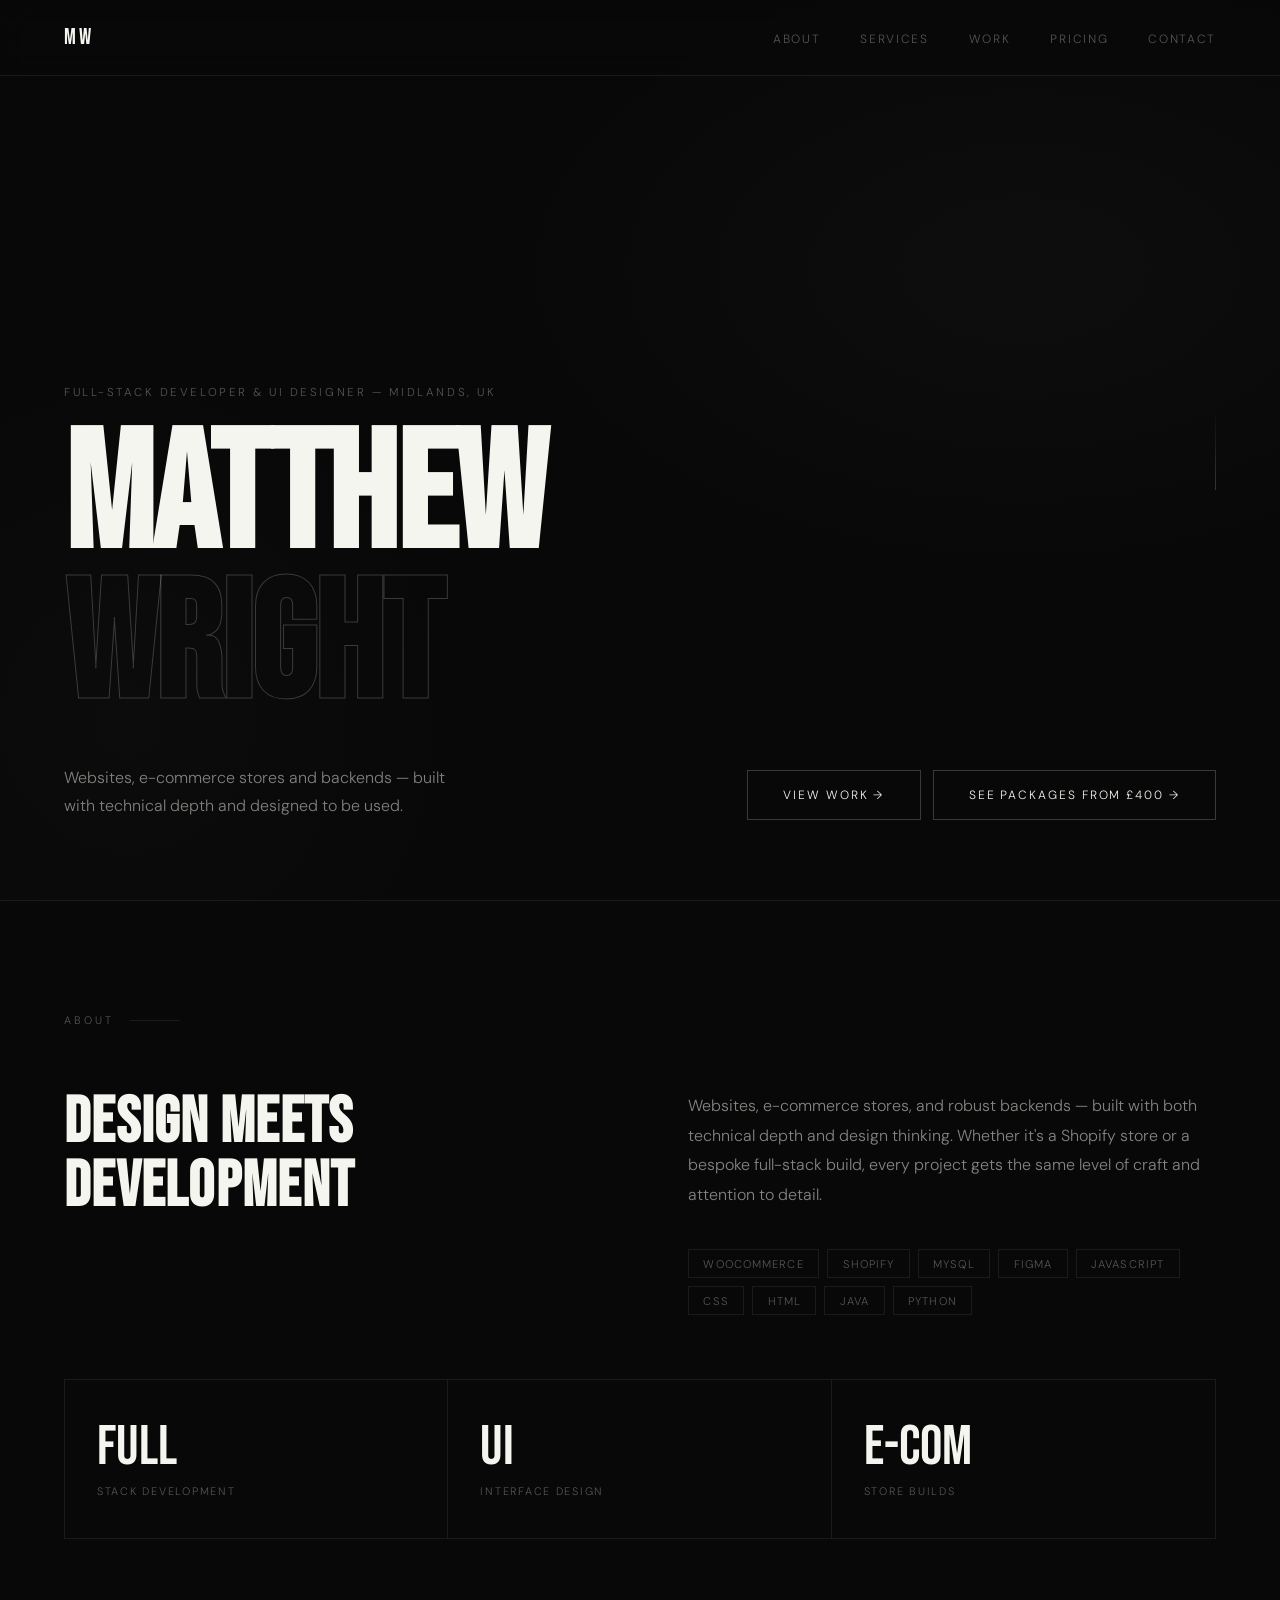
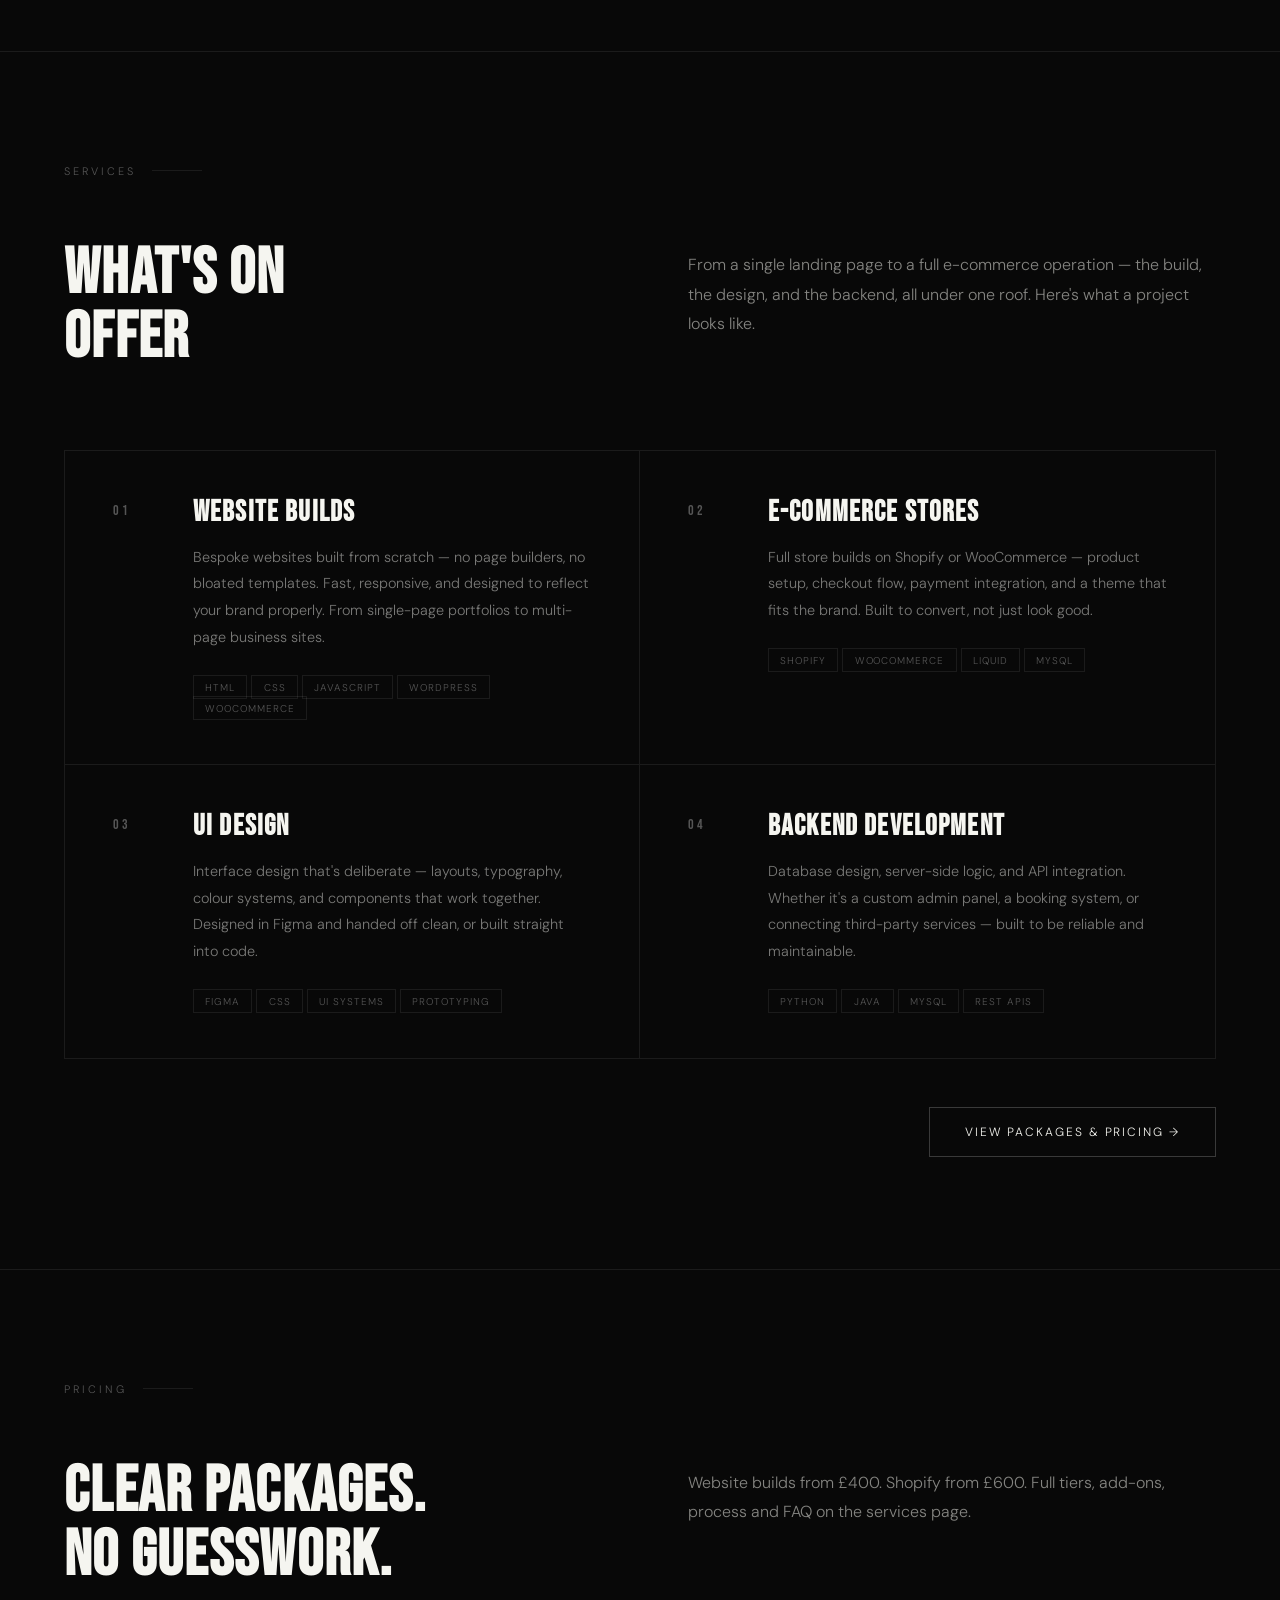
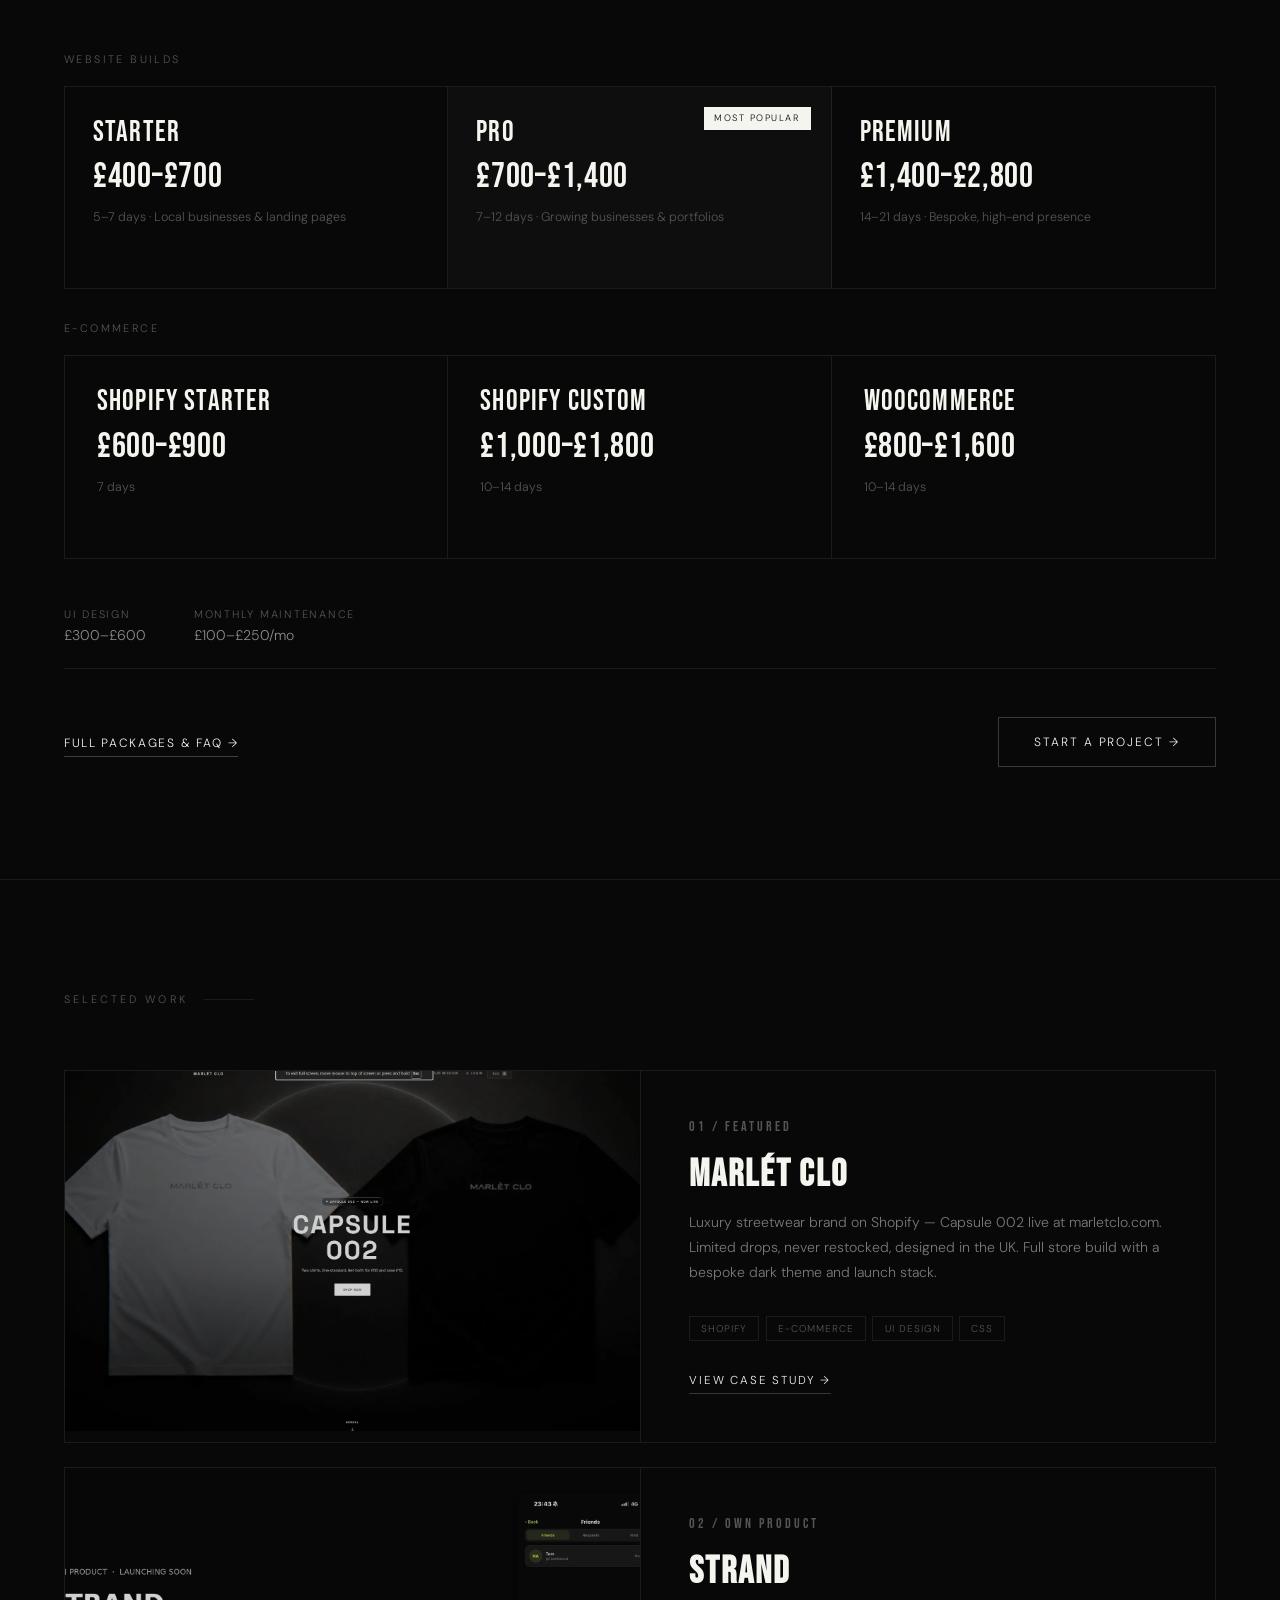
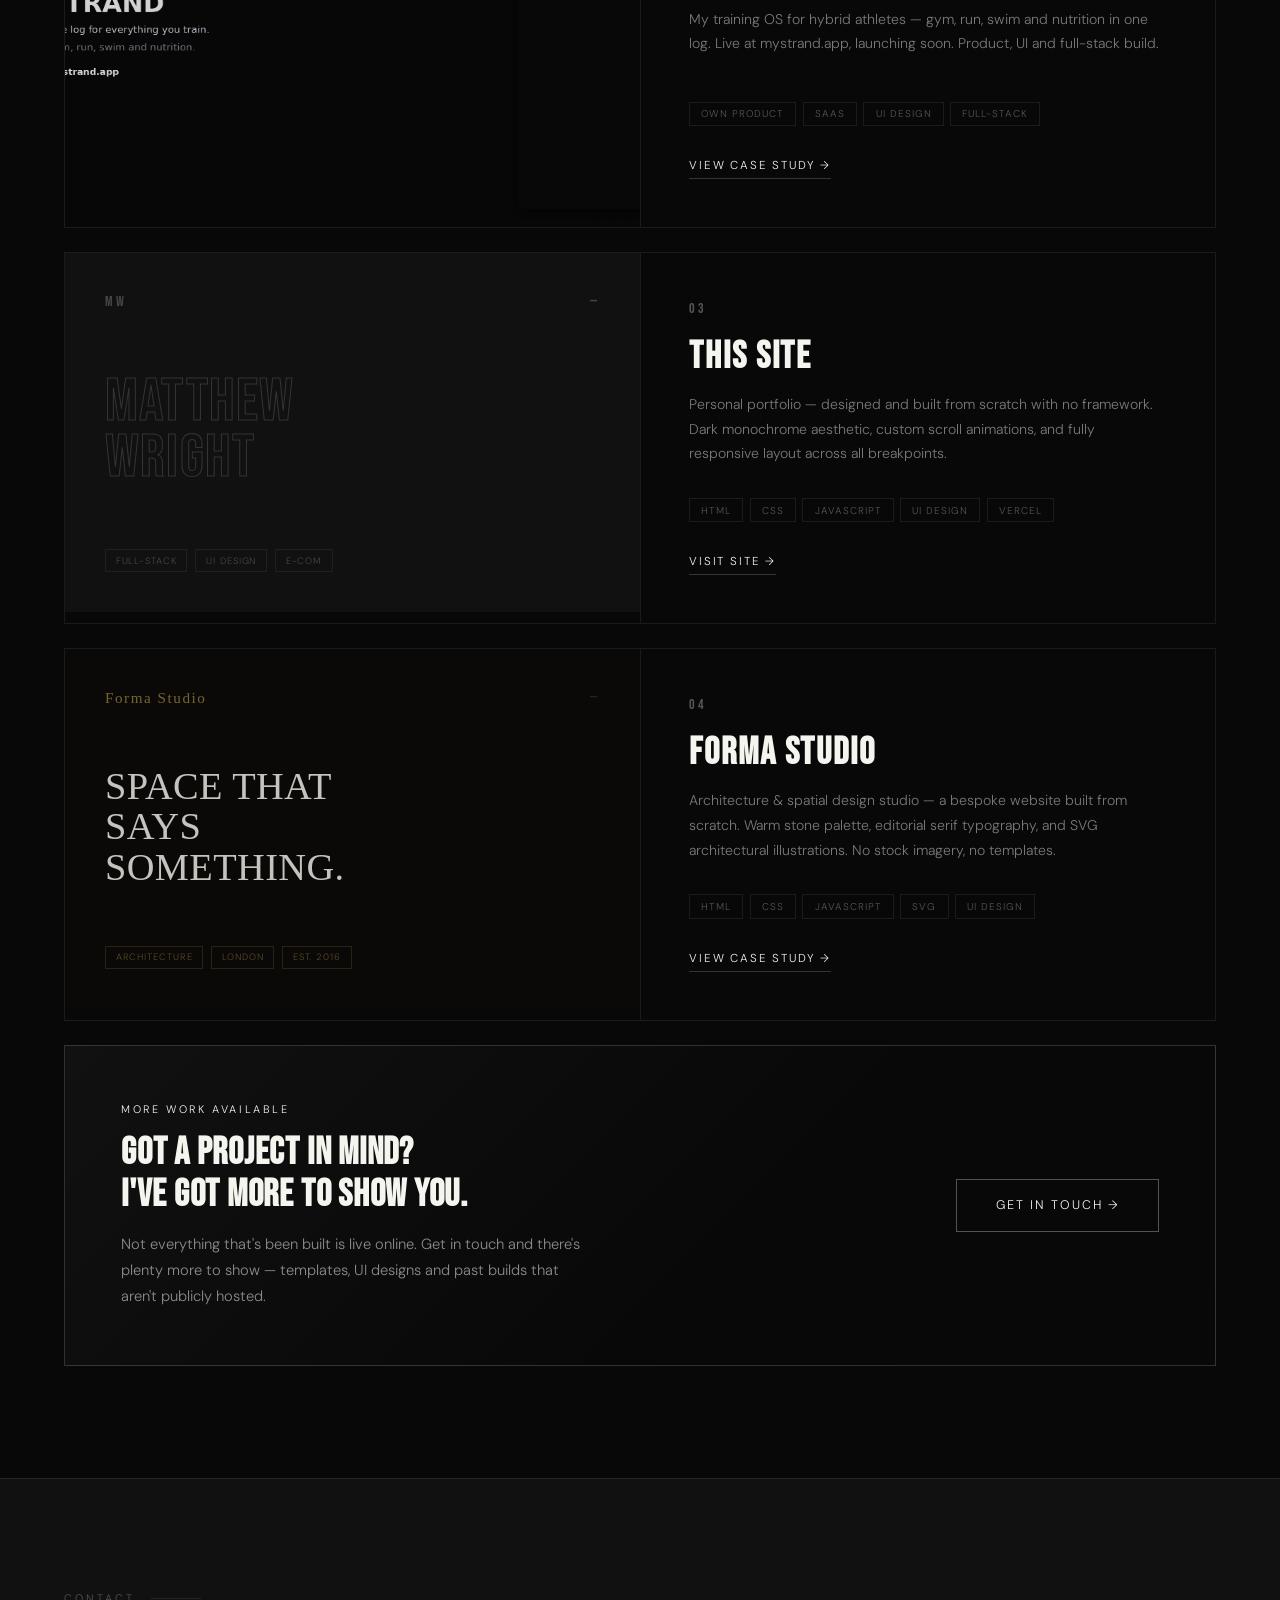
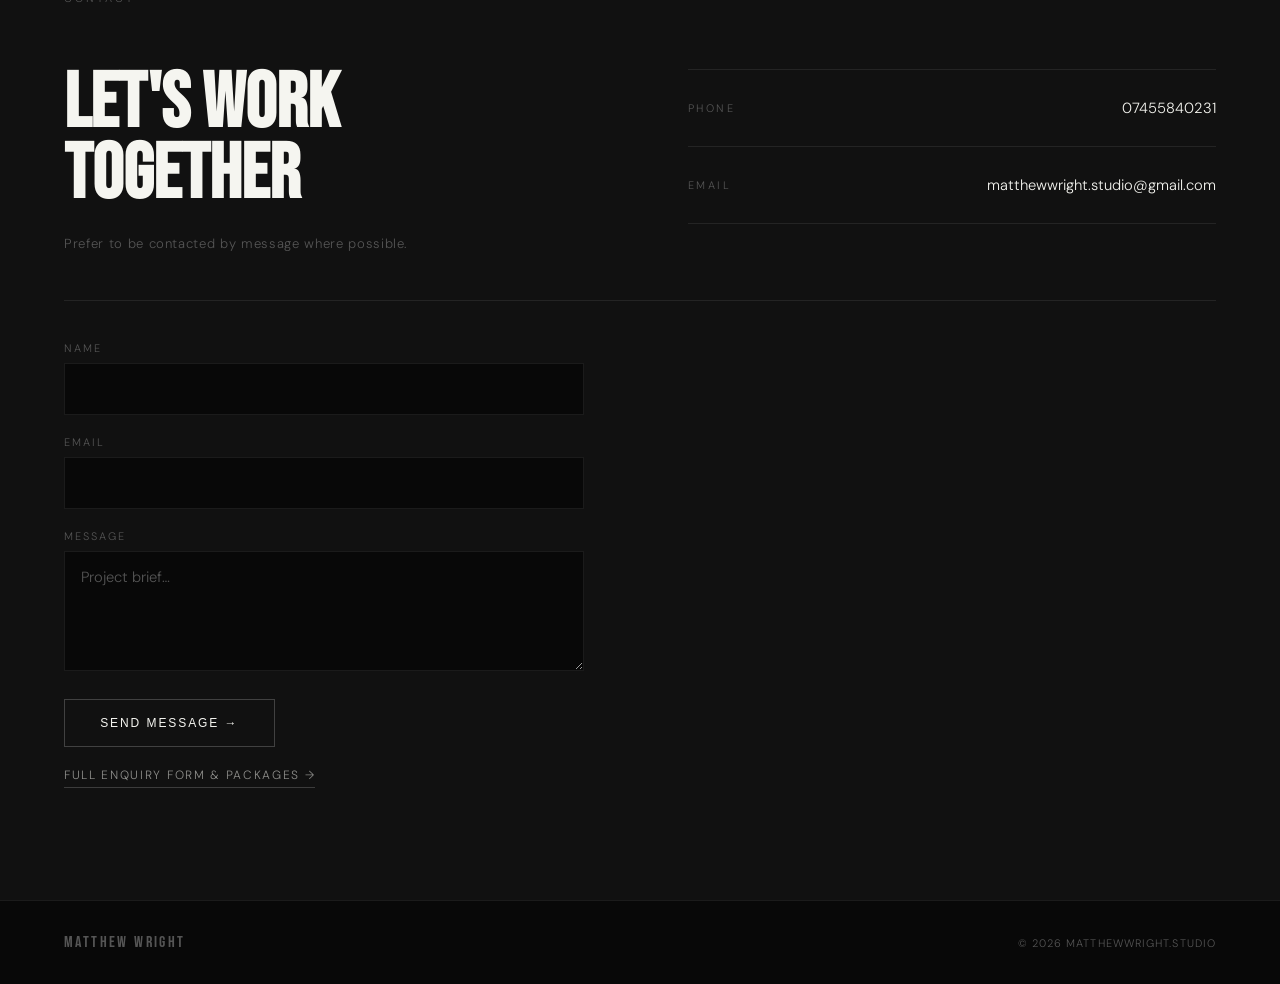
==== commit c90254cd: "Add Strand (mystrand.app) as own-product portfolio work Case study page, Selected Work card, sitemap" ====
--- a/index.html
+++ b/index.html
@@ -402,7 +402,37 @@
       </div>
     </a>
 
-    <!-- Project 02 -->
+
+    <!-- Project 02 — Strand (own product) -->
+    <a href="strand.html" class="project-main reveal">
+      <div class="project-img">
+        <picture>
+          <source srcset="strand.webp" type="image/webp" />
+          <img
+            src="strand.jpg"
+            alt="Strand — training OS at mystrand.app"
+            width="1920"
+            height="1015"
+            loading="lazy"
+            decoding="async"
+          />
+        </picture>
+      </div>
+      <div class="project-info">
+        <p class="project-num">02 / Own product</p>
+        <h3 class="project-name">Strand</h3>
+        <p class="project-desc">My training OS for hybrid athletes — gym, run, swim and nutrition in one log. Live at mystrand.app, launching soon. Product, UI and full-stack build.</p>
+        <div class="project-tags">
+          <span class="project-tag">Own Product</span>
+          <span class="project-tag">SaaS</span>
+          <span class="project-tag">UI Design</span>
+          <span class="project-tag">Full-Stack</span>
+        </div>
+        <span class="project-link">View Case Study →</span>
+      </div>
+    </a>
+
+    <!-- Project 03 -->
     <a href="https://matthewwright.studio" target="_blank" rel="noopener noreferrer" class="project-main reveal">
       <div class="project-img project-img--self">
         <div class="project-self-preview" aria-hidden="true">
@@ -416,7 +446,7 @@
         </div>
       </div>
       <div class="project-info">
-        <p class="project-num">02</p>
+        <p class="project-num">03</p>
         <h3 class="project-name">This Site</h3>
         <p class="project-desc">Personal portfolio — designed and built from scratch with no framework. Dark monochrome aesthetic, custom scroll animations, and fully responsive layout across all breakpoints.</p>
         <div class="project-tags">
@@ -430,7 +460,7 @@
       </div>
     </a>
 
-    <!-- Project 03 -->
+    <!-- Project 04 -->
     <a href="forma-studio.html" class="project-main reveal">
       <div class="project-img project-img--self">
         <div class="project-self-preview forma-preview" aria-hidden="true">
@@ -444,7 +474,7 @@
         </div>
       </div>
       <div class="project-info">
-        <p class="project-num">03</p>
+        <p class="project-num">04</p>
         <h3 class="project-name">Forma Studio</h3>
         <p class="project-desc">Architecture & spatial design studio — a bespoke website built from scratch. Warm stone palette, editorial serif typography, and SVG architectural illustrations. No stock imagery, no templates.</p>
         <div class="project-tags">
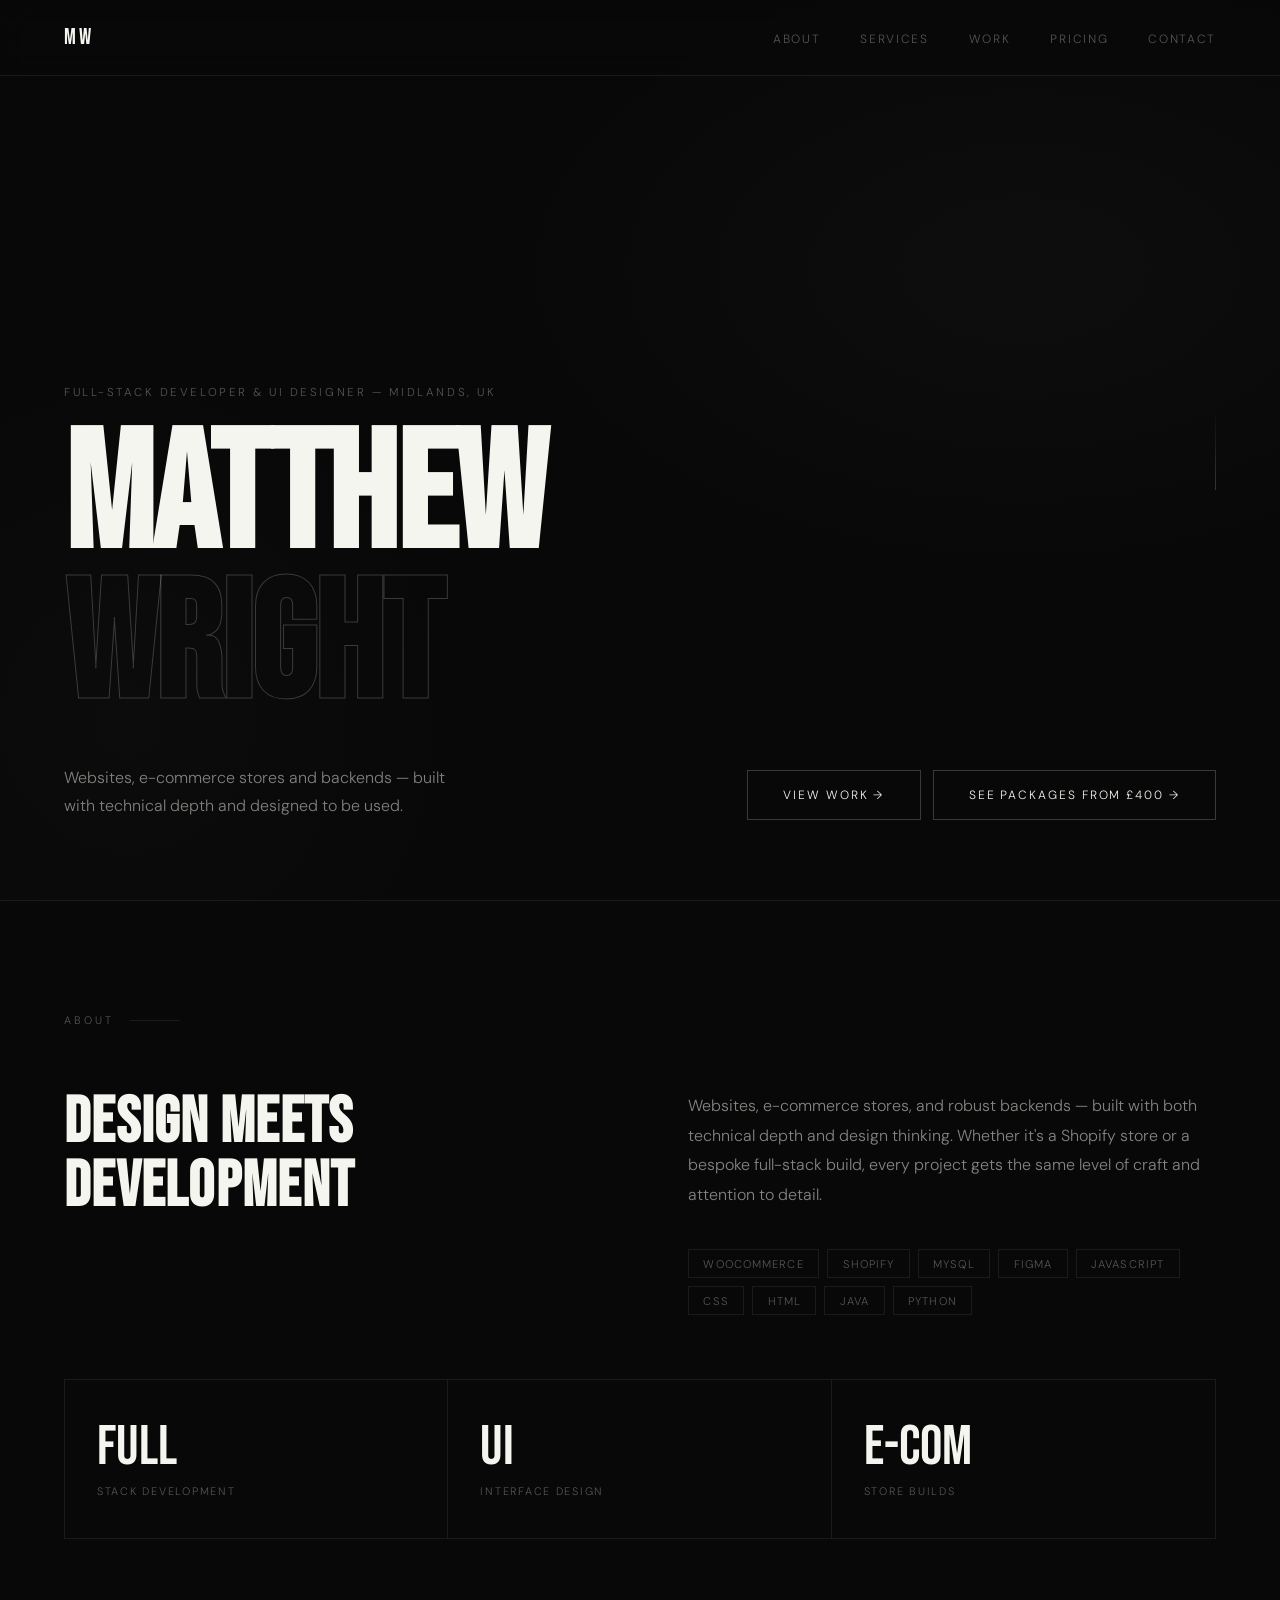
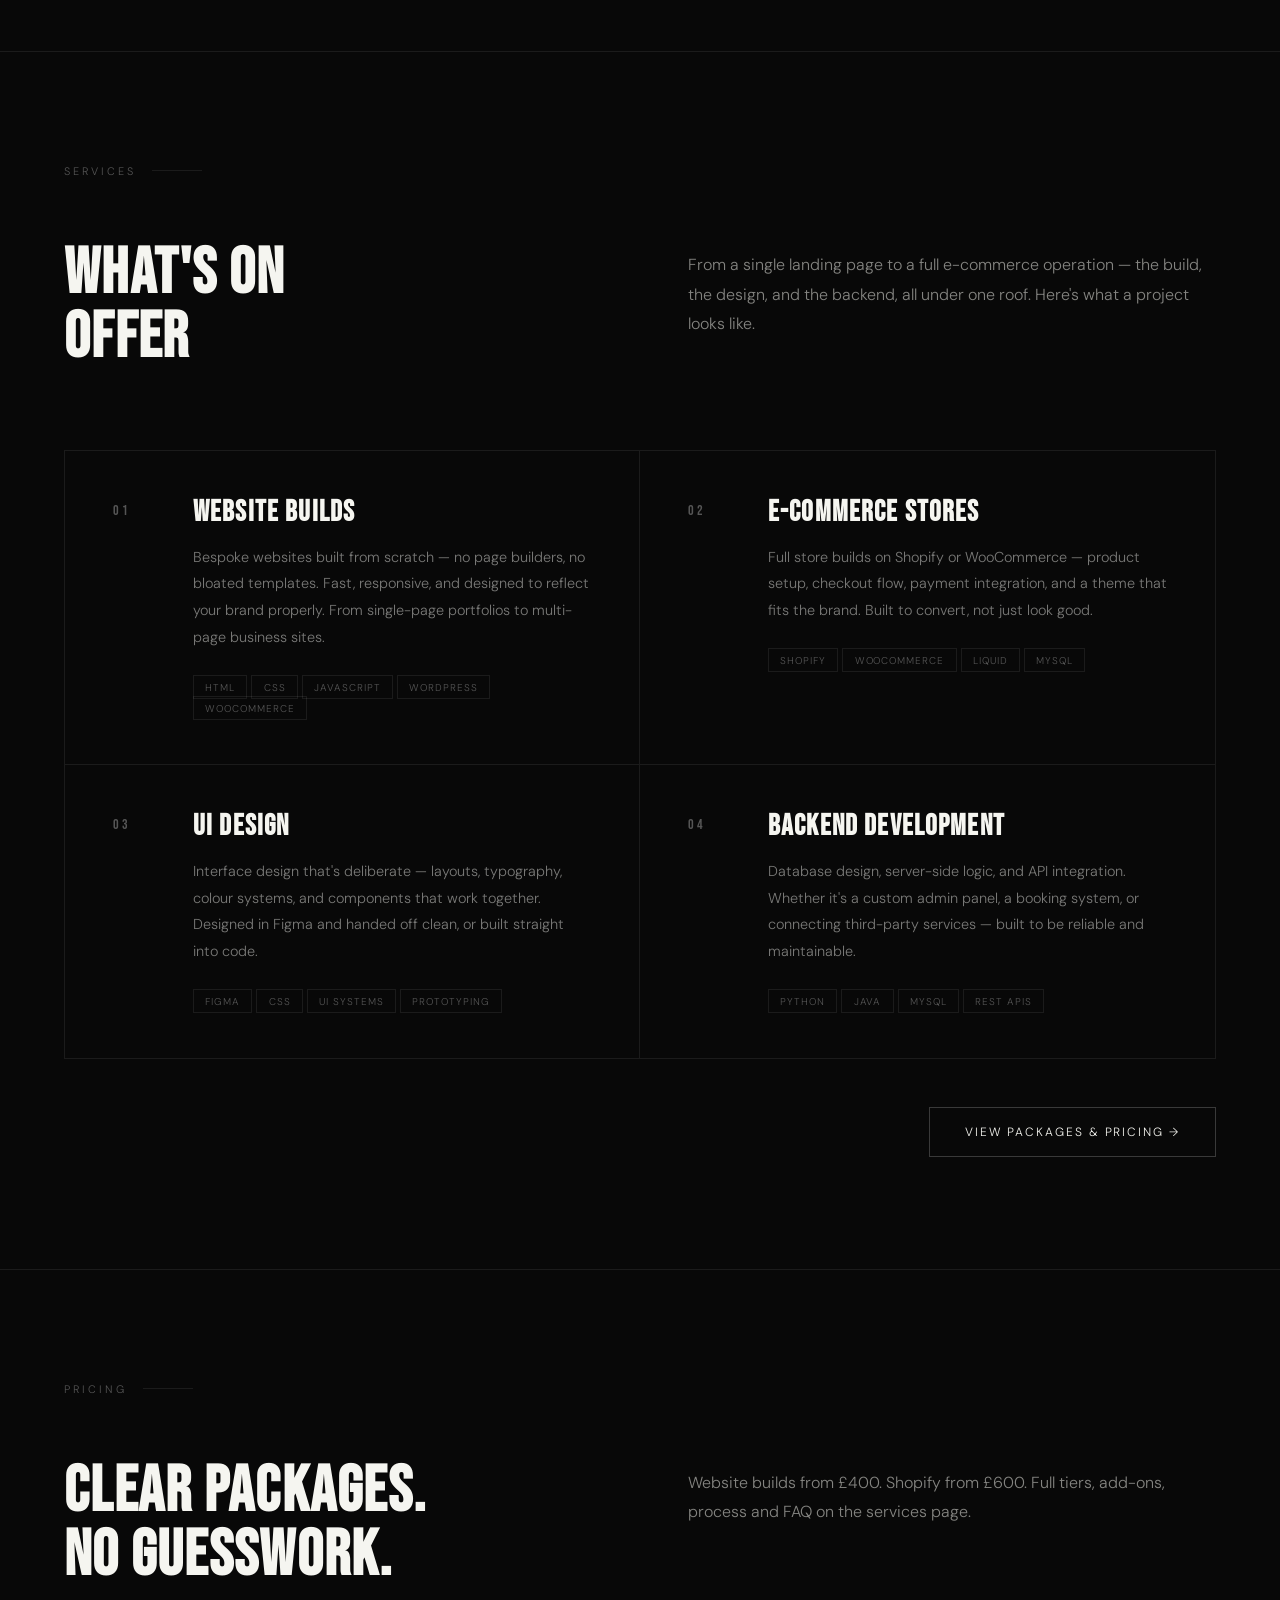
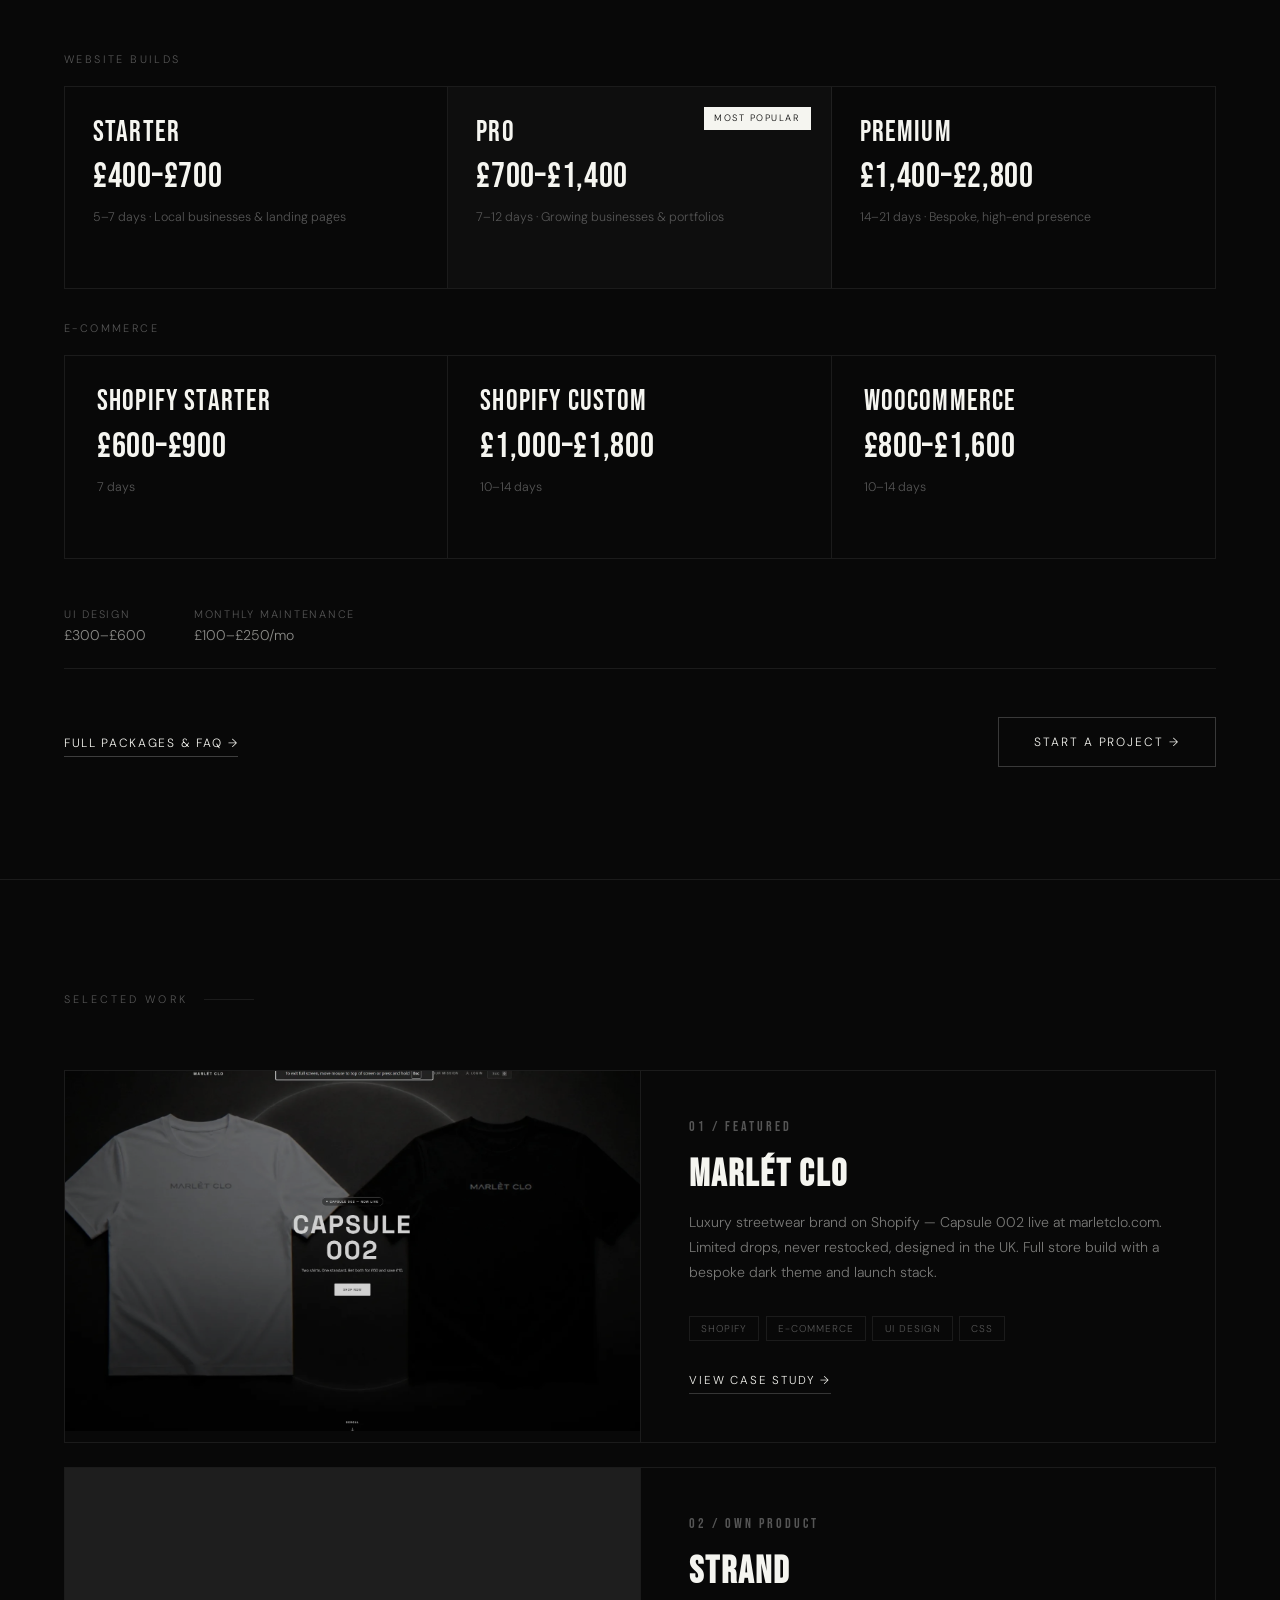
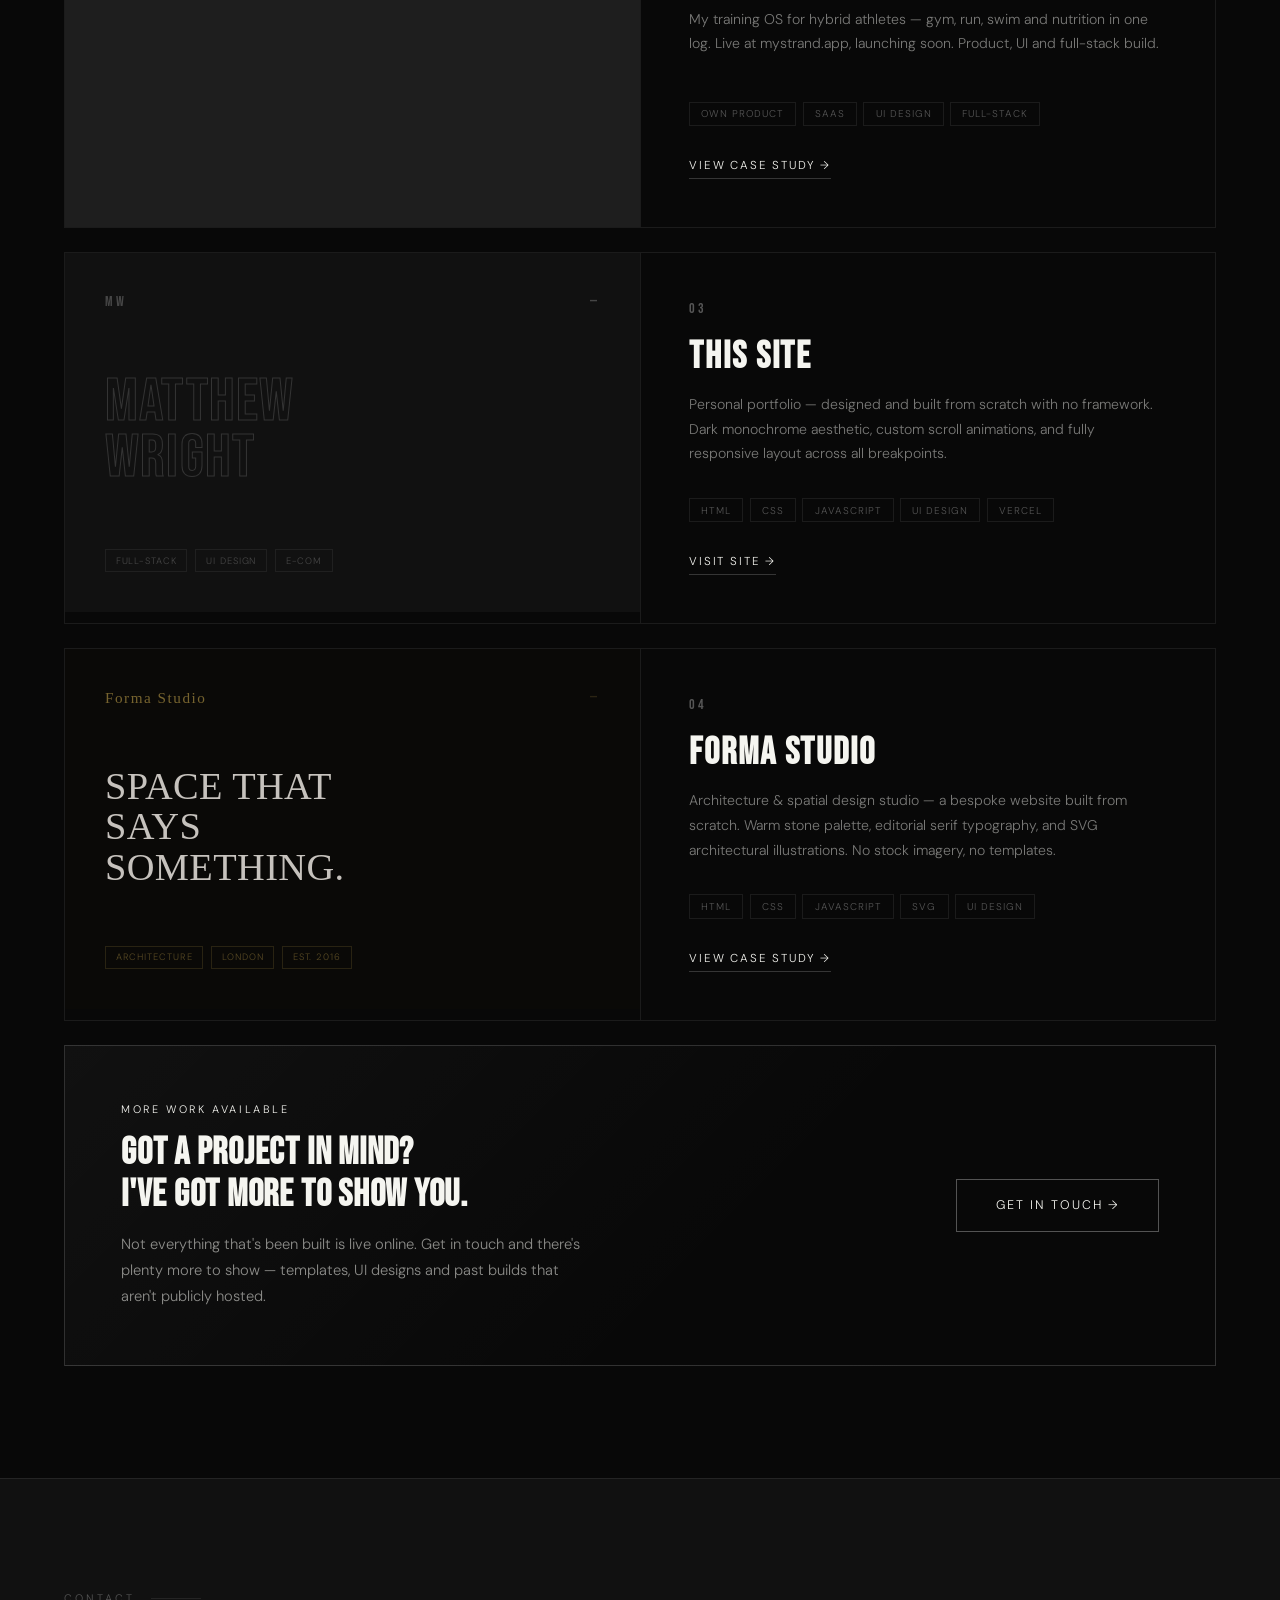
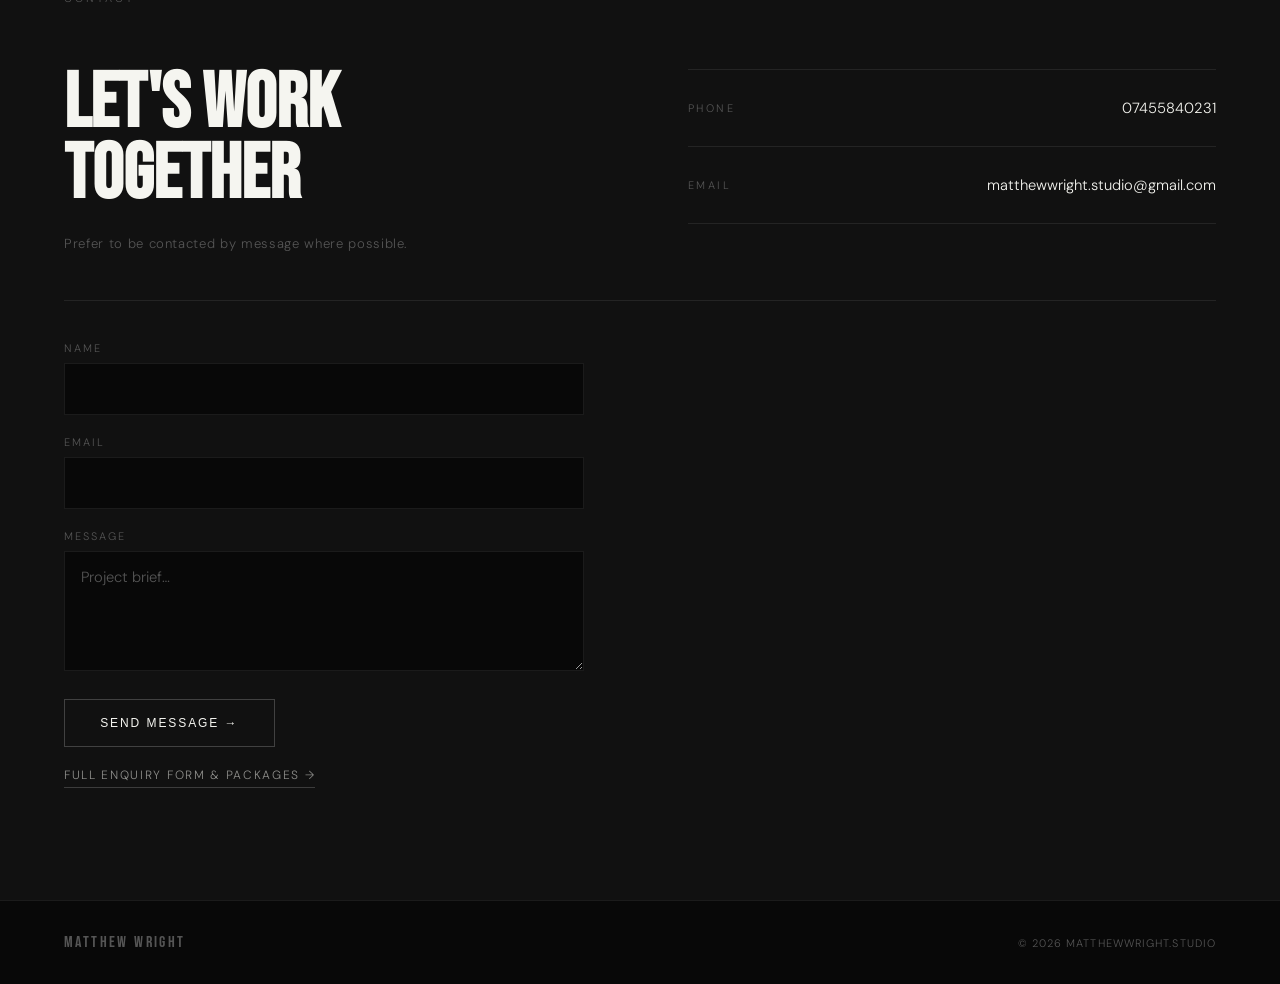
==== commit 098eb5ed: "Use live Strand homepage screenshot for portfolio hero Replace composite card art with the captured " ====
--- a/index.html
+++ b/index.html
@@ -412,7 +412,7 @@
             src="strand.jpg"
             alt="Strand — training OS at mystrand.app"
             width="1920"
-            height="1015"
+            height="984"
             loading="lazy"
             decoding="async"
           />
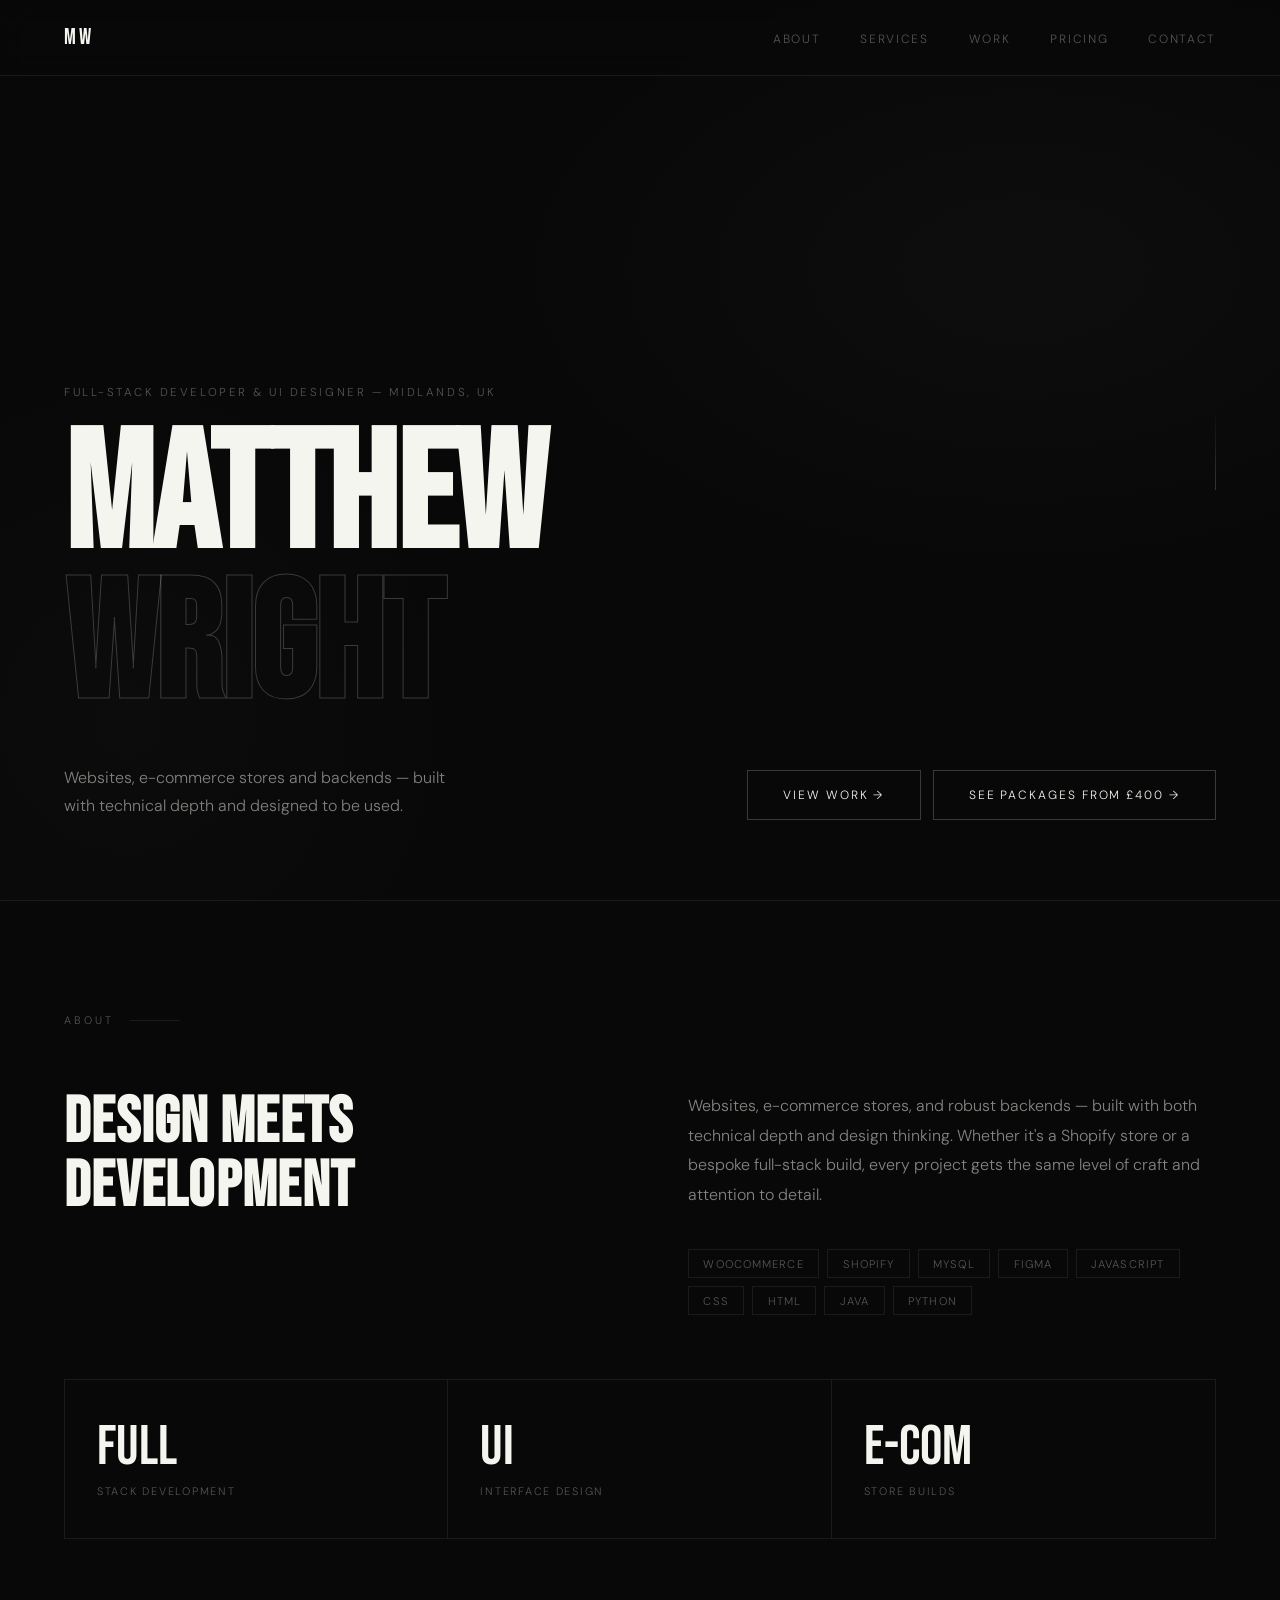
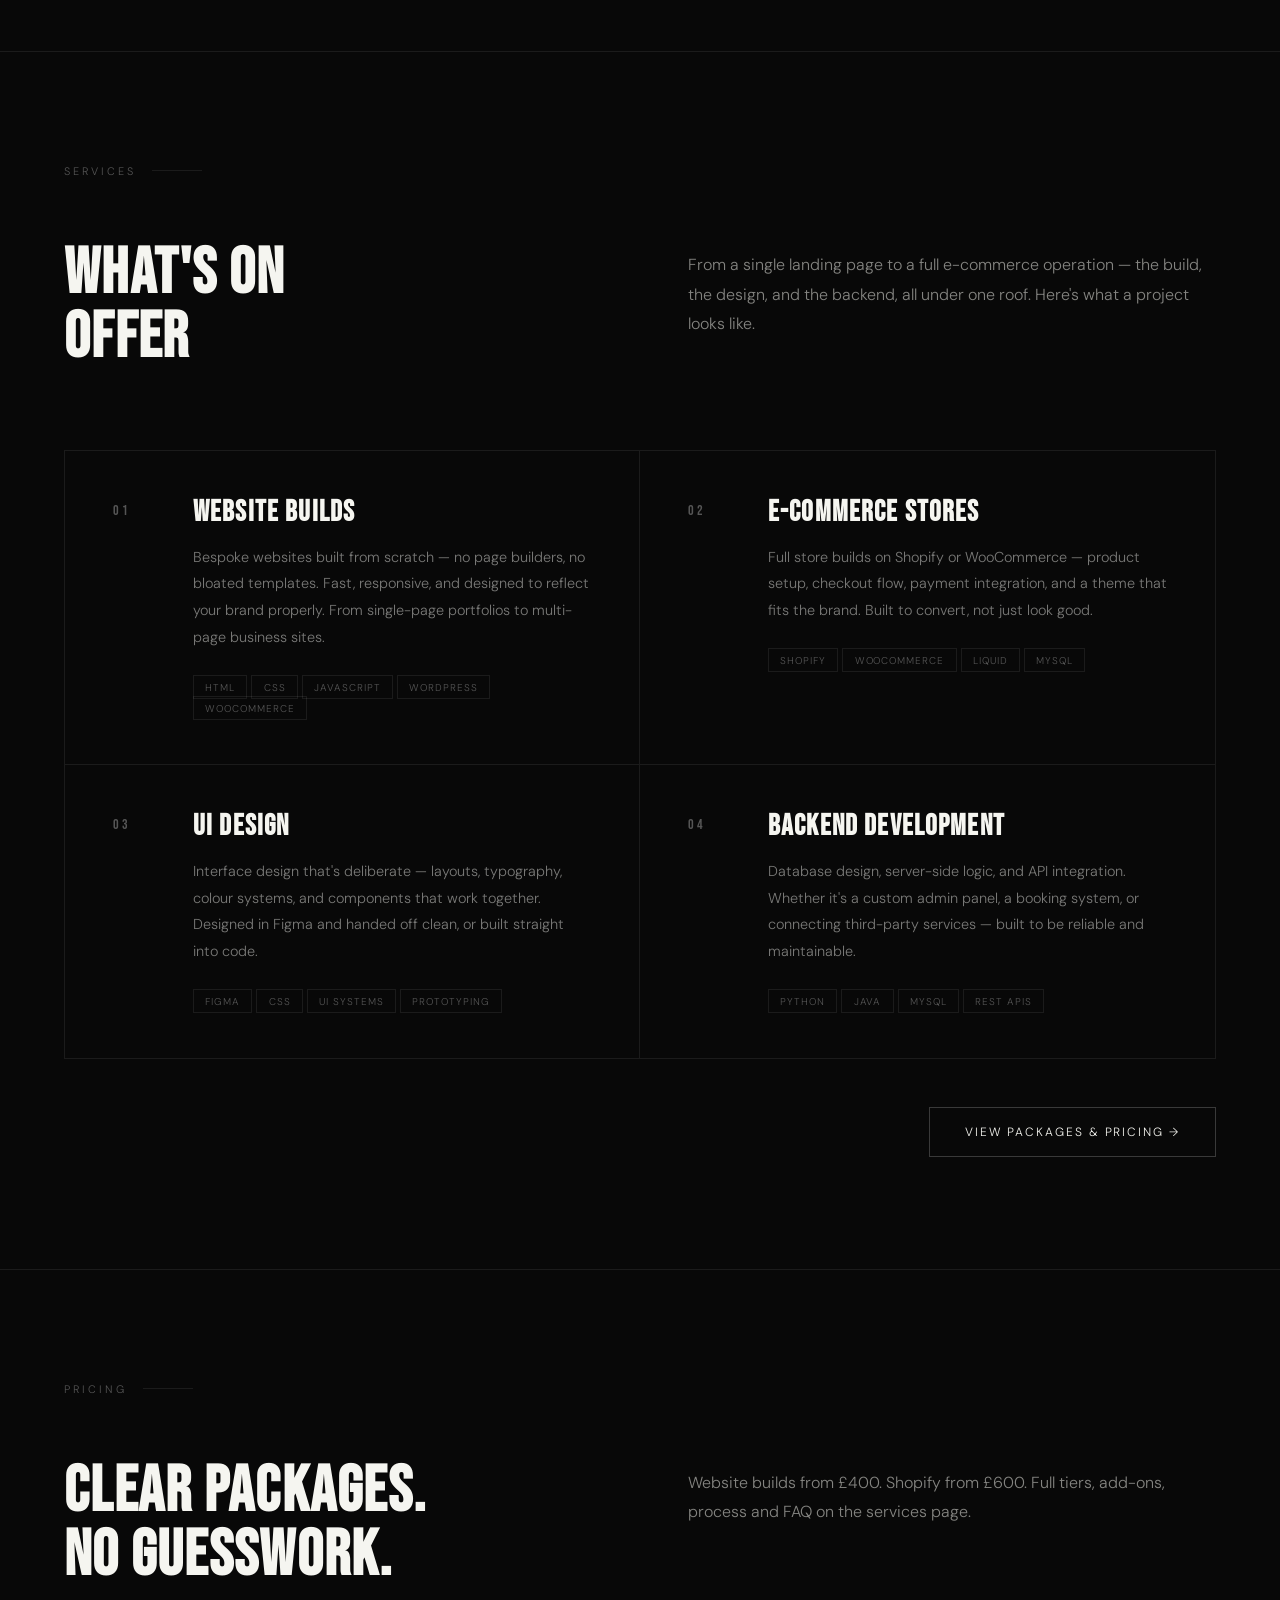
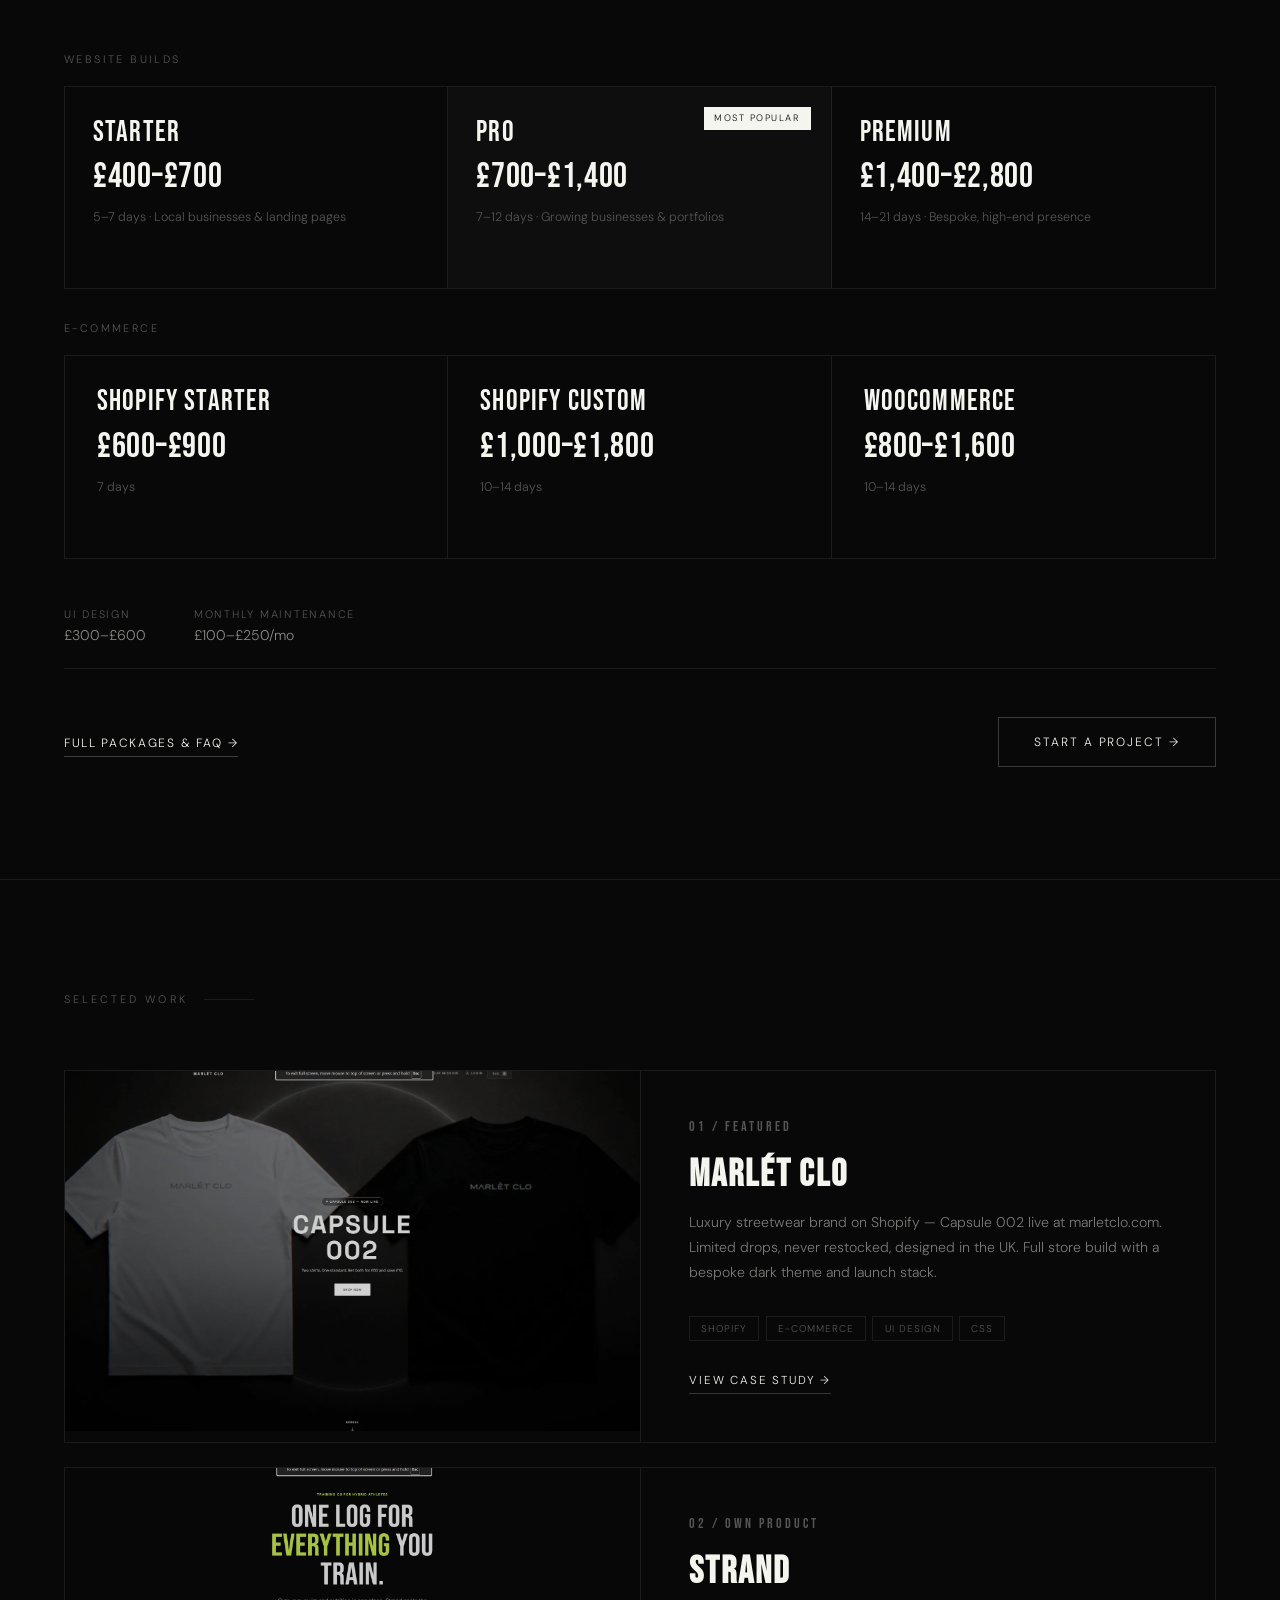
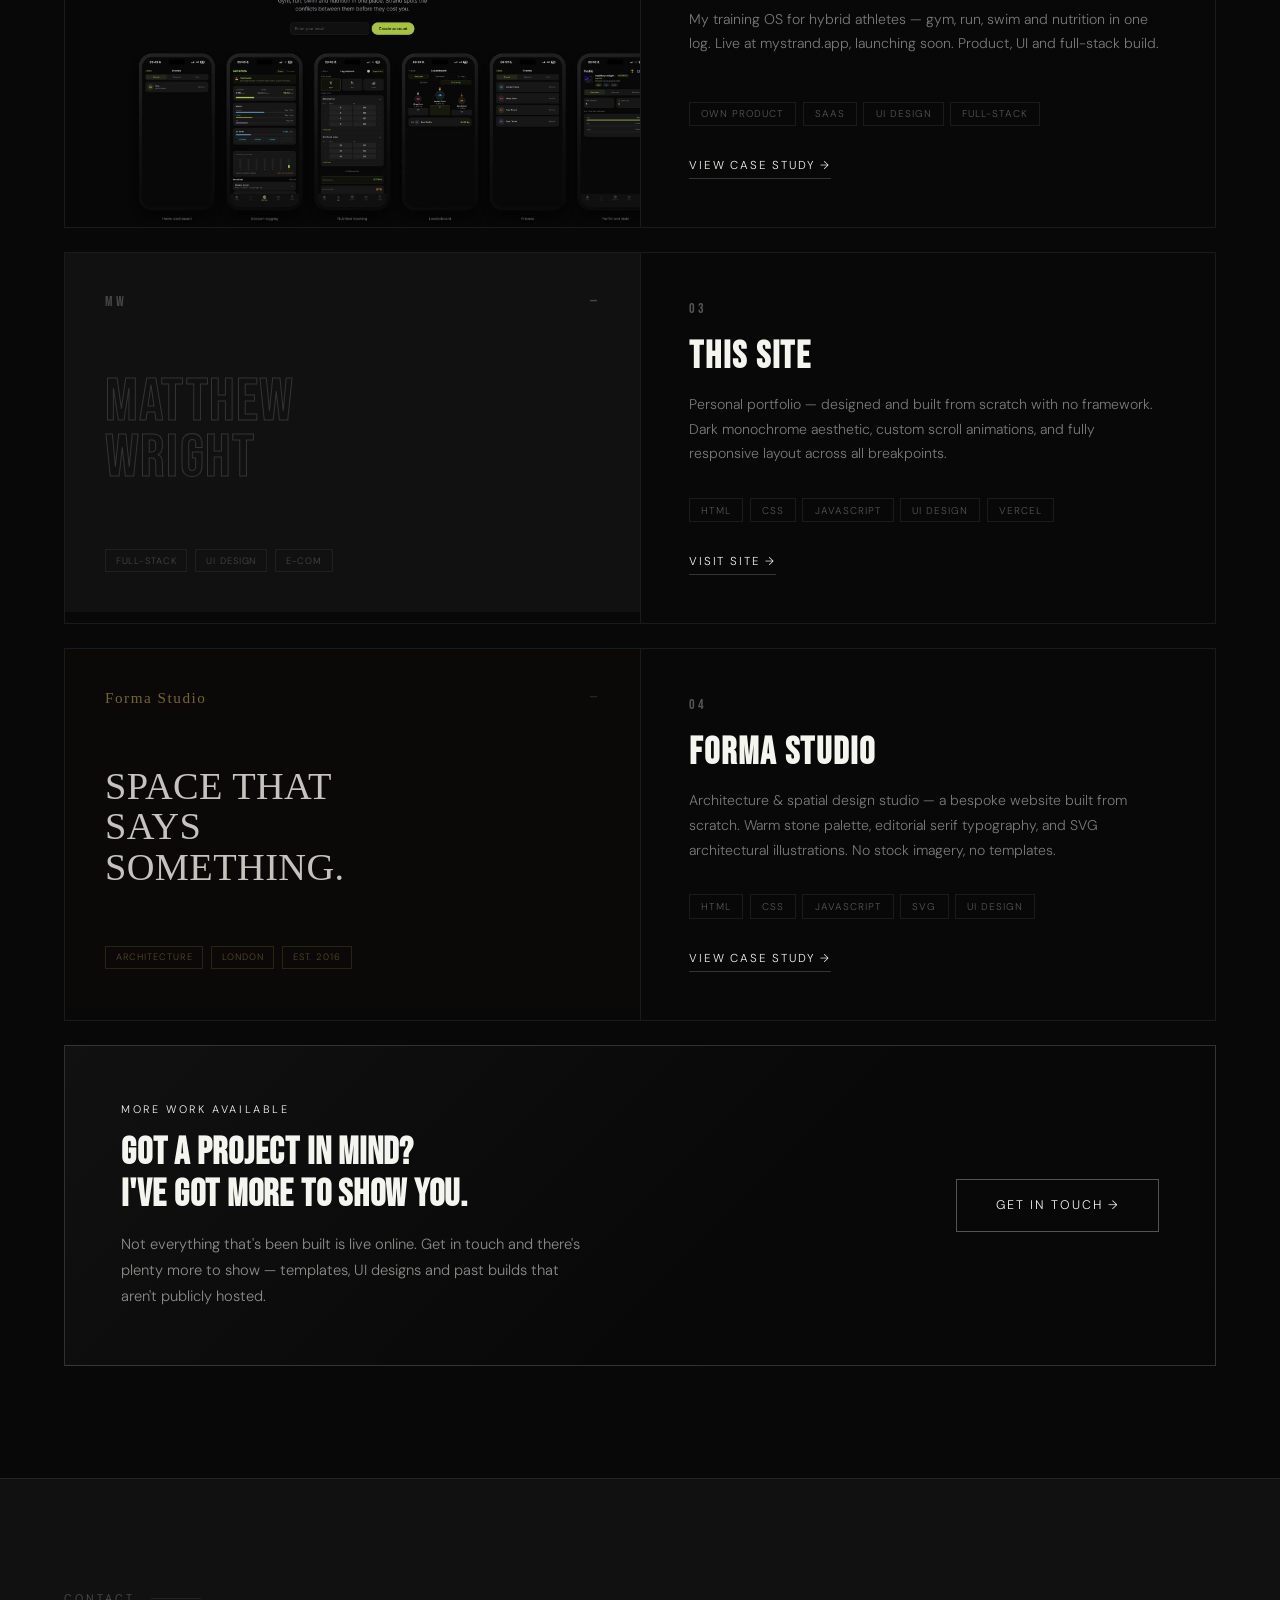
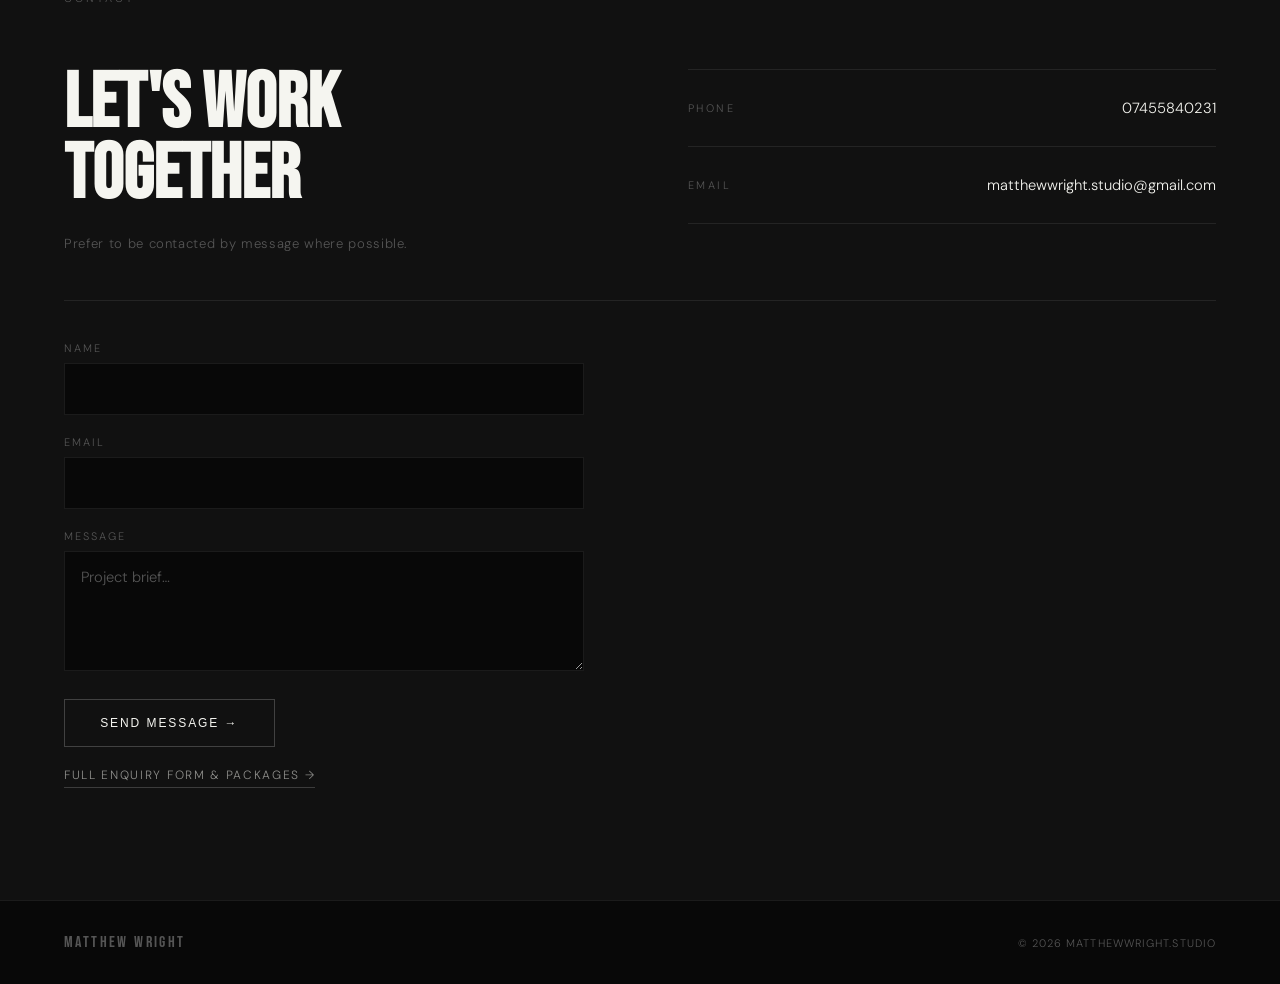
==== commit 3f1caac3: "Fit Strand portfolio hero to 16:10 card frame Use the supplied mystrand.app shot, cropped and object" ====
--- a/index.html
+++ b/index.html
@@ -412,7 +412,7 @@
             src="strand.jpg"
             alt="Strand — training OS at mystrand.app"
             width="1920"
-            height="984"
+            height="1200"
             loading="lazy"
             decoding="async"
           />
--- a/style.css
+++ b/style.css
@@ -2159,3 +2159,8 @@
     justify-content: center;
   }
 }
+
+/* Strand card — keep headline + phone row framed */
+a[href="strand.html"] .project-img img {
+  object-position: center 20%;
+}
